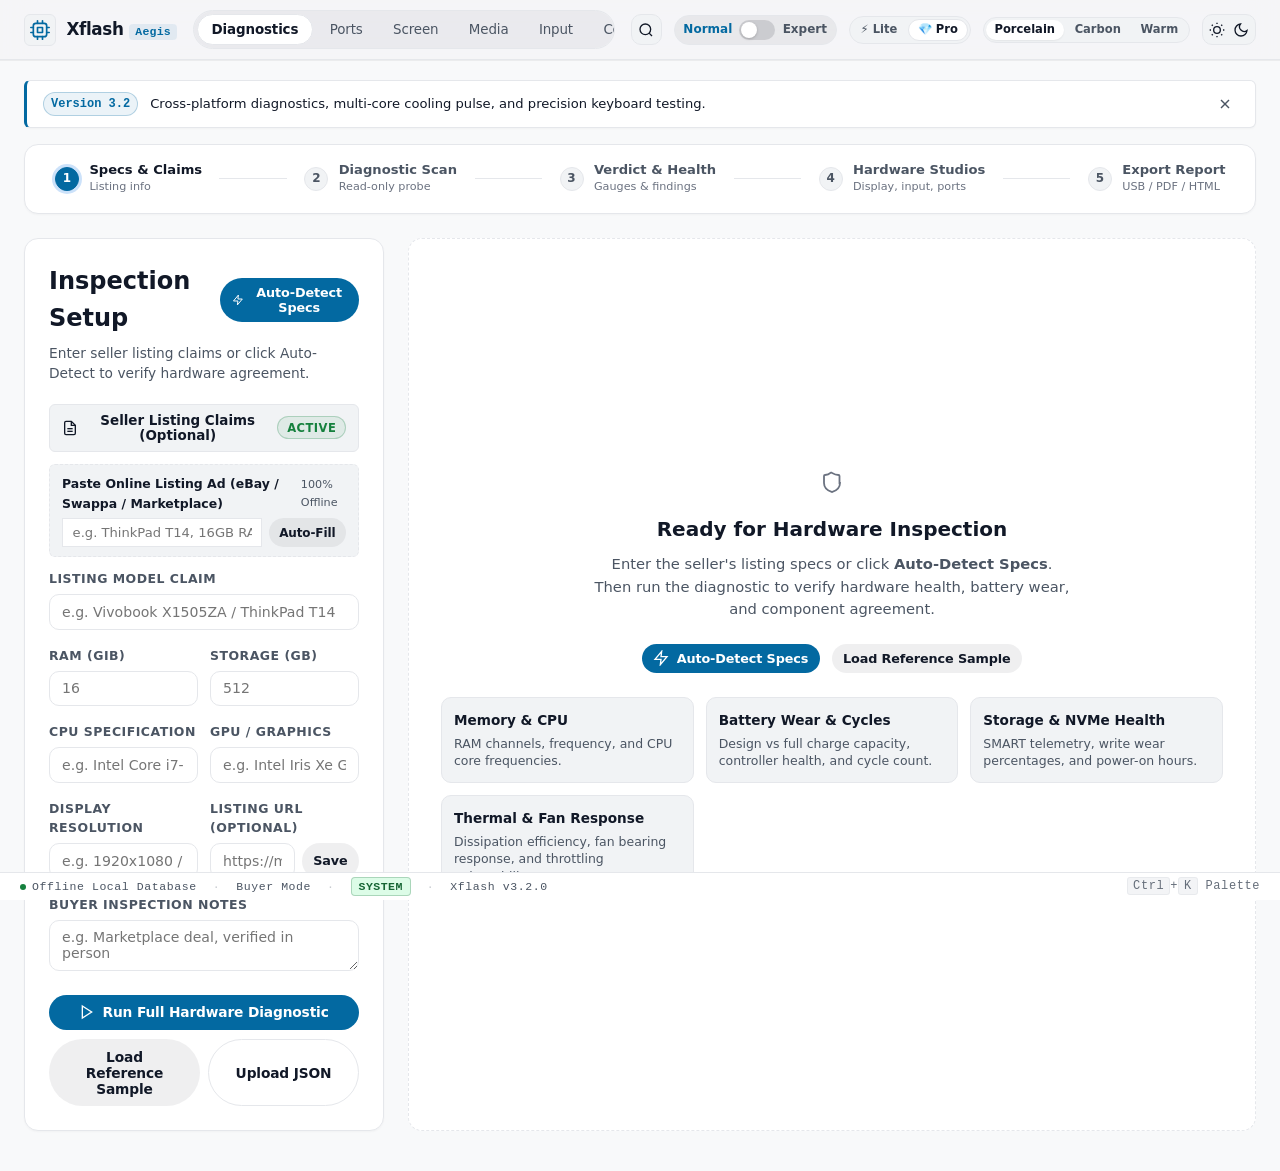
==== src/xflash/web/static/index.html @ 198f3bba "refactor(branding): rename package from laptop_inspector to xflash - Rename root package directory f" ====
<!doctype html>
<html lang="en">
<head>
  <meta charset="utf-8">
  <meta name="viewport" content="width=device-width, initial-scale=1">
  <meta name="theme-color" content="#f5f5f7">
  <meta name="color-scheme" content="light dark">
  <title>Xflash (Aegis) v3.2 — The Honest Hardware Standard · Apple Design Edition</title>
  <link rel="stylesheet" href="app.css">
</head>
<body>
  <a href="#mainContent" class="skip-link">Skip to main content</a>

  <!-- Boot Splash (Xflash signature moment: open ring fills as engine initializes) -->
  <div id="xflashSplash" class="xflash-splash" aria-hidden="true" role="presentation">
    <div class="splash-content">
      <svg class="splash-ring-svg" viewBox="0 0 72 72" aria-hidden="true">
        <circle class="splash-ring-track" cx="36" cy="36" r="28" />
        <path d="M 36 16 A 20 20 0 0 0 16 36" stroke="#5856d6" stroke-width="2" stroke-linecap="round" stroke-dasharray="3 4" opacity="0.85" />
        <polygon points="36,25 45,36 36,47 27,36" fill="#34c759" opacity="0.95" />
        <circle id="splashRingFill" class="splash-ring-fill" cx="36" cy="36" r="28" transform="rotate(-90 36 36)" />
        <circle id="splashSpark" class="splash-spark" cx="64" cy="36" r="3.5" />
      </svg>
      <div class="splash-wordmark">X<span>flash</span></div>
      <div class="splash-tagline">The Honest Hardware Standard · Fluid Precision Diagnostics</div>
    </div>
  </div>

  <!-- Command Palette Overlay (Ctrl+K / Cmd+K) -->
  <div id="cmdPaletteOverlay" class="cmd-palette-overlay" role="dialog" aria-modal="true" aria-label="Command Palette">
    <div class="cmd-palette" id="cmdPaletteBox">
      <div class="cmd-input-row">
        <svg class="cmd-input-icon icon-sm" viewBox="0 0 24 24" stroke="currentColor" fill="none" stroke-width="2" aria-hidden="true"><circle cx="11" cy="11" r="8"/><line x1="21" y1="21" x2="16.65" y2="16.65"/></svg>
        <input type="text" id="cmdPaletteInput" class="cmd-input" placeholder="Jump to studio or test (e.g. Screen, Ports, Input, Cooling, Export)…" autocomplete="off" spellcheck="false" />
        <span class="cmd-shortcuts">ESC</span>
      </div>
      <div class="cmd-results" id="cmdResults" role="listbox"></div>
      <div class="cmd-footer">
        <span><kbd>↑</kbd><kbd>↓</kbd> Navigate</span>
        <span><kbd>Enter</kbd> Select</span>
        <span><kbd>Esc</kbd> Close</span>
      </div>
    </div>
  </div>

  <div id="app">
    <!-- Top Navigation Bar -->
    <header class="navbar">
      <div class="nav-container">
        <!-- Brand -->
        <div class="brand" title="Xflash Hardware Diagnostics">
          <div class="brand-mark" aria-hidden="true">
            <svg viewBox="0 0 24 24" width="20" height="20" fill="none" stroke="currentColor" stroke-width="2" stroke-linecap="round" stroke-linejoin="round">
              <rect x="4" y="4" width="16" height="16" rx="3" />
              <path d="M9 9h6v6H9z" />
              <path d="M9 1v3M15 1v3M9 20v3M15 20v3M20 9h3M20 15h3M1 9h3M1 15h3" />
            </svg>
          </div>
          <span class="brand-title">Xflash <span class="brand-sub">Aegis</span></span>
        </div>

        <!-- Center Tabs -->
        <nav class="nav-tabs" role="tablist" aria-label="Main Diagnostics Navigation">
          <button type="button" class="nav-btn active" data-tab="tab-inspect" role="tab" aria-selected="true">Diagnostics</button>
          <button type="button" class="nav-btn" data-tab="tab-ports" role="tab" aria-selected="false">Ports</button>
          <button type="button" class="nav-btn" data-tab="tab-screen" role="tab" aria-selected="false">Screen</button>
          <button type="button" class="nav-btn" data-tab="tab-media" role="tab" aria-selected="false">Media</button>
          <button type="button" class="nav-btn" data-tab="tab-input" role="tab" aria-selected="false">Input</button>
          <button type="button" class="nav-btn" data-tab="tab-benchmark" role="tab" aria-selected="false">Cooling</button>
          <!-- Alias button for test compatibility - kept for backward compat -->
          <button type="button" class="nav-btn" data-tab="tab-tools" role="tab" style="display:none; visibility:hidden; position:absolute;">Tools</button>
          <button type="button" class="nav-btn" data-tab="tab-history" role="tab" aria-selected="false">History</button>
          <button type="button" class="nav-btn" data-tab="tab-about" role="tab" aria-selected="false">About</button>
        </nav>

        <!-- Right Controls: Command Palette, Mode Toggle, Theme -->
        <div class="nav-actions">
          <button type="button" id="cmdPaletteBtn" class="btn btn-icon btn-sm" title="Command Palette (Ctrl+K)" aria-label="Command Palette">
            <svg class="icon-sm" viewBox="0 0 24 24" stroke="currentColor" fill="none" stroke-width="2" aria-hidden="true"><circle cx="11" cy="11" r="8"/><line x1="21" y1="21" x2="16.65" y2="16.65"/></svg>
          </button>

          <div class="mode-switch-wrapper" title="Switch between Normal buyer mode and deep Expert hardware inspection mode">
            <span class="mode-label normal-label active">Normal</span>
            <label class="switch" for="expertModeToggle">
              <input type="checkbox" id="expertModeToggle" aria-label="Toggle Expert Telemetry Mode">
              <span class="slider round"></span>
            </label>
            <span class="mode-label expert-label">Expert</span>
          </div>

          <div class="edition-switch-group" role="group" aria-label="Edition Switcher">
            <a href="/lite" class="edition-pill" title="Fast portable Lite Mode for buyers">⚡ Lite</a>
            <span class="edition-pill active" title="Pro Studio with full hardware diagnostics">💎 Pro</span>
          </div>

          <div class="theme-selector-group" role="group" aria-label="Visual Theme Options">
            <button type="button" class="theme-pill" data-theme-val="light" title="Swiss Editorial (Porcelain Light)">Porcelain</button>
            <button type="button" class="theme-pill" data-theme-val="dark" title="Studio Precision (Carbon Dark)">Carbon</button>
            <button type="button" class="theme-pill" data-theme-val="warm" title="Warm Humanist (Ivory Paper)">Warm</button>
          </div>

          <button type="button" id="themeToggleBtn" class="btn btn-icon btn-sm" title="Toggle Theme (Light / Dark)" aria-label="Toggle Theme (Light / Dark)">
            <svg class="icon-sm theme-sun" viewBox="0 0 24 24" fill="none" stroke="currentColor" stroke-width="2" aria-hidden="true"><circle cx="12" cy="12" r="5"/><line x1="12" y1="1" x2="12" y2="3"/><line x1="12" y1="21" x2="12" y2="23"/><line x1="4.22" y1="4.22" x2="5.64" y2="5.64"/><line x1="18.36" y1="18.36" x2="19.78" y2="19.78"/><line x1="1" y1="12" x2="3" y2="12"/><line x1="21" y1="12" x2="23" y2="12"/><line x1="4.22" y1="19.78" x2="5.64" y2="18.36"/><line x1="18.36" y1="5.64" x2="19.78" y2="4.22"/></svg>
            <svg class="icon-sm theme-moon" viewBox="0 0 24 24" fill="none" stroke="currentColor" stroke-width="2" aria-hidden="true"><path d="M21 12.79A9 9 0 1 1 11.21 3 7 7 0 0 0 21 12.79z"/></svg>
          </button>
        </div>
      </div>
    </header>

    <!-- Main Content -->
    <main id="mainContent" class="main-content">
      <!-- Version Update Notice -->
      <div id="versionUpdateNotice" class="version-update-banner" role="status">
        <div class="vnotice-content">
          <span class="vnotice-pill">Version 3.2</span>
          <span class="vnotice-text">Cross-platform diagnostics, multi-core cooling pulse, and precision keyboard testing.</span>
        </div>
        <button type="button" id="dismissVNoticeBtn" class="btn btn-sm btn-icon vnotice-close" title="Dismiss update notice" aria-label="Dismiss update notice">
          <svg class="icon-sm" viewBox="0 0 24 24" stroke="currentColor" fill="none" stroke-width="2" aria-hidden="true"><line x1="18" y1="6" x2="6" y2="18"/><line x1="6" y1="6" x2="18" y2="18"/></svg>
        </button>
      </div>
      <!-- ============================================================== -->
      <!-- TAB 1: DIAGNOSTICS & HARDWARE INSPECTION                       -->
      <!-- ============================================================== -->
      <section id="tab-inspect" class="tab-pane active" role="tabpanel">
        <!-- Minimalist Workflow Stepper -->
        <div class="workflow-stepper" id="workflowStepper" role="navigation" aria-label="Inspection Workflow Steps">
          <div class="step-node active" data-step="1" title="Input listing claims or auto-detect specs">
            <span class="step-badge">1</span>
            <div class="step-info">
              <span class="step-title">Specs &amp; Claims</span>
              <span class="step-desc">Listing info</span>
            </div>
          </div>
          <div class="step-line" aria-hidden="true"></div>
          <div class="step-node" data-step="2" title="Inspect system hardware snapshot">
            <span class="step-badge">2</span>
            <div class="step-info">
              <span class="step-title">Diagnostic Scan</span>
              <span class="step-desc">Read-only probe</span>
            </div>
          </div>
          <div class="step-line" aria-hidden="true"></div>
          <div class="step-node" data-step="3" title="Review health metrics &amp; rule findings">
            <span class="step-badge">3</span>
            <div class="step-info">
              <span class="step-title">Verdict &amp; Health</span>
              <span class="step-desc">Gauges &amp; findings</span>
            </div>
          </div>
          <div class="step-line" aria-hidden="true"></div>
          <div class="step-node" data-step="4" title="Interactive studios: screen, audio, keyboard, ports, fan">
            <span class="step-badge">4</span>
            <div class="step-info">
              <span class="step-title">Hardware Studios</span>
              <span class="step-desc">Display, input, ports</span>
            </div>
          </div>
          <div class="step-line" aria-hidden="true"></div>
          <div class="step-node" data-step="5" title="Export HTML, JSON, or save directly to USB">
            <span class="step-badge">5</span>
            <div class="step-info">
              <span class="step-title">Export Report</span>
              <span class="step-desc">USB / PDF / HTML</span>
            </div>
          </div>
        </div>

        <div class="grid grid-sidebar">
          <!-- Sidebar: Claims & Auto-Detection -->
          <div class="sidebar-card">
            <div class="sidebar-header">
              <h1 class="sidebar-title">Inspection Setup</h1>
              <button type="button" id="autoDetectBtn" class="btn btn-accent btn-sm" title="Query local hardware registers directly">
                <svg class="icon-sm" viewBox="0 0 24 24" fill="none" stroke="currentColor" stroke-width="2" aria-hidden="true"><path d="M13 2L3 14h9l-1 8 10-12h-9l1-8z"/></svg>
                <span>Auto-Detect Specs</span>
              </button>
            </div>
            <p class="text-muted">Enter seller listing claims or click Auto-Detect to verify hardware agreement.</p>

            <!-- Host Environment & Clean Install Detection Card -->
            <div id="hostMetaBanner" class="host-meta-banner" style="display:none;">
              <div class="host-meta-title">
                <span>System Context &amp; OS</span>
                <span id="hostWipeTag" class="badge status-passed" style="margin-left:auto; font-size:0.75rem;">Verified</span>
              </div>
              <div class="host-meta-grid">
                <div class="host-meta-item">
                  <strong>OS &amp; Arch</strong>
                  <span id="hostOsVal">--</span>
                </div>
                <div class="host-meta-item">
                  <strong>Boot &amp; Partition</strong>
                  <span id="hostBootVal">--</span>
                </div>
                <div class="host-meta-item">
                  <strong>Display Panel</strong>
                  <span id="hostDisplayVal">--</span>
                </div>
                <div class="host-meta-item">
                  <strong>Install Age</strong>
                  <span id="hostInstallVal">--</span>
                </div>
              </div>
            </div>

            <!-- Optional Seller Listing Claims Module -->
            <div class="listing-toggle-wrapper" style="margin-bottom:0.75rem;">
              <button type="button" id="listingToggleBtn" class="listing-toggle-btn" aria-expanded="true" aria-controls="claimsForm" style="display:flex; align-items:center; gap:8px; width:100%; padding:0.5rem 0.75rem; background:var(--bg-subtle); color:var(--text-main); border:1px solid var(--border-color); border-radius:var(--radius-sm); font-size:0.84rem; font-weight:600; cursor:pointer;">
                <svg class="icon icon-sm" viewBox="0 0 24 24" stroke="currentColor" fill="none" stroke-width="2" aria-hidden="true"><path d="M14 2H6a2 2 0 0 0-2 2v16a2 2 0 0 0 2 2h12a2 2 0 0 0 2-2V8z"/><polyline points="14 2 14 8 20 8"/><line x1="16" y1="13" x2="8" y2="13"/><line x1="16" y1="17" x2="8" y2="17"/></svg>
                <span>Seller Listing Claims (Optional)</span>
                <span id="listingStateBadge" class="badge status-passed" style="font-size:0.72rem; margin-left:auto;">Active</span>
              </button>
            </div>

            <form id="claimsForm" class="claims-form">
              <!-- Smart Listing Ad Parser -->
              <div class="smart-listing-box" style="margin-bottom:0.75rem; padding:0.6rem 0.75rem; background:var(--bg-subtle); border:1px dashed var(--border-color); border-radius:var(--radius-sm);">
                <div style="display:flex; justify-content:space-between; align-items:center; margin-bottom:0.35rem;">
                  <span style="font-size:0.78rem; font-weight:600;">Paste Online Listing Ad (eBay / Swappa / Marketplace)</span>
                  <span style="font-size:0.7rem; color:var(--text-muted);">100% Offline</span>
                </div>
                <div style="display:flex; gap:0.4rem;">
                  <input type="text" id="listingPasteInputMain" placeholder="e.g. ThinkPad T14, 16GB RAM, 512GB SSD, i7-1165G7…" style="flex:1; font-size:0.82rem; padding:0.35rem 0.6rem; border:1px solid var(--border-color); border-radius:var(--radius-xs); background:var(--bg-surface); color:var(--text-main);" />
                  <button type="button" id="extractSpecsBtnMain" class="btn btn-secondary btn-sm" style="font-size:0.75rem; padding:0.35rem 0.6rem; white-space:nowrap;">Auto-Fill</button>
                </div>
              </div>

              <div class="form-group">
                <label for="claimModel">Listing Model Claim</label>
                <input type="text" id="claimModel" name="claimModel" placeholder="e.g. Vivobook X1505ZA / ThinkPad T14" autocomplete="off" spellcheck="false" />
              </div>

              <div class="form-row">
                <div class="form-group">
                  <label for="claimRam">RAM (GiB)</label>
                  <input type="number" id="claimRam" name="claimRam" placeholder="16" step="1" min="1" inputmode="numeric" autocomplete="off" />
                </div>
                <div class="form-group">
                  <label for="claimStorage">Storage (GB)</label>
                  <input type="number" id="claimStorage" name="claimStorage" placeholder="512" step="1" min="1" inputmode="numeric" autocomplete="off" />
                </div>
              </div>

              <div class="form-row">
                <div class="form-group">
                  <label for="claimCpu">CPU Specification</label>
                  <input type="text" id="claimCpu" name="claimCpu" placeholder="e.g. Intel Core i7-1255U" autocomplete="off" spellcheck="false" />
                </div>
                <div class="form-group">
                  <label for="claimGpu">GPU / Graphics</label>
                  <input type="text" id="claimGpu" name="claimGpu" placeholder="e.g. Intel Iris Xe Graphics" autocomplete="off" spellcheck="false" />
                </div>
              </div>

              <div class="form-row">
                <div class="form-group">
                  <label for="claimDisplay">Display Resolution</label>
                  <input type="text" id="claimDisplay" name="claimDisplay" placeholder="e.g. 1920x1080 / 2880x1800" autocomplete="off" spellcheck="false" />
                </div>
                <div class="form-group" id="listingUrlGroup">
                  <label for="listingUrlInput">Listing URL (Optional)</label>
                  <div style="display:flex; gap:0.4rem;">
                    <input type="url" id="listingUrlInput" name="listingUrl" placeholder="https://marketplace.example/item/123…" autocomplete="off" spellcheck="false" style="flex:1;" />
                    <button type="button" id="parseListingBtn" class="btn btn-secondary btn-sm" title="Record listing reference offline (zero network transmission)">Save</button>
                  </div>
                </div>
              </div>

              <div class="form-group">
                <label for="operatorNotes">Buyer Inspection Notes</label>
                <textarea id="operatorNotes" name="operatorNotes" rows="2" placeholder="e.g. Marketplace deal, verified in person" autocomplete="off"></textarea>
              </div>

              <!-- Action Buttons -->
              <div class="action-buttons">
                <button type="button" id="runLiveBtn" class="btn btn-primary btn-block">
                  <svg viewBox="0 0 24 24" width="16" height="16" stroke="currentColor" fill="none" stroke-width="2" aria-hidden="true"><polygon points="5 3 19 12 5 21 5 3"/></svg>
                  Run Full Hardware Diagnostic
                </button>
                <div class="btn-group-row">
                  <button type="button" id="loadSampleBtn" class="btn btn-secondary flex-1">
                    Load Reference Sample
                  </button>
                  <button type="button" id="uploadSnapshotBtn" class="btn btn-outline flex-1">
                    Upload JSON
                  </button>
                </div>
                <input type="file" id="snapshotFileInput" accept=".json" style="display:none;" aria-label="Upload JSON hardware snapshot" />
              </div>
            </form>

            <!-- Expert Mode Configuration Panel -->
            <div id="expertConfigPanel" class="expert-box" style="display:none;">
              <div class="expert-header">
                <span class="expert-tag">EXPERT TUNING</span>
                <span class="text-muted" style="font-size:0.75rem;">Custom Thresholds</span>
              </div>
              <div class="form-group slider-group">
                <div class="slider-label-row">
                  <label for="threshBatteryWarn">Battery Degradation Warning:</label>
                  <span id="threshBatteryWarnVal" class="val-pill">20%</span>
                </div>
                <input type="range" id="threshBatteryWarn" min="10" max="35" value="20" step="1" aria-label="Battery Degradation Warning Threshold">
              </div>
              <div class="form-group slider-group">
                <div class="slider-label-row">
                  <label for="threshNvmeWear">NVMe Wear Warning Threshold:</label>
                  <span id="threshNvmeWearVal" class="val-pill">80%</span>
                </div>
                <input type="range" id="threshNvmeWear" min="50" max="95" value="80" step="5" aria-label="NVMe Wear Warning Threshold">
              </div>
            </div>
          </div>

          <!-- Main Diagnostic Results Column -->
          <div class="content-panel">
            <div id="emptyState" class="empty-state">
              <div class="empty-icon" aria-hidden="true">
                <svg class="icon icon-lg" viewBox="0 0 24 24" stroke="currentColor" fill="none" stroke-width="1.8"><path d="M20 13c0 5-3.5 7.5-7.66 8.95a1 1 0 0 1-.67-.01C7.5 20.5 4 18 4 13V6a1 1 0 0 1 1-1c2.14 0 4.24-.8 5.85-2.34a1 1 0 0 1 .7 0C14.26 4.2 16.36 5 18.5 5a1 1 0 0 1 1 1v7z"/></svg>
              </div>
              <h3>Ready for Hardware Inspection</h3>
              <p>Enter the seller's listing specs or click <strong>Auto-Detect Specs</strong>. Then run the diagnostic to verify hardware health, battery wear, and component agreement.</p>
              <div class="empty-quick-actions">
                <button type="button" class="btn btn-accent btn-sm" onclick="document.getElementById('autoDetectBtn').click();">
                  <svg class="icon icon-sm" viewBox="0 0 24 24" stroke="currentColor" fill="none" stroke-width="2" aria-hidden="true"><polygon points="13 2 3 14 12 14 11 22 21 10 12 10 13 2"/></svg>
                  Auto-Detect Specs
                </button>
                <button type="button" class="btn btn-secondary btn-sm" onclick="document.getElementById('loadSampleBtn').click();">
                  Load Reference Sample
                </button>
              </div>

              <div class="empty-guide-grid" style="margin-top:1.5rem; display:grid; grid-template-columns:repeat(auto-fit, minmax(min(220px, 100%), 1fr)); gap:0.75rem; text-align:left; width:100%;">
                <div class="empty-guide-item" style="padding:0.75rem; border:1px solid var(--border-color); border-radius:var(--radius-md); background:var(--bg-subtle);">
                  <strong style="display:block; font-size:0.85rem; color:var(--text-main); margin-bottom:0.25rem;">Memory &amp; CPU</strong>
                  <p style="margin:0; font-size:0.78rem; color:var(--text-muted); line-height:1.4;">RAM channels, frequency, and CPU core frequencies.</p>
                </div>
                <div class="empty-guide-item" style="padding:0.75rem; border:1px solid var(--border-color); border-radius:var(--radius-md); background:var(--bg-subtle);">
                  <strong style="display:block; font-size:0.85rem; color:var(--text-main); margin-bottom:0.25rem;">Battery Wear &amp; Cycles</strong>
                  <p style="margin:0; font-size:0.78rem; color:var(--text-muted); line-height:1.4;">Design vs full charge capacity, controller health, and cycle count.</p>
                </div>
                <div class="empty-guide-item" style="padding:0.75rem; border:1px solid var(--border-color); border-radius:var(--radius-md); background:var(--bg-subtle);">
                  <strong style="display:block; font-size:0.85rem; color:var(--text-main); margin-bottom:0.25rem;">Storage &amp; NVMe Health</strong>
                  <p style="margin:0; font-size:0.78rem; color:var(--text-muted); line-height:1.4;">SMART telemetry, write wear percentages, and power-on hours.</p>
                </div>
                <div class="empty-guide-item" style="padding:0.75rem; border:1px solid var(--border-color); border-radius:var(--radius-md); background:var(--bg-subtle);">
                  <strong style="display:block; font-size:0.85rem; color:var(--text-main); margin-bottom:0.25rem;">Thermal &amp; Fan Response</strong>
                  <p style="margin:0; font-size:0.78rem; color:var(--text-muted); line-height:1.4;">Dissipation efficiency, fan bearing response, and throttling vulnerability.</p>
                </div>
              </div>
            </div>

            <div id="sessionResults" class="session-results" style="display:none;">
              <!-- Top Verdict & Health Meters Banner -->
              <div id="verdictBanner" class="verdict-banner">
                <div class="verdict-top-row">
                  <div class="verdict-main">
                    <div class="verdict-header">
                      <span class="verdict-label">Inspection Verdict</span>
                      <span id="verdictBadge" class="badge">ANALYZING</span>
                      <div id="verdictLottieAperture" class="lottie-aperture-burst" aria-hidden="true" title="Hardware Analysis Verified">
                        <svg viewBox="0 0 36 36" class="lottie-aperture-svg">
                          <circle class="lottie-wave-ring" cx="18" cy="18" r="14" />
                          <circle class="lottie-core-ring" cx="18" cy="18" r="10" />
                          <polygon class="lottie-core-diamond" points="18,11.5 22.5,18 18,24.5 13.5,18" />
                          <path class="lottie-check-mark" d="M13 18.5 L16.5 22 L23 15" />
                        </svg>
                      </div>
                    </div>
                    <h2 id="verdictTitle">Checking hardware state…</h2>
                    <p id="verdictSummary" class="text-muted"></p>
                    <div class="verdict-meta">
                      <span id="sessionMetaId">Session: -</span>
                      <span id="sessionMetaDate">Date: -</span>
                      <span id="sessionMetaModel">Model: -</span>
                    </div>
                  </div>

                  <!-- Visual Radial / Metric Gauges -->
                  <div class="verdict-dials">
                    <!-- Battery Health Radial Ring -->
                    <div class="dial-card" id="batteryDialCard">
                      <div class="dial-svg-wrap">
                        <svg viewBox="0 0 36 36" class="circular-chart">
                          <path class="circle-bg" d="M18 2.0845 a 15.9155 15.9155 0 0 1 0 31.831 a 15.9155 15.9155 0 0 1 0 -31.831"/>
                          <path id="batteryCirclePath" class="circle" stroke-dasharray="85, 100" d="M18 2.0845 a 15.9155 15.9155 0 0 1 0 31.831 a 15.9155 15.9155 0 0 1 0 -31.831"/>
                          <text x="18" y="20.5" class="dial-percent" id="batteryHealthDialText">--%</text>
                        </svg>
                      </div>
                      <div class="dial-label">Battery Health</div>
                      <div class="dial-sub" id="batteryCyclesSub">-- cycles</div>
                    </div>

                    <!-- Storage NVMe Health Indicator -->
                    <div class="dial-card" id="storageDialCard">
                      <div class="dial-meter-wrap">
                        <div class="meter-bar">
                          <div id="storageWearFill" class="meter-fill" style="width: 12%;"></div>
                        </div>
                        <div class="meter-val" id="storageWearText">--% Used</div>
                      </div>
                      <div class="dial-label">NVMe Endurance</div>
                      <div class="dial-sub" id="storageIntegritySub">0 Errors · Clean</div>
                    </div>

                    <!-- Thermal Status Dial -->
                    <div class="dial-card expert-metric" id="thermalDialCard">
                      <div class="thermal-dial-val" id="cpuTempText">45°C</div>
                      <div class="dial-label">CPU Temperature</div>
                      <div class="dial-sub" id="thermalStatusSub">Normal · Active</div>
                    </div>
                  </div>
                </div>

                <!-- Export Bar -->
                <div class="export-bar">
                  <a id="exportHtmlBtn" class="btn btn-sm btn-outline" target="_blank">Download HTML Report</a>
                  <a id="exportJsonBtn" class="btn btn-sm btn-outline" target="_blank">Download JSON</a>
                  <button type="button" id="printReportBtn" class="btn btn-sm btn-outline">Print View</button>
                  <button type="button" id="saveUsbReportBtn" class="btn btn-sm btn-primary" title="Save HTML and JSON report directly into USB drive ./aegis_reports/"><svg class="icon icon-sm" viewBox="0 0 24 24" stroke="currentColor" fill="none" stroke-width="2" aria-hidden="true"><path d="M19 21H5a2 2 0 0 1-2-2V5a2 2 0 0 1 2-2h11l5 5v11a2 2 0 0 1-2 2z"/><polyline points="17 21 17 13 7 13 7 21"/><polyline points="7 3 7 8 15 8"/></svg> Save to USB Reports</button>
                  <span id="saveUsbReportStatus" class="text-muted" style="font-size:0.75rem; align-self:center;" role="status" aria-live="polite"></span>
                </div>
              </div>

              <!-- Buyer Mode: Glanceable Hardware Assessment -->
              <div id="beginnerSummaryCards" class="beginner-summary-cards">
                <div class="beginner-summary-header">
                  <div>
                    <span class="beginner-section-label">Buyer Assessment</span>
                    <h3>Core Hardware Health Summary</h3>
                  </div>
                  <span class="text-muted" style="font-size:0.8rem;">Glanceable plain-language verdicts · Switch to Expert for low-level registers</span>
                </div>
                <div class="beginner-card-grid">
                  <div class="beginner-card" id="bCardBattery">
                    <div class="bcard-top">
                      <span class="bcard-icon" aria-hidden="true">
                        <svg class="icon-sm" viewBox="0 0 24 24" fill="none" stroke="currentColor" stroke-width="2"><rect x="1" y="6" width="18" height="12" rx="2"/><path d="M23 11v2"/></svg>
                      </span>
                      <span class="bcard-tag" id="bCardBatteryTag">Battery</span>
                    </div>
                    <h4 id="bCardBatteryTitle">Checking battery…</h4>
                    <p id="bCardBatteryDetail" class="bcard-desc">Evaluates usable capacity and wear against original factory design.</p>
                  </div>
                  <div class="beginner-card" id="bCardStorage">
                    <div class="bcard-top">
                      <span class="bcard-icon" aria-hidden="true">
                        <svg class="icon-sm" viewBox="0 0 24 24" fill="none" stroke="currentColor" stroke-width="2"><path d="M6 2h12a2 2 0 0 1 2 2v16a2 2 0 0 1-2 2H6a2 2 0 0 1-2-2V4a2 2 0 0 1 2-2z"/><circle cx="12" cy="14" r="4"/></svg>
                      </span>
                      <span class="bcard-tag" id="bCardStorageTag">Storage</span>
                    </div>
                    <h4 id="bCardStorageTitle">Checking SSD…</h4>
                    <p id="bCardStorageDetail" class="bcard-desc">Validates internal NVMe/SATA health, endurance usage, and read stability.</p>
                  </div>
                  <div class="beginner-card" id="bCardClaims">
                    <div class="bcard-top">
                      <span class="bcard-icon" aria-hidden="true">
                        <svg class="icon-sm" viewBox="0 0 24 24" fill="none" stroke="currentColor" stroke-width="2"><path d="M14 2H6a2 2 0 0 0-2 2v16a2 2 0 0 0 2 2h12a2 2 0 0 0 2-2V8z"/><polyline points="14 2 14 8 20 8"/><line x1="16" y1="13" x2="8" y2="13"/><line x1="16" y1="17" x2="8" y2="17"/></svg>
                      </span>
                      <span class="bcard-tag" id="bCardClaimsTag">Listing Specs</span>
                    </div>
                    <h4 id="bCardClaimsTitle">Checking claims…</h4>
                    <p id="bCardClaimsDetail" class="bcard-desc">Compares RAM, CPU, and disk size against seller listing claims.</p>
                  </div>
                  <div class="beginner-card" id="bCardThermals">
                    <div class="bcard-top">
                      <span class="bcard-icon" aria-hidden="true">
                        <svg class="icon-sm" viewBox="0 0 24 24" fill="none" stroke="currentColor" stroke-width="2"><path d="M14 14.76V3.5a2.5 2.5 0 0 0-5 0v11.26a4.5 4.5 0 1 0 5 0z"/></svg>
                      </span>
                      <span class="bcard-tag" id="bCardThermalsTag">Thermals</span>
                    </div>
                    <h4 id="bCardThermalsTitle">Checking thermals…</h4>
                    <p id="bCardThermalsDetail" class="bcard-desc">Monitors processor temperature and cooling dissipation headroom.</p>
                  </div>
                </div>
              </div>

              <!-- Quick Hardware Verification Ribbon -->
              <div class="quick-check-ribbon">
                <div class="quick-check-title">
                  <svg class="icon icon-sm" viewBox="0 0 24 24" stroke="currentColor" fill="none" stroke-width="2" aria-hidden="true"><path d="M9 12l2 2 4-4m6 2a9 9 0 11-18 0 9 9 0 0118 0z"/></svg>
                  <span>Interactive Testing Studios:</span>
                </div>
                <div class="quick-check-actions">
                  <button type="button" class="quick-tool-btn" data-jump-tab="tab-screen">
                    <svg class="icon icon-sm" viewBox="0 0 24 24" stroke="currentColor" fill="none" stroke-width="2" aria-hidden="true"><rect x="2" y="3" width="20" height="14" rx="2"/><line x1="8" y1="21" x2="16" y2="21"/><line x1="12" y1="17" x2="12" y2="21"/></svg>
                    Screen Studio
                  </button>
                  <button type="button" class="quick-tool-btn" data-jump-tab="tab-ports">
                    <svg class="icon icon-sm" viewBox="0 0 24 24" stroke="currentColor" fill="none" stroke-width="2" aria-hidden="true"><rect x="2" y="2" width="20" height="8" rx="2"/><rect x="2" y="14" width="20" height="8" rx="2"/><line x1="6" y1="6" x2="6.01" y2="6"/><line x1="6" y1="18" x2="6.01" y2="18"/></svg>
                    Ports &amp; Cables
                  </button>
                  <button type="button" class="quick-tool-btn" data-jump-tab="tab-input">
                    <svg class="icon icon-sm" viewBox="0 0 24 24" stroke="currentColor" fill="none" stroke-width="2" aria-hidden="true"><rect x="2" y="4" width="20" height="16" rx="2"/><line x1="6" y1="8" x2="6.01" y2="8"/><line x1="10" y1="8" x2="10.01" y2="8"/><line x1="14" y1="8" x2="14.01" y2="8"/><line x1="18" y1="8" x2="18.01" y2="8"/></svg>
                    Keyboard &amp; Trackpad
                  </button>
                  <button type="button" class="quick-tool-btn" data-jump-tab="tab-media">
                    <svg class="icon icon-sm" viewBox="0 0 24 24" stroke="currentColor" fill="none" stroke-width="2" aria-hidden="true"><path d="M12 2a3 3 0 0 0-3 3v7a3 3 0 0 0 6 0V5a3 3 0 0 0-3-3z"/><path d="M19 10v2a7 7 0 0 1-14 0v-2"/></svg>
                    Audio &amp; Mic
                  </button>
                  <button type="button" class="quick-tool-btn" data-jump-tab="tab-benchmark">
                    <svg class="icon icon-sm" viewBox="0 0 24 24" stroke="currentColor" fill="none" stroke-width="2" aria-hidden="true"><polygon points="13 2 3 14 12 14 11 22 21 10 12 10 13 2"/></svg>
                    Cooling Pulse
                  </button>
                </div>
              </div>

              <!-- Interactive Laptop Hardware Schematic (Component Health Map) -->
              <div id="hardwareSchematic" class="card-box schematic-card" style="margin-bottom:1.25rem;">
                <div class="sidebar-header" style="margin-bottom:0.4rem;">
                  <div style="display:flex; align-items:center; gap:8px;">
                    <svg class="icon icon-sm" viewBox="0 0 24 24" stroke="currentColor" fill="none" stroke-width="2" aria-hidden="true"><rect x="2" y="3" width="20" height="14" rx="2"/><line x1="8" y1="21" x2="16" y2="21"/><line x1="12" y1="17" x2="12" y2="21"/></svg>
                    <h3 style="margin:0; font-size:0.95rem;">Interactive Hardware Topology Map</h3>
                  </div>
                  <div style="display:flex; align-items:center; gap:8px;">
                    <span id="schematicOverallBadge" class="badge status-passed" style="font-size:0.75rem;">Hardware Overview</span>
                    <button type="button" id="toggleSchematicBtn" class="btn btn-sm btn-outline" style="font-size:0.75rem; padding:0.2rem 0.55rem;" aria-expanded="true" aria-controls="schematicBody">Collapse</button>
                  </div>
                </div>
                <div id="schematicBody">
                  <p class="text-muted" style="font-size:0.78rem; margin-bottom:0.75rem;">Spatial component overview. Click any hardware module below to inspect its dedicated diagnostics or sensor registers.</p>
                  <div class="schematic-svg-wrapper" style="overflow-x:auto;">
                    <svg class="laptop-schematic-svg" viewBox="0 0 540 280" fill="none" xmlns="http://www.w3.org/2000/svg" role="img" aria-label="Interactive Laptop Component Health Map" style="width:100%; max-width:620px; display:block; margin:0 auto;">
                      <!-- Screen Lid -->
                      <rect x="50" y="8" width="440" height="145" rx="8" class="schematic-zone zone-healthy" id="schematic-display" data-target-tab="tab-screen" style="cursor:pointer;" />
                      <text class="schematic-label" x="270" y="70" id="schematic-display-text" text-anchor="middle" font-size="11" font-weight="700" fill="currentColor">DISPLAY PANEL (eDP)</text>
                      <text class="schematic-sublabel" x="270" y="86" id="schematic-display-sub" text-anchor="middle" font-size="11" fill="currentColor" opacity="0.75">Click for Screen Studio (Pixels, UFO, Contrast)</text>
                      <!-- Webcam -->
                      <rect x="250" y="14" width="40" height="18" rx="4" class="schematic-zone zone-healthy" id="schematic-webcam" data-target-tab="tab-media" style="cursor:pointer;" />
                      <circle cx="270" cy="23" r="3" fill="#6a9bcc" />
                      <!-- Left & Right Hinges -->
                      <rect x="60" y="148" width="36" height="12" rx="2" class="schematic-zone zone-healthy" id="schematic-hinge-l" data-target-subtab="subtab-manual" style="cursor:pointer;" />
                      <rect x="444" y="148" width="36" height="12" rx="2" class="schematic-zone zone-healthy" id="schematic-hinge-r" data-target-subtab="subtab-manual" style="cursor:pointer;" />
                      <!-- Lower Chassis Base -->
                      <rect x="30" y="160" width="480" height="110" rx="8" class="schematic-chassis" stroke="var(--border-color)" stroke-width="1.5" fill="var(--bg-subtle)" />
                      <!-- Left Ports (USB/AC) -->
                      <rect x="18" y="172" width="16" height="44" rx="3" class="schematic-zone zone-healthy" id="schematic-ports-l" data-target-tab="tab-ports" style="cursor:pointer;" />
                      <text class="schematic-vert-label" x="26" y="194" transform="rotate(-90 26 194)" text-anchor="middle" font-size="11" font-weight="700" fill="currentColor">PORTS L</text>
                      <!-- Right Ports (HDMI/Audio) -->
                      <rect x="506" y="172" width="16" height="44" rx="3" class="schematic-zone zone-healthy" id="schematic-ports-r" data-target-tab="tab-ports" style="cursor:pointer;" />
                      <text class="schematic-vert-label" x="514" y="194" transform="rotate(90 514 194)" text-anchor="middle" font-size="11" font-weight="700" fill="currentColor">PORTS R</text>
                      <!-- Keyboard Area -->
                      <rect x="54" y="168" width="308" height="58" rx="5" class="schematic-zone zone-healthy" id="schematic-keyboard" data-target-tab="tab-input" style="cursor:pointer;" />
                      <text class="schematic-label" x="208" y="195" id="schematic-keyboard-text" text-anchor="middle" font-size="11" font-weight="700" fill="currentColor">KEYBOARD MATRIX</text>
                      <text class="schematic-sublabel" x="208" y="210" id="schematic-keyboard-sub" text-anchor="middle" font-size="11" fill="currentColor" opacity="0.75">Click for Input Studio (84-Key Heatmap)</text>
                      <!-- Trackpad -->
                      <rect x="154" y="232" width="108" height="32" rx="4" class="schematic-zone zone-healthy" id="schematic-trackpad" data-target-tab="tab-input" style="cursor:pointer;" />
                      <text class="schematic-sublabel" x="208" y="252" text-anchor="middle" font-size="11" font-weight="700" fill="currentColor">TRACKPAD &amp; GESTURES</text>
                      <!-- CPU & Thermals -->
                      <rect x="372" y="168" width="128" height="34" rx="5" class="schematic-zone zone-healthy" id="schematic-cpu" data-target-tab="tab-benchmark" style="cursor:pointer;" />
                      <text class="schematic-label" x="436" y="185" id="schematic-cpu-text" text-anchor="middle" font-size="11" font-weight="700" fill="currentColor">CPU &amp; THERMALS</text>
                      <text class="schematic-sublabel" x="436" y="196" id="schematic-cpu-status" text-anchor="middle" font-size="11" fill="currentColor" opacity="0.75">Normal</text>
                      <!-- NVMe Storage & Fan -->
                      <rect x="372" y="206" width="60" height="26" rx="4" class="schematic-zone zone-healthy" id="schematic-storage" data-target-subtab="subtab-expert" style="cursor:pointer;" />
                      <text class="schematic-sublabel" x="402" y="222" id="schematic-storage-status" text-anchor="middle" font-size="11" font-weight="700" fill="currentColor">NVMe SSD</text>
                      <rect x="440" y="206" width="60" height="26" rx="4" class="schematic-zone zone-healthy" id="schematic-fan" data-target-tab="tab-benchmark" style="cursor:pointer;" />
                      <text class="schematic-sublabel" x="470" y="222" id="schematic-fan-status" text-anchor="middle" font-size="11" font-weight="700" fill="currentColor">FAN RPM</text>
                      <!-- Battery Unit -->
                      <rect x="372" y="236" width="128" height="28" rx="4" class="schematic-zone zone-healthy" id="schematic-battery" data-target-subtab="subtab-expert" style="cursor:pointer;" />
                      <text class="schematic-label" x="436" y="253" id="schematic-battery-text" text-anchor="middle" font-size="11" font-weight="700" fill="currentColor">BATTERY PACK</text>
                    </svg>
                  </div>
                </div>
              </div>

              <!-- Sub-navigation Tabs -->
              <div class="subnav-tabs">
                <button class="subnav-btn active" data-subtab="subtab-findings">
                  Findings (<span id="findingsCountBadge">0</span>)
                </button>
                <button class="subnav-btn" data-subtab="subtab-comparison">
                  Listing Claim Comparison
                </button>
                <button class="subnav-btn" data-subtab="subtab-coverage">
                  Coverage Matrix
                </button>
                <button class="subnav-btn" data-subtab="subtab-manual">
                  Manual Checklist
                </button>
                <button class="subnav-btn expert-tab-btn" data-subtab="subtab-expert" style="display:none;">
                  Expert Hardware Telemetry
                </button>
              </div>

              <!-- Subtab 1: Findings -->
              <div id="subtab-findings" class="subtab-pane active">
                <div id="findingsList" class="findings-list"></div>
              </div>

              <!-- Subtab 2: Listing Claim Comparison Matrix -->
              <div id="subtab-comparison" class="subtab-pane">
                <div class="card-box">
                  <h3>Seller Listing vs. Physical Hardware Agreement</h3>
                  <p class="text-muted">Direct comparison between seller claims, measured hardware registers, and tolerance bounds.</p>
                  <table class="table comparison-table">
                    <thead>
                      <tr>
                        <th>Specification</th>
                        <th>Seller Listing Claim</th>
                        <th>Auto-Detected Physical Hardware</th>
                        <th>Agreement Verdict</th>
                      </tr>
                    </thead>
                    <tbody id="comparisonTableBody"></tbody>
                  </table>

                  <!-- Buyer Bargaining & Negotiation Guidance Box -->
                  <div id="bargainingAdviceCard" class="bargaining-advice-box" style="display:none; margin-top:1.25rem; padding:1rem 1.25rem; background:var(--bg-subtle); border-left:4px solid #f59e0b; border-radius:var(--radius-sm);">
                    <h4 id="bargainingAdviceTitle" style="margin:0 0 0.35rem 0; font-size:0.95rem; color:var(--text-main);">Buyer Negotiation &amp; Target Price Guidance</h4>
                    <p id="bargainingAdviceSummary" style="font-size:0.85rem; margin:0 0 0.5rem 0; color:var(--text-muted);"></p>
                    <ul id="bargainingAdviceList" style="margin:0 0 0 1.25rem; padding:0; font-size:0.84rem; line-height:1.6;"></ul>
                  </div>
                </div>
              </div>

              <!-- Subtab 3: Coverage Matrix -->
              <div id="subtab-coverage" class="subtab-pane">
                <table class="table coverage-table">
                  <thead>
                    <tr>
                      <th>Diagnostic Area</th>
                      <th>Coverage State</th>
                      <th>Description &amp; Bounds</th>
                    </tr>
                  </thead>
                  <tbody id="coverageTableBody"></tbody>
                </table>
              </div>

              <!-- Subtab 4: Manual Physical Checklist -->
              <div id="subtab-manual" class="subtab-pane">
                <div class="card-box">
                  <h3>Physical &amp; Chassis Verification</h3>
                  <p class="text-muted">Software cannot inspect physical chassis cracks, loose hinges, missing screws, or dangerous battery swelling. Test and record outcomes below:</p>
                  <div id="manualChecklist" class="checklist-grid"></div>
                </div>
              </div>

              <!-- Subtab 5: Expert Telemetry Inspection -->
              <div id="subtab-expert" class="subtab-pane">
                <div class="expert-telemetry-grid">
                  <!-- CPU & Thermal Zones -->
                  <div class="card-box">
                    <h4>Processor &amp; Thermal Zone Telemetry</h4>
                    <table class="table table-sm">
                      <tbody id="expertCpuTable"></tbody>
                    </table>
                  </div>

                  <!-- Battery ACPI & Power Registers -->
                  <div class="card-box">
                    <h4>Battery ACPI Controller Telemetry</h4>
                    <table class="table table-sm">
                      <tbody id="expertBatteryTable"></tbody>
                    </table>
                  </div>

                  <!-- Storage Low-Level Controllers -->
                  <div class="card-box">
                    <h4>Storage Controller &amp; NVMe Raw Logs</h4>
                    <table class="table table-sm">
                      <tbody id="expertStorageTable"></tbody>
                    </table>
                  </div>

                  <!-- Display & System Architecture -->
                  <div class="card-box">
                    <h4>Motherboard, Display DRM &amp; Kernel</h4>
                    <table class="table table-sm">
                      <tbody id="expertSystemTable"></tbody>
                    </table>
                  </div>

                  <!-- Operating System, Refurbish & Display Panel Telemetry -->
                  <div class="card-box" style="grid-column: 1 / -1;">
                    <div class="sidebar-header">
                      <h4>Operating System, Clean Wipe &amp; Display Panel Telemetry</h4>
                      <span id="refurbishVerdictBadge" class="badge status-passed">OS Details</span>
                    </div>
                    <table class="table table-sm">
                      <tbody id="expertOsRefurbishTable"></tbody>
                    </table>
                  </div>
                </div>
              </div>
            </div>
          </div>
        </div>
      </section>

      <!-- ============================================================== -->
      <!-- TAB 2: PORTS & CONNECTORS HARDWARE STATION                     -->
      <!-- ============================================================== -->
      <section id="tab-ports" class="tab-pane" role="tabpanel">
        <!-- Station Header Bar -->
        <div class="station-header-bar">
          <div class="station-header-left">
            <button type="button" class="btn btn-sm btn-outline station-nav-btn" data-jump-tab="tab-inspect">
              <svg class="icon icon-sm" viewBox="0 0 24 24" stroke="currentColor" fill="none" stroke-width="2" aria-hidden="true"><line x1="19" y1="12" x2="5" y2="12"/><polyline points="12 19 5 12 12 5"/></svg>
              Diagnostics Overview
            </button>
            <div class="station-header-title">
              <h2>Ports &amp; Connectors Station</h2>
              <p>Plug in USB devices, video monitors, and AC charger to verify socket integrity</p>
            </div>
          </div>
          <div class="station-header-actions">
            <button type="button" class="btn btn-sm btn-primary station-nav-btn" data-jump-tab="tab-screen">
              Next: Screen Studio
              <svg class="icon icon-sm" viewBox="0 0 24 24" stroke="currentColor" fill="none" stroke-width="2" aria-hidden="true"><line x1="5" y1="12" x2="19" y2="12"/><polyline points="12 5 19 12 12 19"/></svg>
            </button>
          </div>
        </div>

        <div class="ports-container">
          <div class="ports-summary-bar">
            <div>
              <h2>Physical Ports &amp; Connectors Station</h2>
              <p class="text-muted" style="margin-bottom:0;">Live real-time monitoring of USB-A/C ports, external HDMI video, and AC charger connectivity.</p>
            </div>
            <div class="ports-stats">
              <div class="port-stat-item">
                <span class="port-stat-num" id="portUsbCount">0</span>
                <span class="port-stat-label">USB Devices</span>
              </div>
              <div class="port-stat-item">
                <span class="port-stat-num" id="portDisplayCount">0</span>
                <span class="port-stat-label">Video Outputs</span>
              </div>
              <div class="port-stat-item">
                <span class="port-stat-num" id="portVerifiedCount">0</span>
                <span class="port-stat-label">Verified Ports</span>
              </div>
              <button type="button" id="refreshPortsBtn" class="btn btn-sm btn-outline"><svg class="icon icon-sm" viewBox="0 0 24 24" stroke="currentColor" fill="none" stroke-width="2" aria-hidden="true"><polyline points="23 4 23 10 17 10"/><polyline points="1 20 1 14 7 14"/><path d="M3.51 9a9 9 0 0 1 14.85-3.36L23 10M1 14l4.64 4.36A9 9 0 0 0 20.49 15"/></svg> Poll Ports</button>
            </div>
          </div>

          <div id="portLiveAlert" class="port-alert-banner">
            <span><strong>Live Port Test:</strong> Plug a USB drive, mouse, or HDMI cable into any laptop port. The port will automatically highlight in green with speed and vendor verification.</span>
          </div>

          <!-- Section 1: USB Ports -->
          <div class="card-box">
            <div class="sidebar-header">
              <h3>USB-A &amp; USB-C Physical Ports</h3>
              <span class="badge status-passed">Auto-Polling Active</span>
            </div>
            <p class="text-muted">Insert a USB device into each physical port around the laptop chassis to verify power delivery and data lines.</p>
            <div id="usbPortsList" class="ports-section-grid"></div>
          </div>

          <!-- Section 2: Video Outputs & HDMI -->
          <div class="card-box">
            <h3>External Video Outputs (HDMI &amp; DisplayPort)</h3>
            <p class="text-muted">Plug an external monitor or projector into the HDMI/Type-C port to verify external video controller output.</p>
            <div id="displayPortsList" class="ports-section-grid"></div>
          </div>

          <!-- Section 3: AC Charger & Network -->
          <div class="ports-section-grid">
            <div class="card-box" id="acChargingCard">
              <h3>AC Power Adapter &amp; Charging Port</h3>
              <p class="text-muted">Detects when the charging cable is connected and delivering current to the battery.</p>
              <div id="acPortStatusBox" style="margin-top:0.75rem;"></div>
            </div>

            <div class="card-box" id="networkCard">
              <h3>Network &amp; Wireless Hardware</h3>
              <p class="text-muted">Wi-Fi interface chip and Bluetooth hardware controller status.</p>
              <div id="networkStatusBox" style="margin-top:0.75rem;"></div>
            </div>
          </div>
        </div>

        <!-- Station Flow Footer -->
        <div class="station-flow-footer">
          <div class="flow-step-tracker">
            <span class="flow-step-label">Station 1 of 5</span>
            <span class="flow-step-name">Ports &amp; Connectors</span>
          </div>
          <div class="flow-actions">
            <button type="button" class="btn btn-outline" data-flow-jump="tab-inspect">← Overview</button>
            <button type="button" class="btn btn-primary" data-flow-jump="tab-screen">Next: Screen Studio →</button>
          </div>
        </div>
      </section>

      <!-- ============================================================== -->
      <!-- TAB 3: SCREEN & DISPLAY STUDIO                                 -->
      <!-- ============================================================== -->
      <section id="tab-screen" class="tab-pane" role="tabpanel">
        <!-- Station Header Bar -->
        <div class="station-header-bar">
          <div class="station-header-left">
            <button type="button" class="btn btn-sm btn-outline station-nav-btn" data-jump-tab="tab-inspect">
              <svg class="icon icon-sm" viewBox="0 0 24 24" stroke="currentColor" fill="none" stroke-width="2" aria-hidden="true"><line x1="19" y1="12" x2="5" y2="12"/><polyline points="12 19 5 12 12 5"/></svg>
              Diagnostics Overview
            </button>
            <div class="station-header-title">
              <h2>Screen &amp; Display Studio</h2>
              <p>Test dead pixels, grayscale dynamic range, optical sharpness, and panel refresh rate</p>
            </div>
          </div>
          <div class="station-header-actions">
            <button type="button" class="btn btn-sm btn-outline station-nav-btn" data-jump-tab="tab-ports">
              ← Ports
            </button>
            <button type="button" class="btn btn-sm btn-primary station-nav-btn" data-jump-tab="tab-media">
              Next: Audio &amp; Camera
              <svg class="icon icon-sm" viewBox="0 0 24 24" stroke="currentColor" fill="none" stroke-width="2" aria-hidden="true"><line x1="5" y1="12" x2="19" y2="12"/><polyline points="12 5 19 12 12 19"/></svg>
            </button>
          </div>
        </div>

        <div class="screen-studio-grid">
          <!-- Screen Tool 1: Dead Pixel Tester -->
          <div class="tool-card">
            <div class="tool-card-header">
              <div class="tool-icon">
  <svg class="icon" viewBox="0 0 24 24" stroke="currentColor" fill="none" stroke-width="2" aria-hidden="true"><rect x="2" y="3" width="20" height="14" rx="2"/><line x1="8" y1="21" x2="16" y2="21"/><line x1="12" y1="17" x2="12" y2="21"/></svg>
</div>
              <div>
                <h3>Dead &amp; Stuck Pixel Color Cycler</h3>
                <p class="text-muted">Cycles pure RGB, monochrome, and contrast panels to spot dead subpixels, pressure marks, and backlight bleed.</p>
              </div>
            </div>

            <div class="palette-preview">
              <span class="preview-chip" style="background:#000;" title="Black"></span>
              <span class="preview-chip" style="background:#fff; border: 1px solid #ccc;" title="White"></span>
              <span class="preview-chip" style="background:#f00;" title="Red"></span>
              <span class="preview-chip" style="background:#0f0;" title="Green"></span>
              <span class="preview-chip" style="background:#00f;" title="Blue"></span>
              <span class="preview-chip" style="background:#ff0;" title="Yellow"></span>
              <span class="preview-chip" style="background:#f0f;" title="Magenta"></span>
              <span class="preview-chip" style="background:#0ff;" title="Cyan"></span>
            </div>

            <button type="button" id="launchScreenTestBtn" class="btn btn-primary btn-block">
              Launch Fullscreen Display Test
            </button>
          </div>

          <!-- Screen Tool 2: Grayscale Contrast & Dynamic Range -->
          <div class="tool-card">
            <div class="tool-card-header">
              <div class="tool-icon">
  <svg class="icon" viewBox="0 0 24 24" stroke="currentColor" fill="none" stroke-width="2" aria-hidden="true"><circle cx="12" cy="12" r="5"/><line x1="12" y1="1" x2="12" y2="3"/><line x1="12" y1="21" x2="12" y2="23"/><line x1="4.22" y1="4.22" x2="5.64" y2="5.64"/><line x1="18.36" y1="18.36" x2="19.78" y2="19.78"/><line x1="1" y1="12" x2="3" y2="12"/><line x1="21" y1="12" x2="23" y2="12"/><line x1="4.22" y1="19.78" x2="5.64" y2="18.36"/><line x1="18.36" y1="5.64" x2="19.78" y2="4.22"/></svg>
</div>
              <div>
                <h3>Contrast &amp; Grayscale Dynamic Range</h3>
                <p class="text-muted">16-step grayscale ramp. Ensure every step from 0% pure black to 100% white is clearly distinguishable without crushed blacks or blown highlights.</p>
              </div>
            </div>

            <div class="contrast-ramp-wrap">
              <div class="contrast-step-bar" id="contrastStepBar"></div>
            </div>

            <div class="btn-group-row">
              <button type="button" id="launchContrastFullscreenBtn" class="btn btn-outline flex-1">Fullscreen Contrast Test</button>
            </div>
          </div>

          <!-- Screen Tool 3: Text Sharpness & 1px Grid -->
          <div class="tool-card">
            <div class="tool-card-header">
              <div class="tool-icon">
  <svg class="icon" viewBox="0 0 24 24" stroke="currentColor" fill="none" stroke-width="2" aria-hidden="true"><circle cx="11" cy="11" r="8"/><line x1="21" y1="21" x2="16.65" y2="16.65"/></svg>
</div>
              <div>
                <h3>1px Text Sharpness &amp; Subpixel Grid</h3>
                <p class="text-muted">Inspect subpixel alignment, optical sharpness, and scaling artifacts across fine fonts and a 1px checkerboard pattern.</p>
              </div>
            </div>

            <div class="sharpness-preview-box">
              <canvas id="checkerboardCanvas" class="pixel-grid-canvas" aria-label="1px subpixel checkerboard pattern"></canvas>
              <div class="sharpness-samples">
                <div style="font-size:11px;">11px: The quick brown fox jumps over the lazy dog. 1234567890</div>
                <div style="font-size:12px;">12px: The quick brown fox jumps over the lazy dog. 1234567890</div>
                <div style="font-size:11pt; font-weight:700;">11pt Bold: Clean typography indicates zero scaling distortion.</div>
              </div>
            </div>
          </div>

          <!-- Screen Tool 4: UFO Motion Blur & Refresh Rate Benchmark -->
          <div class="tool-card">
            <div class="tool-card-header">
              <div class="tool-icon">
  <svg class="icon" viewBox="0 0 24 24" stroke="currentColor" fill="none" stroke-width="2" aria-hidden="true"><polygon points="13 2 3 14 12 14 11 22 21 10 12 10 13 2"/></svg>
</div>
              <div>
                <h3>UFO Motion Blur &amp; Display Refresh Rate</h3>
                <p class="text-muted">Live animation benchmark measuring exact display refresh rate (Hz), frame time jitter, and pixel response time ghosting.</p>
              </div>
            </div>

            <div class="ufo-canvas-wrap">
              <canvas id="ufoCanvas" class="ufo-canvas" width="400" height="120" aria-label="UFO refresh rate frame benchmark canvas"></canvas>
              <div class="ufo-stats-bar">
                <span>Refresh Rate: <strong id="ufoHzText" class="ufo-hz-val">60.0 Hz</strong></span>
                <span>Frame Time: <strong id="ufoFrameTimeText">16.6 ms</strong></span>
                <span>Ghosting: <strong>Check trails</strong></span>
              </div>
            </div>

            <div class="btn-group-row">
              <button type="button" id="toggleUfoAnimBtn" class="btn btn-secondary flex-1">Pause Animation</button>
            </div>
          </div>
        </div>

        <!-- Station Flow Footer -->
        <div class="station-flow-footer">
          <div class="flow-step-tracker">
            <span class="flow-step-label">Station 2 of 5</span>
            <span class="flow-step-name">Screen &amp; Display Studio</span>
          </div>
          <div class="flow-actions">
            <button type="button" class="btn btn-outline" data-flow-jump="tab-ports">← Previous: Ports</button>
            <button type="button" class="btn btn-primary" data-flow-jump="tab-media">Next: Audio &amp; Camera →</button>
          </div>
        </div>
      </section>

      <!-- ============================================================== -->
      <!-- TAB 4: AUDIO & CAMERA MEDIA LAB                                -->
      <!-- ============================================================== -->
      <section id="tab-media" class="tab-pane" role="tabpanel">
        <!-- Station Header Bar -->
        <div class="station-header-bar">
          <div class="station-header-left">
            <button type="button" class="btn btn-sm btn-outline station-nav-btn" data-jump-tab="tab-inspect">
              <svg class="icon icon-sm" viewBox="0 0 24 24" stroke="currentColor" fill="none" stroke-width="2" aria-hidden="true"><line x1="19" y1="12" x2="5" y2="12"/><polyline points="12 19 5 12 12 5"/></svg>
              Diagnostics Overview
            </button>
            <div class="station-header-title">
              <h2>Audio &amp; Camera Media Lab</h2>
              <p>Frequency sweep, speaker rattle check, optical webcam feed, and real-time dual microphone level</p>
            </div>
          </div>
          <div class="station-header-actions">
            <button type="button" class="btn btn-sm btn-outline station-nav-btn" data-jump-tab="tab-screen">
              ← Screen
            </button>
            <button type="button" class="btn btn-sm btn-primary station-nav-btn" data-jump-tab="tab-input">
              Next: Input &amp; Trackpad
              <svg class="icon icon-sm" viewBox="0 0 24 24" stroke="currentColor" fill="none" stroke-width="2" aria-hidden="true"><line x1="5" y1="12" x2="19" y2="12"/><polyline points="12 5 19 12 12 19"/></svg>
            </button>
          </div>
        </div>

        <div class="tools-grid">
          <!-- Audio Frequency & Speaker Rattle Tester -->
          <div class="tool-card">
            <div class="tool-card-header">
              <div class="tool-icon">
  <svg class="icon" viewBox="0 0 24 24" stroke="currentColor" fill="none" stroke-width="2" aria-hidden="true"><path d="M11 5L6 9H3v6h3l5 4V5z"/><path d="M15.54 8.46a5 5 0 0 1 0 7.07"/><path d="M19.07 4.93a10 10 0 0 1 0 14.14"/></svg>
</div>
              <div>
                <h3>Speaker Rattle &amp; Frequency Sweep</h3>
                <p class="text-muted">Generates pure sine wave sweeps (20Hz–8000Hz) and stereo channel isolation to spot blown speaker diaphragms and chassis buzz.</p>
              </div>
            </div>

            <div class="audio-controls">
              <div class="form-group">
                <div class="slider-label-row">
                  <label for="audioFreqSlider">Frequency:</label>
                  <span id="audioFreqVal" class="val-pill">440 Hz</span>
                </div>
                <input type="range" id="audioFreqSlider" min="20" max="8000" value="440" step="10" aria-label="Audio Frequency Hertz">
              </div>

              <div class="btn-group-row">
                <button type="button" id="playToneBtn" class="btn btn-secondary flex-1">Play Tone</button>
                <button type="button" id="sweepToneBtn" class="btn btn-primary flex-1">5s Frequency Sweep</button>
              </div>
              <div class="btn-group-row" style="margin-top: 0.5rem;">
                <button type="button" id="testLeftSpeakerBtn" class="btn btn-outline flex-1">Test Left Speaker</button>
                <button type="button" id="testRightSpeakerBtn" class="btn btn-outline flex-1">Test Right Speaker</button>
              </div>
            </div>
          </div>

          <!-- Webcam & Microphone Live Diagnostic -->
          <div class="tool-card">
            <div class="tool-card-header">
              <div class="tool-icon">
  <svg class="icon" viewBox="0 0 24 24" stroke="currentColor" fill="none" stroke-width="2" aria-hidden="true"><rect x="3" y="3" width="18" height="18" rx="2"/><circle cx="8.5" cy="8.5" r="1.5"/><path d="M21 15l-5-5L5 21"/></svg>
</div>
              <div>
                <h3>Webcam &amp; Microphone Diagnostic</h3>
                <p class="text-muted">Validates camera sensor clarity, optical tint, and real-time dual-array microphone audio volume.</p>
              </div>
            </div>

            <div class="media-test-container">
              <video id="webcamPreview" autoplay playsinline muted class="camera-preview" aria-label="Live webcam sensor test feed"></video>
              <div class="mic-meter-wrap">
                <div class="mic-meter-bar">
                  <div id="micVolumeBar" class="mic-meter-fill"></div>
                </div>
                <span id="micVolumeDb" class="mic-db-text" role="status" aria-live="polite">Mic: Inactive</span>
              </div>
            </div>

            <div class="btn-group-row" style="margin-top: 0.75rem;">
              <button type="button" id="startMediaBtn" class="btn btn-primary flex-1">Start Camera &amp; Mic</button>
              <button type="button" id="stopMediaBtn" class="btn btn-secondary flex-1" disabled style="display:none;">Stop</button>
            </div>
          </div>
        </div>

        <!-- Station Flow Footer -->
        <div class="station-flow-footer">
          <div class="flow-step-tracker">
            <span class="flow-step-label">Station 3 of 5</span>
            <span class="flow-step-name">Audio &amp; Camera</span>
          </div>
          <div class="flow-actions">
            <button type="button" class="btn btn-outline" data-flow-jump="tab-screen">← Previous: Screen</button>
            <button type="button" class="btn btn-primary" data-flow-jump="tab-input">Next: Input &amp; Trackpad →</button>
          </div>
        </div>
      </section>

      <!-- ============================================================== -->
      <!-- TAB 5: INPUT CONTROLS & TRACKPAD                               -->
      <!-- ============================================================== -->
      <section id="tab-input" class="tab-pane" role="tabpanel">
        <!-- Station Header Bar -->
        <div class="station-header-bar">
          <div class="station-header-left">
            <button type="button" class="btn btn-sm btn-outline station-nav-btn" data-jump-tab="tab-inspect">
              <svg class="icon icon-sm" viewBox="0 0 24 24" stroke="currentColor" fill="none" stroke-width="2" aria-hidden="true"><line x1="19" y1="12" x2="5" y2="12"/><polyline points="12 19 5 12 12 5"/></svg>
              Diagnostics Overview
            </button>
            <div class="station-header-title">
              <h2>Input Controls &amp; Trackpad</h2>
              <p>9-zone trackpad sensitivity, multi-touch gestures, key debounce test, and full keyboard matrix</p>
            </div>
          </div>
          <div class="station-header-actions">
            <button type="button" class="btn btn-sm btn-outline station-nav-btn" data-jump-tab="tab-media">
              ← Audio
            </button>
            <button type="button" class="btn btn-sm btn-primary station-nav-btn" data-jump-tab="tab-benchmark">
              Next: Cooling Pulse
              <svg class="icon icon-sm" viewBox="0 0 24 24" stroke="currentColor" fill="none" stroke-width="2" aria-hidden="true"><line x1="5" y1="12" x2="19" y2="12"/><polyline points="12 5 19 12 12 19"/></svg>
            </button>
          </div>
        </div>

        <div class="tools-grid">
          <!-- Trackpad & Gesture Canvas -->
          <div class="tool-card" style="grid-column: 1 / -1;">
            <div class="tool-card-header">
              <div class="tool-icon">
  <svg class="icon" viewBox="0 0 24 24" stroke="currentColor" fill="none" stroke-width="2" aria-hidden="true"><path d="M9.53 8.47a5 5 0 1 0-7.07 7.07"/><path d="M12 11a3 3 0 1 0-4.88-4.88"/></svg>
</div>
              <div>
                <h3>Trackpad &amp; Multi-Touch Gesture Canvas</h3>
                <p class="text-muted">Test multi-touch, smooth tracking, edge dead zones, 2-finger scroll, and click responsiveness across the trackpad.</p>
              </div>
            </div>

            <canvas id="trackpadCanvas" width="800" height="180" class="trackpad-canvas" style="width:100%; height:180px;" aria-label="Trackpad gesture and drawing canvas"></canvas>
            <div class="trackpad-meta">
              <span id="trackpadTouchCount">Fingers: 0</span>
              <span id="trackpadPressureText">Pressure: Normal</span>
              <span id="trackpadLastEvent" role="status" aria-live="polite">Draw or click to test tracking</span>
              <button type="button" id="clearCanvasBtn" class="btn btn-sm btn-outline">Clear Canvas</button>
            </div>

            <!-- Trackpad 9-Zone Sensitivity & Dead-Spot Map -->
            <div class="trackpad-zones-wrap" style="margin-top: 0.75rem;">
              <div style="display:flex; justify-content:space-between; align-items:center; margin-bottom:0.4rem;">
                <span style="font-size:0.8rem; font-weight:600;">Trackpad Zone Sensitivity &amp; Dead-Spot Map</span>
                <span id="trackpadZonesScore" class="badge status-passed">0/9 Zones Active</span>
              </div>
              <div id="trackpadZoneGrid" class="trackpad-zone-grid">
                <div class="zone-cell" data-zone="0">Top-Left<br><span class="zone-hits">0 hits</span></div>
                <div class="zone-cell" data-zone="1">Top-Center<br><span class="zone-hits">0 hits</span></div>
                <div class="zone-cell" data-zone="2">Top-Right<br><span class="zone-hits">0 hits</span></div>
                <div class="zone-cell" data-zone="3">Mid-Left<br><span class="zone-hits">0 hits</span></div>
                <div class="zone-cell" data-zone="4">Center<br><span class="zone-hits">0 hits</span></div>
                <div class="zone-cell" data-zone="5">Mid-Right<br><span class="zone-hits">0 hits</span></div>
                <div class="zone-cell" data-zone="6">Bottom-Left<br><span class="zone-hits">0 hits</span></div>
                <div class="zone-cell" data-zone="7">Bottom-Center<br><span class="zone-hits">0 hits</span></div>
                <div class="zone-cell" data-zone="8">Bottom-Right<br><span class="zone-hits">0 hits</span></div>
              </div>
            </div>
          </div>

          <!-- Full Keyboard Matrix Tester -->
          <div class="tool-card" style="grid-column: 1 / -1;">
            <div class="kb-header">
              <div>
                <h3>Interactive Laptop Keyboard Matrix</h3>
                <p class="text-muted">Dual-actuation verification: test center strike, corner &amp; side angle stability, and high-speed rollover.</p>
              </div>
              <div class="kb-stats-group">
                <div class="kb-stat-box">
                  <span class="stat-num" id="kbVerifiedCount">0</span>
                  <span class="stat-label">Keys Hit</span>
                </div>
                <div class="kb-stat-box">
                  <span class="stat-num" id="kbCornerVerifiedCount">0</span>
                  <span class="stat-label">Corner Verified</span>
                </div>
                <button type="button" id="kbAngleModeBtn" class="btn btn-sm btn-secondary" title="Requires dual strike (center + off-center corner) to verify scissor mechanism stability">Corner Check: ON</button>
                <button type="button" id="kbResetBtn" class="btn btn-sm btn-outline">Reset Matrix</button>
              </div>
            </div>

            <div class="kb-test-tips" style="font-size:0.8rem; color:var(--text-muted); margin-bottom:0.5rem; background:var(--bg-subtle); padding:0.6rem 0.85rem; border-radius:var(--radius-sm); border-left:3px solid var(--primary);">
              <strong>Inspection Tip:</strong> Press each key once dead-center (turns amber/pending), then strike key corner or side angle (turns solid green). Fast burst typing is measured for matrix rollover without false bounce errors.
            </div>

            <div class="kb-status-row">
              <div id="lastKeyPressed" class="key-monitor flex-1" role="status" aria-live="polite">Press any key to begin verification…</div>
              <div id="kbRolloverLive" class="kb-metric-badge">Rollover: 0 keys held (Clean)</div>
              <div id="kbCadenceLive" class="kb-metric-badge">Cadence: 0 keys/sec</div>
            </div>

            <div class="keyboard-wrapper">
              <div id="virtualKeyboard" class="keyboard"></div>
            </div>

            <!-- Keyboard Condition Heatmap Report -->
            <div id="kbConditionReport" class="kb-condition-report" style="margin-top:0.75rem; padding:0.75rem; background:var(--card-bg); border-radius:6px; border:1px solid var(--border-color); font-size:0.82rem;">
              <span class="text-muted">Press keys to build the condition heatmap. Real switch chatter bounce detection active.</span>
            </div>
          </div>
        </div>

        <!-- Station Flow Footer -->
        <div class="station-flow-footer">
          <div class="flow-step-tracker">
            <span class="flow-step-label">Station 4 of 5</span>
            <span class="flow-step-name">Input &amp; Trackpad</span>
          </div>
          <div class="flow-actions">
            <button type="button" class="btn btn-outline" data-flow-jump="tab-media">← Previous: Audio</button>
            <button type="button" class="btn btn-primary" data-flow-jump="tab-benchmark">Next: Cooling Pulse →</button>
          </div>
        </div>
      </section>

      <!-- ============================================================== -->
      <!-- TAB 6: COOLING & PERFORMANCE BENCHMARK                         -->
      <!-- ============================================================== -->
      <section id="tab-benchmark" class="tab-pane" role="tabpanel">
        <!-- Station Header Bar -->
        <div class="station-header-bar">
          <div class="station-header-left">
            <button type="button" class="btn btn-sm btn-outline station-nav-btn" data-jump-tab="tab-inspect">
              <svg class="icon icon-sm" viewBox="0 0 24 24" stroke="currentColor" fill="none" stroke-width="2" aria-hidden="true"><line x1="19" y1="12" x2="5" y2="12"/><polyline points="12 19 5 12 12 5"/></svg>
              Diagnostics Overview
            </button>
            <div class="station-header-title">
              <h2>Cooling &amp; Performance Pulse</h2>
              <p>5-second bounded CPU thermal dissipation, real-time fan RPM, and ACPI profile test</p>
            </div>
          </div>
          <div class="station-header-actions">
            <button type="button" class="btn btn-sm btn-outline station-nav-btn" data-jump-tab="tab-input">
              ← Input
            </button>
            <button type="button" class="btn btn-sm btn-primary station-nav-btn" data-jump-tab="tab-inspect">
              Finish: View Report
              <svg class="icon icon-sm" viewBox="0 0 24 24" stroke="currentColor" fill="none" stroke-width="2" aria-hidden="true"><line x1="5" y1="12" x2="19" y2="12"/><polyline points="12 5 19 12 12 19"/></svg>
            </button>
          </div>
        </div>

        <div class="benchmark-container">
          <div class="card-box">
            <h2>5-Second Bounded Thermal Pulse</h2>
            <p class="text-muted">Safely spins a 5-second integer calculation to measure cooling fan response, thermal ramp rate (°C/sec), and throttle vulnerability.</p>

            <div class="benchmark-meter-box">
              <div class="pulse-temp-val" id="benchPeakTempVal">--°C</div>
              <div class="pulse-temp-label">Peak Temperature During Pulse</div>
            </div>

            <button type="button" id="runPulseBtn" class="btn btn-primary btn-block">
              Run 5-Second Thermal Pulse
            </button>
          </div>

          <div class="card-box">
            <h3>Thermal Dissipation Results</h3>
            <p class="text-muted">Compares starting idle temperature to peak load temperature to evaluate thermal paste and heatsink condition.</p>

            <div class="benchmark-results-grid">
              <div class="bench-stat-card">
                <div class="bench-stat-num" id="benchStartTemp">--°C</div>
                <div class="bench-stat-label">Starting Idle Temp</div>
              </div>
              <div class="bench-stat-card">
                <div class="bench-stat-num" id="benchRiseDelta">--°C</div>
                <div class="bench-stat-label">Thermal Rise (Δ)</div>
              </div>
              <div class="bench-stat-card">
                <div class="bench-stat-num" id="benchRampRate">-- °C/s</div>
                <div class="bench-stat-label">Ramp Velocity</div>
              </div>
              <div class="bench-stat-card">
                <div class="bench-stat-num" id="benchStatusBadge">Awaiting Run</div>
                <div class="bench-stat-label">Cooling Verdict</div>
              </div>
            </div>
          </div>

          <!-- Fan RPM Monitor -->
          <div class="card-box">
            <div class="sidebar-header">
              <h3>Fan Speed Monitor (Live RPM)</h3>
              <button type="button" id="refreshFansBtn" class="btn btn-sm btn-outline">↻ Refresh</button>
            </div>
            <p class="text-muted">Real-time fan RPM readings from hardware monitor sensors. Non-destructive — read-only sysfs.</p>
            <div id="fanRpmList" style="margin-top:0.75rem; display:grid; gap:0.5rem;"></div>
          </div>

          <!-- ACPI Fan Acoustics & Profile Mode Control -->
          <div class="card-box" id="fanProfileControlCard">
            <div class="sidebar-header">
              <h3>Fan Acoustics &amp; Speed Profile Test</h3>
              <span id="currentFanProfileBadge" class="badge status-passed">Current: Balanced</span>
            </div>
            <p class="text-muted">Safely switch vendor ACPI cooling profiles to compare bearing acoustics between Whisper Mode (silent, low RPM) and Performance Mode (maximum speed &amp; airflow).</p>

            <div class="btn-group-row" style="margin-top:0.75rem;">
              <button type="button" id="btnFanPerformance" class="btn btn-primary flex-1">
                Performance Mode (Max Fan)
              </button>
              <button type="button" id="btnFanQuiet" class="btn btn-secondary flex-1">
                Whisper Mode (Quiet)
              </button>
              <button type="button" id="btnFanBalanced" class="btn btn-outline flex-1">
                Balanced (Default)
              </button>
            </div>
            <div id="fanProfileStatusMsg" class="text-muted" style="margin-top:0.5rem; font-size:0.8rem;">
              Select a mode to test acoustic bearing response.
            </div>
          </div>
        </div>

        <!-- Station Flow Footer -->
        <div class="station-flow-footer">
          <div class="flow-step-tracker">
            <span class="flow-step-label">Station 5 of 5</span>
            <span class="flow-step-name">Cooling &amp; Performance</span>
          </div>
          <div class="flow-actions">
            <button type="button" class="btn btn-outline" data-flow-jump="tab-input">← Previous: Input</button>
            <button type="button" class="btn btn-primary" data-flow-jump="tab-inspect">Finish Testing: Return to Verdict →</button>
          </div>
        </div>
      </section>

      <!-- TAB-TOOLS ALIAS FOR COMPATIBILITY -->
      <section id="tab-tools" class="tab-pane" role="tabpanel"></section>

      <!-- ============================================================== -->
      <!-- TAB 7: HISTORY                                                 -->
      <!-- ============================================================== -->
      <section id="tab-history" class="tab-pane" role="tabpanel">
        <!-- Station Header Bar -->
        <div class="station-header-bar">
          <div class="station-header-left">
            <button type="button" class="btn btn-sm btn-outline station-nav-btn" data-jump-tab="tab-inspect">
              <svg class="icon icon-sm" viewBox="0 0 24 24" stroke="currentColor" fill="none" stroke-width="2" aria-hidden="true"><line x1="19" y1="12" x2="5" y2="12"/><polyline points="12 19 5 12 12 5"/></svg>
              Diagnostics Overview
            </button>
            <div class="station-header-title">
              <h2>Inspection History &amp; Archive</h2>
              <p>All previously completed laptop assessments stored in local SQLite database</p>
            </div>
          </div>
        </div>

        <div class="card-box">
          <div class="card-header-row">
            <h2>Inspection History</h2>
            <button type="button" id="refreshHistoryBtn" class="btn btn-sm btn-outline">Refresh Archive</button>
          </div>
          <p class="text-muted">Historical diagnostic sessions stored in local SQLite database.</p>
          <table class="table">
            <thead>
              <tr>
                <th>Date &amp; Time</th>
                <th>Session ID</th>
                <th>System Model</th>
                <th>Verdict</th>
                <th>Findings</th>
                <th>Notes</th>
                <th>Actions</th>
              </tr>
            </thead>
            <tbody id="historyTableBody"></tbody>
          </table>
        </div>
      </section>

      <!-- ============================================================== -->
      <!-- TAB 8: ABOUT & DONATE                                          -->
      <!-- ============================================================== -->
      <section id="tab-about" class="tab-pane" role="tabpanel">
        <!-- Station Header Bar -->
        <div class="station-header-bar">
          <div class="station-header-left">
            <button type="button" class="btn btn-sm btn-outline station-nav-btn" data-jump-tab="tab-inspect">
              <svg class="icon icon-sm" viewBox="0 0 24 24" stroke="currentColor" fill="none" stroke-width="2" aria-hidden="true"><line x1="19" y1="12" x2="5" y2="12"/><polyline points="12 19 5 12 12 5"/></svg>
              Diagnostics Overview
            </button>
            <div class="station-header-title">
              <h2>About Aegis &amp; Project Support</h2>
              <p>Offline architecture principles, zero-trace execution mode, and donation options</p>
            </div>
          </div>
        </div>

        <div class="about-grid">
          <div class="card-box">
            <h2>About Aegis Laptop Diagnostics</h2>
            <p><strong>Aegis (Laptop Buyer Kit v2.0)</strong> is an offline-first, open-source laptop diagnostics platform engineered for used hardware buyers, refurbishers, and technicians.</p>
            
            <h3>Core Engineering Principles</h3>
            <ul class="feature-list">
              <li><strong>Zero-Trust Offline:</strong> Zero telemetry, zero uploads, zero remote script tracking. Evaluates entirely on-device.</li>
              <li><strong>Transparent Uncertainty:</strong> Missing or unsupported metrics are never converted into a fake "100% Pass".</li>
              <li><strong>Discrepancy Investigation:</strong> Non-destructive discrepancy detection without automatic accusations of seller fraud.</li>
              <li><strong>Safe Buyer Mode:</strong> Read-only inspection; no destructive wipes, partition edits, or unapproved firmware modifications.</li>
            </ul>

            <h3>Dual Execution Modes: Portable vs. Normal</h3>
            <ul class="feature-list">
              <li><strong>USB Portable Mode:</strong> When launched from a USB drive via <code>start-xflash.bat</code> / <code>start-aegis.bat</code> (Windows) or <code>./run-portable.sh</code> (Linux), all inspection histories and exported reports are written directly to <code>./aegis_data/</code> and <code>./aegis_reports/</code> on the USB stick. Zero files, registry keys, or temp directories are left on the target laptop.</li>
              <li><strong>System Mode:</strong> Standard local installation storing records in user application directories (<code>~/.local/share/xflash/</code>).</li>
            </ul>

            <h3>Author &amp; Architecture</h3>
            <p>Authored by <strong>PixelApprentice</strong>. Built with a pure Python analysis core, SQLite local storage, and responsive web interface.</p>
            <p>Repository: <a href="https://github.com/PixelApprentice/xflash" target="_blank" rel="noopener">github.com/PixelApprentice/xflash</a></p>
            <p>License: <strong>MIT License</strong></p>
          </div>

          <div class="card-box donate-card">
            <h2>Support &amp; Donate</h2>
            <p>Xflash is completely free and open source. If this tool helped you avoid buying a damaged or counterfeit laptop, consider supporting ongoing development:</p>

            <div class="donate-options">
              <a href="https://github.com/sponsors/PixelApprentice" target="_blank" rel="noopener" class="donate-btn sponsor-github">
                <svg viewBox="0 0 24 24" width="20" height="20" fill="currentColor" aria-hidden="true"><path d="M12 21.35l-1.45-1.32C5.4 15.36 2 12.28 2 8.5 2 5.42 4.42 3 7.5 3c1.74 0 3.41.81 4.5 2.09C13.09 3.81 14.76 3 16.5 3 19.58 3 22 5.42 22 8.5c0 3.78-3.4 6.86-8.55 11.54L12 21.35z"/></svg>
                GitHub Sponsors
              </a>
              <a href="https://ko-fi.com/PixelApprentice" target="_blank" rel="noopener" class="donate-btn sponsor-kofi">
                Support on Ko-fi
              </a>
              <a href="https://buymeacoffee.com/PixelApprentice" target="_blank" rel="noopener" class="donate-btn sponsor-bmac">
                Buy Me a Coffee
              </a>
            </div>

            <div class="crypto-box">
              <h4>Crypto Support</h4>
              <div class="crypto-entry">
                <span>Bitcoin (BTC):</span>
                <code>bc1qpixelapprenticeusedlaptopkitbtc89x</code>
              </div>
              <div class="crypto-entry">
                <span>Ethereum (ETH):</span>
                <code>0xPixelApprenticeLaptopBuyerKitEth77a</code>
              </div>
              <div class="crypto-entry">
                <span>Monero (XMR):</span>
                <code>888tXMRPixelApprenticePrivateLaptopFund99x</code>
              </div>
            </div>
          </div>
        </div>
      </section>
    </main>

    <!-- Fullscreen Screen Tester Overlay -->
    <div id="screenTestOverlay" class="screen-test-overlay" style="display:none;">
      <div id="screenTestHelp" class="screen-test-help">
        Click or press Space to change color. Press ESC to exit.
      </div>
    </div>

    <!-- Status & Storage Indicator Strip -->
    <footer class="mode-indicator-strip" role="status" aria-live="polite">
      <div class="strip-item strip-local">
        <span class="strip-dot"></span>
        <span id="stripModeText">Offline Local Database</span>
      </div>
      <span class="strip-sep">·</span>
      <div class="strip-item">
        <span id="stripExpertIndicator">Buyer Mode</span>
      </div>
      <span class="strip-sep">·</span>
      <div class="strip-item">
        <span id="appModeBadge" class="strip-badge">SYSTEM</span>
      </div>
      <span class="strip-sep">·</span>
      <div class="strip-item">
        <span>Xflash v3.2.0</span>
      </div>
      <div class="strip-shortcuts" style="margin-left:auto; display:flex; gap:12px; font-size:0.75rem; opacity:0.85;">
        <span><kbd>Ctrl</kbd>+<kbd>K</kbd> Palette</span>
      </div>
    </footer>
  </div>

  <script src="gsap.min.js"></script>
  <script src="app.js"></script>
</body>
</html>
---- src/xflash/web/static/app.css ----
/* ==========================================================================
   Xflash Hardware Assurance — Clean Precision System (v3.2)
   Universal typography, high-contrast WCAG AAA, zero clutter
   ========================================================================== */

:root {
  /* Typography — Universal Clean Modern Stack (2 faces max) */
  --font-sans: "Inter", system-ui, -apple-system, BlinkMacSystemFont, "Segoe UI", Roboto, sans-serif;
  --font-serif: "Inter", system-ui, -apple-system, BlinkMacSystemFont, sans-serif;
  --font-mono: "JetBrains Mono", "SF Mono", ui-monospace, Menlo, Monaco, Consolas, monospace;

  /* Color Palette — Clean Neutral Canvas */
  --bg-primary: #f8f9fa;
  --bg-surface: #ffffff;
  --bg-subtle: #f1f3f5;
  --bg-subtle-hover: #e9ecef;
  --card-bg: #ffffff;
  --border-color: #e5e7eb;
  --border-hover: #d1d5db;

  --text-main: #111827;
  --text-muted: #4b5563;          /* High contrast: 7.1:1 on #f8f9fa */
  --text-subtle: #6b7280;         /* High contrast: 4.8:1 on #f8f9fa */
  --text-inverted: #f8fafc;

  /* Accent & Action */
  --primary: #0369a1;             /* Ocean Blue — WCAG AA 5.9:1 with white */
  --primary-hover: #075985;
  --primary-subtle: rgba(3, 105, 161, 0.08);
  --primary-border: rgba(3, 105, 161, 0.25);

  --secondary: #4f46e5;           /* Indigo */
  --secondary-hover: #4338ca;
  --secondary-subtle: rgba(79, 70, 229, 0.08);
  --secondary-border: rgba(79, 70, 229, 0.25);

  --tertiary: #15803d;            /* Green */
  --tertiary-hover: #166534;
  --tertiary-subtle: rgba(21, 128, 61, 0.08);
  --tertiary-border: rgba(21, 128, 61, 0.25);

  --accent: #0369a1;
  --accent-hover: #075985;

  /* Severity Tokens */
  --severity-critical: #dc2626;
  --severity-critical-bg: rgba(220, 38, 38, 0.08);
  --severity-critical-border: rgba(220, 38, 38, 0.25);

  --severity-high: #ea580c;
  --severity-high-bg: rgba(234, 88, 12, 0.08);
  --severity-high-border: rgba(234, 88, 12, 0.25);

  --severity-warning: #d97706;
  --severity-warning-bg: rgba(217, 119, 6, 0.08);
  --severity-warning-border: rgba(217, 119, 6, 0.25);

  --severity-passed: #15803d;
  --severity-passed-bg: rgba(21, 128, 61, 0.08);
  --severity-passed-border: rgba(21, 128, 61, 0.25);

  --severity-inconclusive: #6b7280;
  --severity-inconclusive-bg: rgba(107, 114, 128, 0.08);
  --severity-inconclusive-border: rgba(107, 114, 128, 0.22);

  /* Geometry & Elevation */
  --radius-sm: 6px;
  --radius-md: 10px;
  --radius-lg: 14px;
  --radius-pill: 9999px;

  --shadow-sm: 0 1px 2px rgba(0, 0, 0, 0.03);
  --shadow-md: 0 2px 6px rgba(0, 0, 0, 0.04);
  --shadow-lg: 0 4px 16px rgba(0, 0, 0, 0.06);

  /* Icon Sizing */
  --icon-size-sm: 16px;
  --icon-size-md: 20px;
  --icon-size-lg: 24px;

  /* Motion & Spring Tokens */
  --ease-out-quad: cubic-bezier(0.25, 1, 0.5, 1);
  --ease-out-expo: cubic-bezier(0.16, 1, 0.3, 1);
  --ease-spring: cubic-bezier(0.34, 1.56, 0.64, 1);
  --duration-press: 100ms;
  --duration-station: 180ms;
  --duration-cascade: 200ms;
}

[data-theme="dark"] {
  --bg-primary: #0a0e17;          /* Slate Dark Canvas */
  --bg-surface: #121824;          /* Surface */
  --bg-subtle: #1a2234;
  --bg-subtle-hover: #222d44;
  --card-bg: #121824;
  --border-color: #27272a;
  --border-hover: #3f3f46;

  --text-main: #f8fafc;
  --text-muted: #cbd5e1;          /* High contrast readable on dark */
  --text-subtle: #94a3b8;
  --text-inverted: #0f172a;

  --primary: #38bdf8;
  --primary-hover: #60a5fa;
  --primary-subtle: rgba(56, 189, 248, 0.15);
  --primary-border: rgba(56, 189, 248, 0.35);

  --secondary: #818cf8;
  --secondary-hover: #a5b4fc;
  --secondary-subtle: rgba(129, 140, 248, 0.15);
  --secondary-border: rgba(129, 140, 248, 0.35);

  --tertiary: #4ade80;
  --tertiary-hover: #22c55e;
  --tertiary-subtle: rgba(74, 222, 128, 0.15);
  --tertiary-border: rgba(74, 222, 128, 0.35);

  --accent: #38bdf8;
  --accent-hover: #60a5fa;

  --severity-critical: #f87171;
  --severity-critical-bg: rgba(248, 113, 113, 0.15);
  --severity-critical-border: rgba(248, 113, 113, 0.35);

  --severity-high: #fb923c;
  --severity-high-bg: rgba(251, 146, 60, 0.15);
  --severity-high-border: rgba(251, 146, 60, 0.35);

  --severity-warning: #facc15;
  --severity-warning-bg: rgba(250, 204, 21, 0.12);
  --severity-warning-border: rgba(250, 204, 21, 0.3);

  --severity-passed: #4ade80;
  --severity-passed-bg: rgba(74, 222, 128, 0.15);
  --severity-passed-border: rgba(74, 222, 128, 0.35);

  --severity-inconclusive: #94a3b8;
  --severity-inconclusive-bg: rgba(148, 163, 184, 0.12);
  --severity-inconclusive-border: rgba(148, 163, 184, 0.25);

  --shadow-sm: 0 1px 2px rgba(0, 0, 0, 0.3);
  --shadow-md: 0 2px 6px rgba(0, 0, 0, 0.4);
  --shadow-lg: 0 4px 16px rgba(0, 0, 0, 0.5);
}

[data-theme="warm"] {
  --bg-primary: #fbf9f5;          /* Warm Ivory Canvas */
  --bg-surface: #ffffff;          /* Pure Warm Card */
  --bg-subtle: #f5f2ea;
  --bg-subtle-hover: #ede9df;
  --card-bg: #ffffff;
  --border-color: #e8e3d7;
  --border-hover: #d6cfc0;

  --text-main: #201c18;          /* Warm Deep Ink */
  --text-muted: #575148;          /* Rich Warm Gray */
  --text-subtle: #797166;
  --text-inverted: #faf8f5;

  --primary: #c2410c;             /* Terracotta Accent */
  --primary-hover: #9a3412;
  --primary-subtle: rgba(194, 65, 12, 0.08);
  --primary-border: rgba(194, 65, 12, 0.25);

  --secondary: #b45309;           /* Amber */
  --secondary-hover: #92400e;
  --secondary-subtle: rgba(180, 83, 9, 0.08);
  --secondary-border: rgba(180, 83, 9, 0.25);

  --tertiary: #15803d;
  --tertiary-hover: #166534;
  --tertiary-subtle: rgba(21, 128, 61, 0.08);
  --tertiary-border: rgba(21, 128, 61, 0.25);

  --accent: #c2410c;
  --accent-hover: #9a3412;

  --severity-critical: #dc2626;
  --severity-critical-bg: rgba(220, 38, 38, 0.08);
  --severity-critical-border: rgba(220, 38, 38, 0.25);

  --severity-high: #ea580c;
  --severity-high-bg: rgba(234, 88, 12, 0.08);
  --severity-high-border: rgba(234, 88, 12, 0.25);

  --severity-warning: #d97706;
  --severity-warning-bg: rgba(217, 119, 6, 0.08);
  --severity-warning-border: rgba(217, 119, 6, 0.25);

  --severity-passed: #15803d;
  --severity-passed-bg: rgba(21, 128, 61, 0.08);
  --severity-passed-border: rgba(21, 128, 61, 0.25);

  --severity-inconclusive: #78716c;
  --severity-inconclusive-bg: rgba(120, 113, 108, 0.08);
  --severity-inconclusive-border: rgba(120, 113, 108, 0.22);

  --shadow-sm: 0 1px 2px rgba(60, 40, 20, 0.03);
  --shadow-md: 0 2px 6px rgba(60, 40, 20, 0.05);
  --shadow-lg: 0 4px 16px rgba(60, 40, 20, 0.07);
}

/* 3-Way Impeccable Theme Selector */
.theme-selector-group {
  display: inline-flex;
  align-items: center;
  background-color: var(--bg-subtle);
  border: 1px solid var(--border-color);
  border-radius: var(--radius-pill);
  padding: 2px;
  gap: 2px;
}

.theme-pill {
  padding: 0.2rem 0.55rem;
  font-size: 0.72rem;
  font-weight: 600;
  border-radius: var(--radius-pill);
  border: none;
  background: transparent;
  color: var(--text-muted);
  cursor: pointer;
  transition: all 0.15s ease;
  line-height: 1.2;
}

.theme-pill:hover {
  color: var(--text-main);
}

.theme-pill.active {
  background-color: var(--bg-surface);
  color: var(--text-main);
  box-shadow: 0 1px 2px rgba(0, 0, 0, 0.06);
  font-weight: 700;
}

/* ==========================================================================
   Base & Resets
   ========================================================================== */
*, *::before, *::after {
  box-sizing: border-box;
  margin: 0;
  padding: 0;
}

button, input, select, textarea, optgroup {
  font-family: inherit;
}

html {
  color-scheme: dark;
  touch-action: manipulation;
}

@media (pointer: fine) {
  html {
    overscroll-behavior: none;
  }
}

.skip-link {
  position: absolute;
  top: -60px;
  left: 10px;
  background: #0369a1;
  color: #ffffff;
  padding: 8px 16px;
  z-index: 100000;
  border-radius: var(--radius-sm);
  font-weight: 600;
  text-decoration: none;
  transition: top 0.15s ease;
}

.skip-link:focus {
  top: 10px;
}

h1, h2, h3, h4, h5, h6,
.brand-title,
.verdict-header h2,
.station-header-title h2 {
  font-family: var(--font-sans);
  text-wrap: balance;
}

/* Tabular figures for telemetry & numbers */
.port-stat-num,
.stat-num,
.bench-stat-num,
.dial-percent,
.thermal-dial-val,
.meter-val,
.pulse-temp-val,
.ufo-hz-val,
.kb-metric-badge,
.table td,
.step-badge,
.badge,
.val-pill,
.flow-step-label {
  font-variant-numeric: tabular-nums;
}

/* Touch & tap feedback defaults */
button, a, input, select, textarea,
.nav-btn, .subnav-btn, .quick-tool-btn, .station-nav-btn, .check-btn, .step-node {
  touch-action: manipulation;
  -webkit-tap-highlight-color: transparent;
}

body {
  font-family: var(--font-sans);
  background-color: var(--bg-primary);
  color: var(--text-main);
  line-height: 1.55;
  -webkit-font-smoothing: antialiased;
  -moz-osx-font-smoothing: grayscale;
  min-height: 100vh;
}

p, .finding-details, .verdict-summary, .about-content p, .step-desc, .audit-desc, .action-recommendation, .card-box p, .sidebar-card p {
  font-family: var(--font-sans);
}

/* Accessible focus ring */
:focus-visible {
  outline: 2px solid var(--primary);
  outline-offset: 2px;
}

/* SVG icons */
.icon {
  display: inline-block;
  width: var(--icon-size-md);
  height: var(--icon-size-md);
  vertical-align: middle;
  flex-shrink: 0;
}
.icon-sm { width: var(--icon-size-sm); height: var(--icon-size-sm); }
.icon-lg { width: var(--icon-size-lg); height: var(--icon-size-lg); }

/* ==========================================================================
   Header & Navbar (Apple Translucent Frosted Glass)
   ========================================================================== */
.navbar {
  background-color: rgba(245, 245, 247, 0.82);
  backdrop-filter: blur(20px) saturate(180%);
  -webkit-backdrop-filter: blur(20px) saturate(180%);
  border-bottom: 1px solid var(--border-color);
  position: sticky;
  top: 0;
  z-index: 100;
  box-shadow: 0 1px 0 rgba(0, 0, 0, 0.05);
  transition: background-color 0.2s ease, border-color 0.2s ease;
}

[data-theme="dark"] .navbar {
  background-color: rgba(0, 0, 0, 0.78);
  border-bottom-color: var(--border-color);
  box-shadow: 0 1px 0 rgba(255, 255, 255, 0.06);
}

.nav-container {
  max-width: 1440px;
  margin: 0 auto;
  padding: 0.65rem 1.5rem;
  display: flex;
  align-items: center;
  justify-content: space-between;
  gap: 1rem;
}

/* Brand */
.brand {
  display: flex;
  align-items: center;
  gap: 0.65rem;
  text-decoration: none;
  color: var(--text-main);
  user-select: none;
  flex-shrink: 0;
}

.brand-mark {
  width: 32px;
  height: 32px;
  background: var(--bg-subtle);
  border: 1px solid var(--border-color);
  border-radius: var(--radius-sm);
  color: var(--primary);
  display: flex;
  align-items: center;
  justify-content: center;
  flex-shrink: 0;
}

.brand-title {
  font-family: var(--font-sans);
  font-weight: 700;
  font-size: 1.05rem;
  letter-spacing: -0.02em;
  color: var(--text-main);
  line-height: 1.2;
  display: inline-flex;
  align-items: baseline;
  gap: 0.35rem;
}

.brand-sub {
  font-family: var(--font-mono);
  font-size: 0.72rem;
  font-weight: 600;
  color: #0369a1;
  background: var(--primary-subtle);
  padding: 1px 6px;
  border-radius: 4px;
  letter-spacing: 0.02em;
}

[data-theme="dark"] .brand-sub {
  color: #7dd3fc;
}

/* Nav Tabs: Clean Minimalist Pill Navigation */
.nav-tabs {
  display: inline-flex;
  align-items: center;
  gap: 0.2rem;
  background-color: rgba(120, 120, 128, 0.08);
  border: 1px solid var(--border-color);
  padding: 3px;
  border-radius: var(--radius-pill);
  overflow-x: auto;
  scrollbar-width: none;
  -webkit-overflow-scrolling: touch;
}

[data-theme="dark"] .nav-tabs {
  background-color: rgba(120, 120, 128, 0.16);
}

.nav-tabs::-webkit-scrollbar {
  display: none;
}

.nav-btn {
  background: transparent;
  border: none;
  color: var(--text-muted);
  font-family: var(--font-sans);
  font-size: 0.84rem;
  font-weight: 500;
  letter-spacing: -0.01em;
  padding: 0.42rem 0.85rem;
  border-radius: var(--radius-pill);
  cursor: pointer;
  display: inline-flex;
  align-items: center;
  justify-content: center;
  transition: color 0.15s ease, background-color 0.15s ease, transform var(--duration-press) var(--ease-out-expo);
  white-space: nowrap;
  user-select: none;
}

.nav-btn:active {
  transform: scale(0.97);
}

.nav-btn:hover {
  color: var(--text-main);
  background: rgba(0, 0, 0, 0.04);
}

[data-theme="dark"] .nav-btn:hover {
  background: rgba(255, 255, 255, 0.06);
}

.nav-btn.active {
  background-color: var(--bg-surface);
  color: var(--text-main);
  font-weight: 600;
  border: 1px solid var(--border-color);
  box-shadow: none;
}

[data-theme="dark"] .nav-btn.active {
  background-color: var(--bg-subtle-hover);
  color: var(--text-main);
  border: 1px solid var(--border-hover);
  box-shadow: none;
}

/* Nav Actions (Right) */
.nav-actions {
  display: flex;
  align-items: center;
  gap: 0.75rem;
  flex-shrink: 0;
}

/* Edition Switch Group (Lite vs Pro Studio) */
.edition-switch-group {
  display: inline-flex;
  align-items: center;
  background-color: var(--bg-subtle);
  border: 1px solid var(--border-color);
  border-radius: var(--radius-pill);
  padding: 2px;
  gap: 2px;
}

.edition-pill {
  padding: 0.2rem 0.55rem;
  font-size: 0.72rem;
  font-weight: 700;
  border-radius: var(--radius-pill);
  text-decoration: none;
  color: var(--text-muted);
  transition: all 0.15s ease;
  line-height: 1.2;
}

.edition-pill:hover {
  color: var(--text-main);
}

.edition-pill.active {
  background-color: var(--bg-surface);
  color: var(--primary-600);
  border: 1px solid var(--border-color);
}

/* Mode Switch Toggle */
.mode-switch-wrapper {
  display: inline-flex;
  align-items: center;
  gap: 0.45rem;
  background-color: rgba(120, 120, 128, 0.1);
  padding: 0.25rem 0.55rem;
  border-radius: var(--radius-pill);
  border: 1px solid var(--border-color);
  font-size: 0.78rem;
  font-weight: 600;
  user-select: none;
}

.mode-label {
  color: var(--text-muted);
  transition: color 0.15s ease;
  font-size: 0.75rem;
}

.mode-label.active {
  color: #0369a1;
  font-weight: 700;
}

[data-theme="dark"] .mode-label.active {
  color: #7dd3fc;
}

.switch {
  position: relative;
  display: inline-block;
  width: 36px;
  height: 20px;
}

.switch input {
  opacity: 0;
  width: 0;
  height: 0;
}

.slider {
  position: absolute;
  cursor: pointer;
  inset: 0;
  background-color: rgba(120, 120, 128, 0.25);
  transition: background-color 0.2s cubic-bezier(0.4, 0, 0.2, 1);
  border-radius: var(--radius-pill);
}

.slider:before {
  position: absolute;
  content: "";
  height: 16px;
  width: 16px;
  left: 2px;
  bottom: 2px;
  background-color: white;
  transition: transform 0.2s cubic-bezier(0.4, 0, 0.2, 1);
  border-radius: 50%;
  box-shadow: 0 1px 3px rgba(0, 0, 0, 0.2);
}

input:checked + .slider {
  background-color: var(--primary);
}

input:checked + .slider:before {
  transform: translateX(16px);
}

/* Pulse Dot in App Mode Badge */
.pulse-dot {
  display: inline-block;
  width: 6px;
  height: 6px;
  background-color: currentColor;
  border-radius: 50%;
  margin-right: 5px;
  animation: pulse-dot-anim 2s infinite ease-in-out;
}

@keyframes pulse-dot-anim {
  0%, 100% { opacity: 1; transform: scale(1); }
  50% { opacity: 0.4; transform: scale(0.85); }
}

/* ==========================================================================
   Workflow Stepper Navigation
   ========================================================================== */
.workflow-stepper {
  display: flex;
  align-items: center;
  justify-content: space-between;
  background: var(--bg-surface);
  border: 1px solid var(--border-color);
  border-radius: var(--radius-lg);
  padding: 0.75rem 1.25rem;
  margin-bottom: 1.5rem;
  box-shadow: var(--shadow-sm);
  overflow-x: auto;
  gap: 0.5rem;
  scrollbar-width: none;
}

.workflow-stepper::-webkit-scrollbar {
  display: none;
}

.step-node {
  display: flex;
  align-items: center;
  gap: 0.65rem;
  cursor: pointer;
  padding: 0.35rem 0.6rem;
  border-radius: var(--radius-md);
  transition: background-color 0.15s ease, border-color 0.15s ease, color 0.15s ease, transform var(--duration-press) var(--ease-out-expo);
  user-select: none;
  white-space: nowrap;
}

.step-node:hover {
  background: var(--bg-subtle);
}

.step-node:active {
  transform: scale(0.975);
}

.step-badge {
  width: 24px;
  height: 24px;
  border-radius: 50%;
  display: flex;
  align-items: center;
  justify-content: center;
  font-size: 0.75rem;
  font-weight: 700;
  background: var(--bg-subtle);
  color: var(--text-muted);
  border: 1px solid var(--border-color);
  transition: background-color 0.2s ease, border-color 0.2s ease, color 0.2s ease;
  flex-shrink: 0;
}

.step-info {
  display: flex;
  flex-direction: column;
}

.step-title {
  font-size: 0.82rem;
  font-weight: 600;
  color: var(--text-muted);
  line-height: 1.2;
}

.step-desc {
  font-size: 0.7rem;
  color: var(--text-subtle);
}

.step-node.active .step-badge {
  background: var(--primary);
  color: #ffffff;
  border-color: var(--primary);
  box-shadow: 0 0 0 3px rgba(0, 113, 227, 0.2);
}

.step-node.active .step-title {
  color: var(--text-main);
  font-weight: 700;
}

.step-node.completed .step-badge {
  background: var(--severity-passed-bg);
  color: var(--severity-passed);
  border-color: var(--severity-passed-border);
}

.step-node.completed .step-title {
  color: var(--text-main);
}

.step-line {
  flex: 1;
  height: 1px;
  min-width: 16px;
  background: var(--border-color);
}

/* ==========================================================================
   Station Header Bar (Cross-tab navigation & header)
   ========================================================================== */
.station-header-bar {
  display: flex;
  align-items: center;
  justify-content: space-between;
  flex-wrap: wrap;
  gap: 1rem;
  background: var(--bg-surface);
  border: 1px solid var(--border-color);
  border-radius: var(--radius-lg);
  padding: 0.85rem 1.25rem;
  margin-bottom: 1.25rem;
  box-shadow: var(--shadow-sm);
}

.station-header-left {
  display: flex;
  align-items: center;
  gap: 0.85rem;
  flex-wrap: wrap;
}

.station-header-title {
  display: flex;
  flex-direction: column;
}

.station-header-title h2 {
  font-size: 1.12rem;
  font-weight: 700;
  letter-spacing: -0.02em;
  margin: 0;
  color: var(--text-main);
}

.station-header-title p {
  font-size: 0.8rem;
  color: var(--text-muted);
  margin: 0;
}

.station-header-actions {
  display: flex;
  align-items: center;
  gap: 0.5rem;
}

/* ==========================================================================
   Layout Containers
   ========================================================================== */
.main-content {
  max-width: 1440px;
  margin: 1.25rem auto 2.5rem auto;
  padding: 0 1.5rem;
}

@keyframes station-enter {
  from {
    opacity: 0;
    transform: translateY(6px);
  }
  to {
    opacity: 1;
    transform: translateY(0);
  }
}

.tab-pane {
  display: none;
}

.tab-pane.active {
  display: block;
  animation: station-enter var(--duration-station) var(--ease-out-expo) both;
}

.grid {
  display: grid;
  gap: 1.5rem;
}

.grid-sidebar {
  grid-template-columns: minmax(min(300px, 100%), 360px) 1fr;
  align-items: stretch;
}

.grid-sidebar > .sidebar-card,
.grid-sidebar > .content-panel {
  display: flex;
  flex-direction: column;
}

.content-panel > .empty-state {
  flex: 1;
  display: flex;
  flex-direction: column;
  justify-content: center;
}

@media (max-width: 1024px) {
  .grid-sidebar {
    grid-template-columns: 1fr;
  }
}

/* Cards & Surfaces */
.sidebar-card, .card-box, .tool-card {
  background-color: var(--bg-surface);
  border: 1px solid var(--border-color);
  border-radius: var(--radius-lg);
  padding: 1.5rem;
  box-shadow: var(--shadow-sm);
  transition: border-color 0.15s ease;
}

.sidebar-header {
  display: flex;
  justify-content: space-between;
  align-items: center;
  margin-bottom: 0.4rem;
}

.sidebar-card h2, .card-box h2, .tool-card h2 {
  font-size: 1.2rem;
  font-weight: 700;
  letter-spacing: -0.02em;
  color: var(--text-main);
}

.card-box h3, .tool-card h3 {
  font-size: 1.05rem;
  font-weight: 650;
  letter-spacing: -0.015em;
  color: var(--text-main);
}

.text-muted {
  color: var(--text-muted);
  font-size: 0.86rem;
  margin-bottom: 1.25rem;
  line-height: 1.45;
}

/* ==========================================================================
   Forms & Controls
   ========================================================================== */
.form-group {
  margin-bottom: 1rem;
}

.form-group label {
  display: block;
  font-size: 0.78rem;
  font-weight: 600;
  text-transform: uppercase;
  letter-spacing: 0.04em;
  margin-bottom: 0.35rem;
  color: var(--text-muted);
}

.form-group input, .form-group textarea {
  width: 100%;
  padding: 0.55rem 0.75rem;
  border: 1px solid var(--border-color);
  border-radius: var(--radius-md);
  background-color: var(--bg-surface);
  color: var(--text-main);
  font-family: inherit;
  font-size: 0.88rem;
  transition: border-color 0.15s ease, box-shadow 0.15s ease;
}

.form-group input:focus-visible, .form-group textarea:focus-visible {
  outline: 2px solid var(--primary);
  outline-offset: 1px;
  border-color: var(--primary);
  box-shadow: 0 0 0 3px rgba(0, 113, 227, 0.16);
}

[data-theme="dark"] .form-group input,
[data-theme="dark"] .form-group textarea {
  background-color: var(--bg-subtle);
  border-color: var(--border-color);
}

.form-row {
  display: grid;
  grid-template-columns: 1fr 1fr;
  gap: 0.75rem;
}

/* Buttons */
.btn {
  display: inline-flex;
  align-items: center;
  justify-content: center;
  gap: 0.45rem;
  font-family: var(--font-sans);
  font-size: 0.86rem;
  font-weight: 550;
  letter-spacing: -0.01em;
  padding: 0.52rem 1.05rem;
  border-radius: var(--radius-pill);
  cursor: pointer;
  border: 1px solid transparent;
  transition: color 0.15s ease, background-color 0.15s ease, box-shadow 0.15s ease, transform var(--duration-press) var(--ease-out-expo);
  text-decoration: none;
  user-select: none;
}

.btn:active {
  transform: scale(0.97);
  transition: transform 100ms ease-out;
}

.btn-primary {
  background-color: var(--primary);
  color: #ffffff;
}

.btn-primary:hover {
  background-color: var(--primary-hover);
}

.btn-secondary {
  background-color: rgba(120, 120, 128, 0.12);
  color: var(--text-main);
  border-color: transparent;
}

.btn-secondary:hover {
  background-color: rgba(120, 120, 128, 0.2);
  color: var(--text-main);
}

.btn-accent {
  background-color: var(--primary);
  color: #ffffff;
}

.btn-accent:hover {
  background-color: var(--primary-hover);
}

.btn-outline {
  background-color: transparent;
  color: var(--text-main);
  border-color: var(--border-color);
}

.btn-outline:hover {
  background-color: var(--bg-subtle);
}

.btn-block {
  width: 100%;
  margin-bottom: 0.6rem;
}

.btn-group-row {
  display: flex;
  gap: 0.5rem;
}

.flex-1 { flex: 1; }

.btn-sm {
  padding: 0.35rem 0.65rem;
  font-size: 0.8rem;
  border-radius: var(--radius-pill);
}

.btn-lg {
  padding: 0.75rem 1.5rem;
  font-size: 1rem;
  border-radius: var(--radius-pill);
}

.btn-icon {
  background: var(--bg-subtle);
  border: 1px solid var(--border-color);
  border-radius: var(--radius-md);
  padding: 0.4rem;
  color: var(--text-main);
  cursor: pointer;
  display: inline-flex;
  align-items: center;
  justify-content: center;
}

.btn-icon:hover {
  background: var(--border-hover);
}

/* ==========================================================================
   Expert Mode Config Panel
   ========================================================================== */
.expert-box {
  background-color: var(--bg-subtle);
  border: 1px solid var(--border-color);
  border-radius: var(--radius-md);
  padding: 1rem;
  margin-top: 1.25rem;
}

.expert-header {
  display: flex;
  justify-content: space-between;
  align-items: center;
  margin-bottom: 0.75rem;
}

.expert-tag {
  font-size: 0.72rem;
  font-weight: 800;
  color: var(--primary);
  letter-spacing: 0.05em;
}

.slider-group {
  margin-bottom: 0.75rem;
}

.slider-label-row {
  display: flex;
  justify-content: space-between;
  align-items: center;
  font-size: 0.8rem;
  margin-bottom: 0.3rem;
}

.val-pill {
  font-family: var(--font-mono);
  font-weight: 700;
  color: var(--primary);
  background-color: var(--bg-surface);
  padding: 0.15rem 0.45rem;
  border-radius: var(--radius-sm);
  border: 1px solid var(--border-color);
  font-size: 0.76rem;
}

/* ==========================================================================
   Verdict Banner & Health Metric Gauges
   ========================================================================== */
.empty-state {
  text-align: center;
  padding: 4.5rem 2rem;
  background-color: var(--bg-surface);
  border: 1px dashed var(--border-color);
  border-radius: var(--radius-lg);
  color: var(--text-muted);
}

.empty-icon {
  margin: 0 auto 1.25rem auto;
  color: var(--text-subtle);
  display: flex;
  justify-content: center;
}

.empty-state h3 {
  font-size: 1.25rem;
  font-weight: 700;
  color: var(--text-main);
  margin-bottom: 0.5rem;
}

.empty-state p {
  max-width: 480px;
  margin: 0 auto 1.5rem auto;
  font-size: 0.92rem;
  line-height: 1.5;
}

.empty-quick-actions {
  display: flex;
  justify-content: center;
  gap: 0.75rem;
  flex-wrap: wrap;
}

.verdict-banner {
  background-color: var(--bg-surface);
  border: 1px solid var(--border-color);
  border-radius: var(--radius-lg);
  padding: 1.5rem;
  margin-bottom: 1.25rem;
  box-shadow: var(--shadow-sm);
}

.verdict-top-row {
  display: flex;
  justify-content: space-between;
  gap: 1.5rem;
  flex-wrap: wrap;
}

.verdict-main {
  flex: 1;
  min-width: 280px;
}

.verdict-header {
  display: flex;
  align-items: center;
  gap: 0.75rem;
  margin-bottom: 0.4rem;
}

/* ==========================================================================
   Lottie-Style Diagnostic Verification Micro-Animations (GPU Composite)
   ========================================================================== */
.lottie-aperture-burst {
  display: inline-flex;
  align-items: center;
  justify-content: center;
  width: 24px;
  height: 24px;
  position: relative;
  vertical-align: middle;
  flex-shrink: 0;
}

.lottie-aperture-svg {
  width: 100%;
  height: 100%;
  overflow: visible;
}

.lottie-wave-ring {
  fill: none;
  stroke: var(--primary);
  stroke-width: 1.5;
  transform-origin: center;
  opacity: 0;
}

.lottie-core-ring {
  fill: none;
  stroke: var(--primary);
  stroke-width: 2.2;
  stroke-dasharray: 45 15;
  transform-origin: center;
}

.lottie-core-diamond {
  fill: var(--tertiary);
  transform-origin: center;
}

.lottie-check-mark {
  fill: none;
  stroke: #ffffff;
  stroke-width: 2;
  stroke-linecap: round;
  stroke-linejoin: round;
  stroke-dasharray: 16;
  stroke-dashoffset: 16;
}

.verdict-banner.analyzed .lottie-wave-ring {
  animation: lottie-wave-burst 0.75s var(--ease-out-expo) both;
}

.verdict-banner.analyzed .lottie-core-ring {
  animation: lottie-core-spin 0.65s var(--ease-out-expo) both;
}

.verdict-banner.analyzed .lottie-core-diamond {
  animation: lottie-diamond-pop 0.5s var(--ease-spring) both;
}

.verdict-banner.analyzed .lottie-check-mark {
  animation: lottie-check-draw 0.4s 0.2s var(--ease-out-expo) forwards;
}

@keyframes lottie-wave-burst {
  0% {
    transform: scale(0.6);
    opacity: 0.9;
  }
  70% {
    opacity: 0.35;
  }
  100% {
    transform: scale(1.6);
    opacity: 0;
  }
}

@keyframes lottie-core-spin {
  0% {
    transform: rotate(0deg) scale(0.7);
    opacity: 0;
  }
  60% {
    transform: rotate(180deg) scale(1.08);
    opacity: 1;
  }
  100% {
    transform: rotate(270deg) scale(1);
    opacity: 1;
  }
}

@keyframes lottie-diamond-pop {
  0% {
    transform: scale(0);
    opacity: 0;
  }
  60% {
    transform: scale(1.2);
    opacity: 1;
  }
  100% {
    transform: scale(1);
    opacity: 1;
  }
}

@keyframes lottie-check-draw {
  to {
    stroke-dashoffset: 0;
  }
}

.verdict-label {
  font-size: 0.72rem;
  font-weight: 800;
  letter-spacing: 0.06em;
  color: var(--text-muted);
}

.verdict-banner h2 {
  font-size: 1.5rem;
  letter-spacing: -0.02em;
  margin-bottom: 0.35rem;
  color: var(--text-main);
}

.verdict-meta {
  display: flex;
  flex-wrap: wrap;
  gap: 1rem;
  font-size: 0.8rem;
  color: var(--text-muted);
  font-family: var(--font-mono);
  margin: 0.6rem 0;
}

.verdict-dials {
  display: flex;
  gap: 0.85rem;
  align-items: center;
  flex-wrap: wrap;
}

.dial-card {
  background-color: var(--bg-subtle);
  border: 1px solid var(--border-color);
  border-radius: var(--radius-md);
  padding: 0.85rem 1rem;
  text-align: center;
  min-width: 116px;
  transition: transform 0.15s ease, box-shadow 0.15s ease;
}

/* Circular Chart — Apple Activity Ring Styling */
.dial-svg-wrap {
  width: 58px;
  height: 58px;
  margin: 0 auto 0.4rem auto;
}

.circular-chart {
  display: block;
  max-width: 100%;
}

.circle-bg {
  fill: none;
  stroke: rgba(120, 120, 128, 0.16);
  stroke-width: 4;
}

.circle {
  fill: none;
  stroke-width: 4;
  stroke-linecap: round;
  stroke: var(--tertiary);
  transition: stroke-dasharray 0.5s ease;
}

.dial-percent {
  fill: var(--text-main);
  font-family: var(--font-sans);
  font-size: 0.75rem;
  font-weight: 700;
  letter-spacing: -0.02em;
  text-anchor: middle;
}

.dial-label {
  font-size: 0.75rem;
  font-weight: 700;
  color: var(--text-main);
}

.dial-sub {
  font-size: 0.7rem;
  color: var(--text-muted);
}

/* Storage Meter */
.dial-meter-wrap {
  margin: 0.6rem 0 0.4rem 0;
}

.meter-bar {
  width: 90px;
  height: 6px;
  background-color: rgba(120, 120, 128, 0.16);
  border-radius: var(--radius-pill);
  overflow: hidden;
  margin: 0 auto;
}

.meter-fill {
  height: 100%;
  background-color: var(--tertiary);
  border-radius: var(--radius-pill);
  transition: width 0.4s ease;
}

.meter-val {
  font-family: var(--font-mono);
  font-size: 0.85rem;
  font-weight: 800;
  margin-top: 0.35rem;
}

/* Thermal Dial */
.thermal-dial-val {
  font-size: 1.35rem;
  font-weight: 800;
  color: var(--primary);
  font-family: var(--font-mono);
  margin-bottom: 0.25rem;
}

.export-bar {
  display: flex;
  flex-wrap: wrap;
  gap: 0.5rem;
  padding-top: 0.85rem;
  margin-top: 0.85rem;
  border-top: 1px solid var(--border-color);
}

/* ==========================================================================
   Quick Hardware Check Ribbon
   ========================================================================== */
.quick-check-ribbon {
  display: flex;
  align-items: center;
  justify-content: space-between;
  flex-wrap: wrap;
  gap: 0.75rem;
  background: var(--bg-surface);
  border: 1px solid var(--border-color);
  border-radius: var(--radius-md);
  padding: 0.65rem 1rem;
  margin-bottom: 1.25rem;
  box-shadow: var(--shadow-sm);
}

.quick-check-title {
  display: flex;
  align-items: center;
  gap: 0.5rem;
  font-size: 0.84rem;
  font-weight: 600;
  color: var(--text-main);
}

.quick-check-actions {
  display: flex;
  gap: 0.4rem;
  flex-wrap: wrap;
}

.quick-tool-btn {
  display: inline-flex;
  align-items: center;
  gap: 0.4rem;
  padding: 0.35rem 0.65rem;
  font-size: 0.8rem;
  font-weight: 500;
  background: var(--bg-subtle);
  border: 1px solid var(--border-color);
  border-radius: var(--radius-sm);
  color: var(--text-main);
  cursor: pointer;
  transition: background-color 0.15s ease, border-color 0.15s ease, color 0.15s ease, transform var(--duration-press) var(--ease-out-expo);
  user-select: none;
}

.quick-tool-btn:hover {
  background: var(--primary-subtle);
  border-color: var(--primary);
  color: var(--primary);
}

.quick-tool-btn:active {
  transform: scale(0.97);
}

/* ==========================================================================
   Badges
   ========================================================================== */
.badge {
  display: inline-flex;
  align-items: center;
  padding: 0.2rem 0.55rem;
  border-radius: var(--radius-pill);
  font-size: 0.72rem;
  font-weight: 700;
  text-transform: uppercase;
  letter-spacing: 0.04em;
  border: 1px solid transparent;
}

.badge.status-passed, .status-passed {
  background-color: var(--severity-passed-bg);
  color: var(--severity-passed);
  border-color: var(--severity-passed-border);
}

.badge.status-warning, .status-warning {
  background-color: var(--severity-warning-bg);
  color: var(--severity-warning);
  border-color: var(--severity-warning-border);
}

.badge.status-high, .status-high {
  background-color: var(--severity-high-bg);
  color: var(--severity-high);
  border-color: var(--severity-high-border);
}

.badge.status-critical, .status-critical {
  background-color: var(--severity-critical-bg);
  color: var(--severity-critical);
  border-color: var(--severity-critical-border);
}

.badge.status-inconclusive, .status-inconclusive {
  background-color: var(--severity-inconclusive-bg);
  color: var(--severity-inconclusive);
  border-color: var(--severity-inconclusive-border);
}

/* ==========================================================================
   Subnav Tabs (Results Panel)
   ========================================================================== */
.subnav-tabs {
  display: flex;
  gap: 0.4rem;
  border-bottom: 1px solid var(--border-color);
  margin-bottom: 1.25rem;
  overflow-x: auto;
  scrollbar-width: none;
}

.subnav-tabs::-webkit-scrollbar {
  display: none;
}

.subnav-btn {
  background: none;
  border: none;
  border-bottom: 2px solid transparent;
  color: var(--text-muted);
  font-family: inherit;
  font-size: 0.88rem;
  font-weight: 600;
  padding: 0.6rem 0.85rem;
  cursor: pointer;
  margin-bottom: -1px;
  white-space: nowrap;
  transition: background-color 0.15s ease, border-color 0.15s ease, color 0.15s ease;
}

.subnav-btn:hover {
  color: var(--text-main);
}

.subnav-btn.active {
  color: var(--primary);
  border-bottom-color: var(--primary);
}

.subtab-pane {
  display: none;
}

.subtab-pane.active {
  display: block;
  animation: station-enter var(--duration-station) var(--ease-out-expo) both;
}

/* ==========================================================================
   Finding Cards
   ========================================================================== */
@keyframes card-cascade-enter {
  from {
    opacity: 0;
    transform: translateY(8px);
  }
  to {
    opacity: 1;
    transform: translateY(0);
  }
}

@keyframes evidence-unfold {
  from {
    opacity: 0;
    transform: translateY(-4px);
  }
  to {
    opacity: 1;
    transform: translateY(0);
  }
}

.finding-card {
  background-color: var(--bg-surface);
  border: 1px solid var(--border-color);
  border-left: 5px solid var(--text-muted);
  border-radius: var(--radius-md);
  padding: 1.25rem;
  margin-bottom: 1rem;
  box-shadow: var(--shadow-sm);
  animation: card-cascade-enter var(--duration-cascade) var(--ease-out-expo) both;
  animation-delay: calc(var(--card-stagger, 0) * 35ms);
}

.evidence-block {
  animation: evidence-unfold 160ms var(--ease-out-expo) both;
}

.finding-card.critical { border-left-color: var(--severity-critical); }
.finding-card.high { border-left-color: var(--severity-high); }
.finding-card.warning { border-left-color: var(--severity-warning); }
.finding-card.inconclusive { border-left-color: var(--severity-inconclusive); }

.finding-header {
  display: flex;
  justify-content: space-between;
  align-items: center;
  margin-bottom: 0.4rem;
}

.finding-card h3 {
  font-size: 1.1rem;
  font-weight: 700;
  margin-bottom: 0.4rem;
  color: var(--text-main);
}

.finding-details {
  font-size: 0.9rem;
  margin-bottom: 0.75rem;
  color: var(--text-main);
}

.action-recommendation {
  background-color: var(--bg-subtle);
  border-radius: var(--radius-sm);
  padding: 0.65rem 0.85rem;
  font-size: 0.86rem;
  margin-bottom: 0.6rem;
  border-left: 3px solid var(--primary);
}

.evidence-toggle {
  font-size: 0.8rem;
  color: var(--primary);
  cursor: pointer;
  background: none;
  border: none;
  padding: 0;
  font-weight: 700;
}

/* ==========================================================================
   Tables
   ========================================================================== */
.table {
  width: 100%;
  border-collapse: collapse;
  margin-top: 0.5rem;
  font-size: 0.86rem;
}

.table th, .table td {
  padding: 0.65rem 0.85rem;
  border: 1px solid var(--border-color);
  text-align: left;
}

.table th {
  background-color: var(--bg-subtle);
  font-weight: 700;
  color: var(--text-muted);
  font-size: 0.78rem;
  text-transform: uppercase;
  letter-spacing: 0.03em;
}

.table tr:hover td {
  background-color: rgba(0, 0, 0, 0.015);
}

[data-theme="dark"] .table tr:hover td {
  background-color: rgba(255, 255, 255, 0.02);
}

.table-sm th, .table-sm td {
  padding: 0.4rem 0.65rem;
  font-size: 0.8rem;
}

/* ==========================================================================
   Manual Checklist
   ========================================================================== */
.checklist-grid {
  display: grid;
  grid-template-columns: repeat(auto-fill, minmax(min(280px, 100%), 1fr));
  gap: 1rem;
  margin-top: 1rem;
}

.check-item {
  border: 1px solid var(--border-color);
  border-radius: var(--radius-md);
  padding: 1rem;
  background-color: var(--bg-surface);
}

.check-item-header {
  display: flex;
  justify-content: space-between;
  align-items: center;
  margin-bottom: 0.4rem;
}

.check-item h4 {
  font-size: 0.95rem;
  font-weight: 650;
  color: var(--text-main);
}

.check-item p {
  font-size: 0.82rem;
  color: var(--text-muted);
  margin-bottom: 0.75rem;
}

.check-actions {
  display: flex;
  gap: 0.4rem;
}

.check-btn {
  flex: 1;
  padding: 0.35rem 0.5rem;
  font-size: 0.78rem;
  font-weight: 600;
  border: 1px solid var(--border-color);
  background-color: var(--bg-subtle);
  color: var(--text-main);
  border-radius: var(--radius-sm);
  cursor: pointer;
  transition: background-color 0.15s ease, border-color 0.15s ease, color 0.15s ease;
}

.check-btn:hover {
  background-color: var(--border-hover);
}

.check-btn.active-pass {
  background-color: var(--severity-passed);
  color: #ffffff;
  border-color: var(--severity-passed);
}

.check-btn.active-fail {
  background-color: var(--severity-critical);
  color: #ffffff;
  border-color: var(--severity-critical);
}

/* ==========================================================================
   Ports & Connectors Station
   ========================================================================== */
.ports-summary-bar {
  display: flex;
  justify-content: space-between;
  align-items: center;
  flex-wrap: wrap;
  gap: 1rem;
  background: var(--bg-surface);
  border: 1px solid var(--border-color);
  border-radius: var(--radius-lg);
  padding: 1.25rem 1.5rem;
  margin-bottom: 1rem;
  box-shadow: var(--shadow-sm);
}

.ports-stats {
  display: flex;
  align-items: center;
  gap: 1.25rem;
}

.port-stat-item {
  display: flex;
  flex-direction: column;
  align-items: center;
}

.port-stat-num {
  font-size: 1.35rem;
  font-weight: 800;
  font-family: var(--font-mono);
  color: var(--primary);
}

.port-stat-label {
  font-size: 0.72rem;
  color: var(--text-muted);
  text-transform: uppercase;
  letter-spacing: 0.04em;
}

.port-alert-banner {
  background: var(--primary-subtle);
  border: 1px solid var(--primary-border);
  border-radius: var(--radius-md);
  padding: 0.75rem 1rem;
  margin-bottom: 1.25rem;
  font-size: 0.85rem;
  color: var(--text-main);
}

.ports-section-grid {
  display: grid;
  grid-template-columns: repeat(auto-fill, minmax(min(260px, 100%), 1fr));
  gap: 0.75rem;
  margin-top: 0.75rem;
}

.port-card {
  border: 1px solid var(--border-color);
  border-radius: var(--radius-md);
  padding: 0.85rem 1rem;
  background: var(--bg-surface);
  min-width: 0;
  overflow: hidden;
  transition: border-color 0.2s, box-shadow 0.2s;
}

.port-card.port-active, .port-card.active-port {
  border-color: var(--severity-passed);
  box-shadow: 0 0 0 2px rgba(22, 163, 74, 0.15);
}

.port-card.empty-port {
  opacity: 0.65;
  border-style: dashed;
}

.port-card-top {
  display: flex;
  align-items: flex-start;
  justify-content: space-between;
  gap: 0.75rem;
  flex-wrap: wrap;
}

.port-card-info {
  flex: 1 1 170px;
  min-width: 0;
  overflow-wrap: break-word;
  word-break: break-word;
}

.port-card-info strong {
  display: block;
  font-size: 0.88rem;
  color: var(--text-main);
  line-height: 1.35;
  word-break: break-word;
}

.port-icon {
  width: 28px;
  height: 28px;
  border-radius: var(--radius-sm);
  background: var(--bg-subtle);
  border: 1px solid var(--border-color);
  color: var(--primary);
  display: flex;
  align-items: center;
  justify-content: center;
  flex-shrink: 0;
}

.port-speed-pill {
  margin-left: auto;
  align-self: flex-start;
  flex-shrink: 0;
  font-family: var(--font-mono);
  font-size: 0.72rem;
  font-weight: 700;
  background: var(--bg-subtle);
  border: 1px solid var(--border-color);
  border-radius: var(--radius-pill);
  padding: 0.2rem 0.6rem;
  white-space: nowrap;
}

.port-speed-pill.pill-green {
  background: var(--severity-passed-bg);
  border-color: var(--severity-passed-border);
  color: var(--severity-passed);
}

/* ==========================================================================
   Screen & Display Studio
   ========================================================================== */
.screen-studio-grid, .tools-grid {
  display: grid;
  grid-template-columns: repeat(auto-fit, minmax(min(300px, 100%), 1fr));
  gap: 1.5rem;
}

.tool-card-header {
  display: flex;
  gap: 0.85rem;
  align-items: flex-start;
  margin-bottom: 1rem;
}

.tool-icon {
  width: 36px;
  height: 36px;
  border-radius: var(--radius-md);
  background: var(--primary-subtle);
  color: var(--primary);
  display: flex;
  align-items: center;
  justify-content: center;
  flex-shrink: 0;
}

.palette-preview {
  display: flex;
  gap: 0.5rem;
  margin-bottom: 1.25rem;
}

.preview-chip {
  flex: 1;
  height: 32px;
  border-radius: var(--radius-sm);
  cursor: pointer;
}

.contrast-ramp-wrap {
  margin-bottom: 1rem;
  border-radius: var(--radius-md);
  overflow: hidden;
  border: 1px solid var(--border-color);
}

.contrast-step-bar {
  display: flex;
  height: 56px;
}

.contrast-step {
  flex: 1;
  height: 100%;
  min-height: 56px;
  cursor: pointer;
  transition: transform 0.1s;
}

.contrast-step:hover {
  transform: scaleY(1.06);
}

.sharpness-preview-box {
  background: #ffffff;
  color: #000000;
  border: 1px solid var(--border-color);
  border-radius: var(--radius-md);
  padding: 0.85rem;
  margin-bottom: 1rem;
}

.pixel-grid-canvas {
  width: 100%;
  height: 48px;
  display: block;
  margin-bottom: 0.5rem;
}

.sharpness-samples {
  display: flex;
  flex-direction: column;
  gap: 0.25rem;
  font-family: serif;
}

.ufo-canvas-wrap {
  background: #111827;
  border-radius: var(--radius-md);
  padding: 0.75rem;
  margin-bottom: 1rem;
}

.ufo-canvas {
  width: 100%;
  height: 100px;
  display: block;
}

.ufo-stats-bar {
  display: flex;
  justify-content: space-between;
  font-size: 0.78rem;
  color: #94a3b8;
  margin-top: 0.5rem;
}

.ufo-hz-val {
  color: #4ade80;
}

.screen-test-overlay {
  position: fixed;
  inset: 0;
  z-index: 99999;
  display: flex;
  align-items: center;
  justify-content: center;
  cursor: pointer;
  overscroll-behavior: contain;
}

.screen-test-help {
  background: rgba(0, 0, 0, 0.75);
  color: #ffffff;
  padding: 0.5rem 1rem;
  border-radius: var(--radius-pill);
  font-size: 0.85rem;
  pointer-events: none;
}

/* ==========================================================================
   Audio & Camera Media Lab
   ========================================================================== */
.audio-controls {
  display: flex;
  flex-direction: column;
  gap: 0.85rem;
}

.media-test-container {
  display: flex;
  flex-direction: column;
  gap: 0.75rem;
  margin-bottom: 0.75rem;
}

.camera-preview {
  width: 100%;
  height: 180px;
  background-color: #000000;
  border-radius: var(--radius-md);
  object-fit: cover;
}

.mic-meter-wrap {
  display: flex;
  align-items: center;
  gap: 0.75rem;
}

.mic-meter-bar {
  flex: 1;
  height: 8px;
  background-color: var(--border-color);
  border-radius: 4px;
  overflow: hidden;
}

.mic-meter-fill {
  height: 100%;
  width: 0%;
  background-color: var(--severity-passed);
  transition: width 0.05s ease;
}

.mic-db-text {
  font-family: var(--font-mono);
  font-size: 0.75rem;
  color: var(--text-muted);
  min-width: 80px;
}

/* ==========================================================================
   Input Controls & Keyboard Matrix
   ========================================================================== */
.trackpad-canvas {
  background: var(--bg-subtle);
  border: 1px solid var(--border-color);
  border-radius: var(--radius-md);
  cursor: crosshair;
  display: block;
}

.trackpad-meta {
  display: flex;
  justify-content: space-between;
  align-items: center;
  font-size: 0.8rem;
  color: var(--text-muted);
  margin-top: 0.5rem;
  flex-wrap: wrap;
  gap: 0.5rem;
}

.trackpad-zones-wrap {
  background: var(--bg-subtle);
  border: 1px solid var(--border-color);
  border-radius: var(--radius-md);
  padding: 0.75rem;
}

.trackpad-zone-grid {
  display: grid;
  grid-template-columns: repeat(3, 1fr);
  gap: 0.5rem;
}

.zone-cell {
  background: var(--bg-surface);
  border: 1px dashed var(--border-color);
  border-radius: 4px;
  padding: 0.5rem 0.25rem;
  text-align: center;
  font-size: 0.75rem;
  font-weight: 600;
  color: var(--text-muted);
  transition: background-color 0.2s ease, border-color 0.2s ease, color 0.2s ease;
  user-select: none;
}

.zone-cell.zone-active {
  border-style: solid;
  border-color: var(--severity-passed);
  background: var(--severity-passed-bg);
  color: var(--severity-passed);
}

.zone-cell.zone-active .zone-hits {
  color: var(--text-main);
  font-weight: 700;
}

.zone-hits {
  display: block;
  font-size: 0.72rem;
  color: var(--text-muted);
  font-family: var(--font-mono);
  margin-top: 2px;
}

.kb-header {
  display: flex;
  justify-content: space-between;
  align-items: center;
  margin-bottom: 0.75rem;
  flex-wrap: wrap;
  gap: 0.5rem;
}

.kb-stats {
  display: flex;
  align-items: center;
  gap: 0.65rem;
}

.stat-num {
  font-size: 1.25rem;
  font-weight: 800;
  font-family: var(--font-mono);
  color: var(--primary);
}

.stat-label {
  font-size: 0.78rem;
  color: var(--text-muted);
}

.key-monitor {
  font-family: var(--font-mono);
  font-size: 0.82rem;
  background: var(--bg-subtle);
  border: 1px solid var(--border-color);
  border-radius: var(--radius-sm);
  padding: 0.4rem 0.75rem;
  margin-bottom: 0.75rem;
  color: var(--text-main);
}

.keyboard-wrapper {
  overflow-x: auto;
  padding: 0.5rem 0;
}

.keyboard {
  display: flex;
  flex-direction: column;
  gap: 6px;
  min-width: 680px;
  user-select: none;
}

.kb-row {
  display: flex;
  gap: 6px;
}

.key {
  position: relative;
  flex: 1;
  height: 40px;
  background: var(--bg-subtle);
  border: 1px solid var(--border-color);
  border-radius: 5px;
  display: flex;
  align-items: center;
  justify-content: center;
  font-size: 0.75rem;
  font-weight: 600;
  color: var(--text-main);
  transition: transform 120ms cubic-bezier(0.23, 1, 0.32, 1), background-color 150ms ease-out, border-color 150ms ease-out;
}

.key:active {
  transform: scale(0.97);
}

.key.w-15 { flex: 1.5; }
.key.w-175 { flex: 1.75; }
.key.w-2 { flex: 2; }
.key.w-225 { flex: 2.25; }
.key.w-space { flex: 6.25; }

.key.pressed {
  background-color: var(--primary) !important;
  color: #ffffff !important;
  transform: translateY(1px) scale(0.97);
}

/* 1st strike: Center registered, pending corner/angle stability */
.key.tested {
  background-color: var(--severity-passed);
  color: #ffffff;
  border-color: var(--severity-passed);
}

.key.corner-pending {
  background-color: rgba(201, 127, 38, 0.18) !important;
  color: var(--text-main) !important;
  border: 1.5px dashed var(--severity-warning) !important;
}

.key.corner-pending::after {
  content: "";
  position: absolute;
  top: 3px;
  right: 3px;
  width: 5px;
  height: 5px;
  border-radius: 50%;
  background: var(--severity-warning);
}

/* 2nd strike: Fully angle & corner verified */
.key.fully-verified {
  background-color: var(--severity-passed) !important;
  color: #ffffff !important;
  border: 1px solid var(--severity-passed) !important;
  box-shadow: 0 1px 3px rgba(120, 140, 93, 0.25);
}

.key.heat-bounce {
  background-color: var(--severity-critical) !important;
  color: #ffffff !important;
  animation: key-chatter 0.3s cubic-bezier(0.23, 1, 0.32, 1);
}

.kb-stats-group {
  display: flex;
  align-items: center;
  gap: 0.6rem;
  flex-wrap: wrap;
}

.kb-stat-box {
  display: flex;
  flex-direction: column;
  align-items: center;
  background: var(--bg-subtle);
  border: 1px solid var(--border-color);
  padding: 0.25rem 0.65rem;
  border-radius: var(--radius-sm);
  min-width: 65px;
}

.kb-stat-box .stat-num {
  font-size: 1.15rem;
  font-weight: 700;
  font-family: var(--font-mono);
  color: var(--text-main);
  line-height: 1.1;
}

.kb-stat-box .stat-label {
  font-size: 0.72rem;
  text-transform: uppercase;
  letter-spacing: 0.04em;
  color: var(--text-muted);
}

.kb-status-row {
  display: flex;
  gap: 0.5rem;
  align-items: center;
  margin-bottom: 0.5rem;
  flex-wrap: wrap;
}

.kb-metric-badge {
  font-family: var(--font-mono);
  font-size: 0.75rem;
  padding: 0.4rem 0.65rem;
  border-radius: var(--radius-sm);
  background: var(--bg-subtle);
  border: 1px solid var(--border-color);
  color: var(--text-muted);
  white-space: nowrap;
}

.rollover-chord {
  color: var(--tertiary);
  font-weight: 600;
}

@keyframes key-chatter {
  0%, 100% { transform: scale(1); }
  50% { transform: scale(1.15); }
}

/* ==========================================================================
   Cooling & Performance Pulse
   ========================================================================== */
.benchmark-container {
  display: grid;
  grid-template-columns: repeat(auto-fit, minmax(min(300px, 100%), 1fr));
  gap: 1.5rem;
}

.benchmark-meter-box {
  background: var(--bg-subtle);
  border: 1px solid var(--border-color);
  border-radius: var(--radius-md);
  padding: 1.5rem;
  text-align: center;
  margin: 1.25rem 0;
}

.pulse-temp-val {
  font-size: 2.5rem;
  font-weight: 800;
  font-family: var(--font-mono);
  color: var(--primary);
}

.pulse-temp-label {
  font-size: 0.8rem;
  color: var(--text-muted);
  margin-top: 0.25rem;
}

.benchmark-results-grid {
  display: grid;
  grid-template-columns: repeat(2, 1fr);
  gap: 0.75rem;
  margin-top: 1rem;
}

.bench-stat-card {
  background: var(--bg-subtle);
  border: 1px solid var(--border-color);
  border-radius: var(--radius-md);
  padding: 1rem;
  text-align: center;
}

.bench-stat-num {
  font-size: 1.35rem;
  font-weight: 800;
  font-family: var(--font-mono);
  color: var(--text-main);
}

.bench-stat-label {
  font-size: 0.72rem;
  color: var(--text-muted);
  text-transform: uppercase;
  margin-top: 0.2rem;
}

/* ==========================================================================
   Host Environment & Clean Install Detection Card
   ========================================================================== */
.host-meta-banner {
  background: var(--primary-subtle);
  border: 1px solid var(--primary-border);
  border-radius: var(--radius-md);
  padding: 0.75rem 1rem;
  margin-bottom: 1rem;
}

.host-meta-title {
  font-size: 0.78rem;
  font-weight: 700;
  text-transform: uppercase;
  letter-spacing: 0.05em;
  color: var(--primary);
  display: flex;
  align-items: center;
  gap: 0.4rem;
  margin-bottom: 0.5rem;
}

.host-meta-grid {
  display: grid;
  grid-template-columns: repeat(auto-fit, minmax(130px, 1fr));
  gap: 0.5rem;
  font-size: 0.76rem;
}

.host-meta-item strong {
  display: block;
  color: var(--text-muted);
  font-size: 0.72rem;
  text-transform: uppercase;
}

.host-meta-item span {
  font-family: var(--font-mono);
  font-weight: 600;
  color: var(--text-main);
}

/* ==========================================================================
   About & Donate
   ========================================================================== */
.about-grid {
  display: grid;
  grid-template-columns: 1fr 1fr;
  gap: 1.5rem;
}

@media (max-width: 900px) {
  .about-grid { grid-template-columns: 1fr; }
}

.feature-list {
  margin: 1rem 0 1.25rem 1.25rem;
  font-size: 0.9rem;
}

.feature-list li {
  margin-bottom: 0.5rem;
  line-height: 1.5;
}

.donate-options {
  display: flex;
  flex-direction: column;
  gap: 0.65rem;
  margin: 1.25rem 0;
}

.donate-btn {
  display: inline-flex;
  align-items: center;
  justify-content: center;
  gap: 0.5rem;
  padding: 0.65rem 1rem;
  border-radius: var(--radius-md);
  font-weight: 600;
  font-size: 0.88rem;
  text-decoration: none;
  transition: transform 0.15s ease, box-shadow 0.15s ease;
}

.donate-btn:hover {
  transform: translateY(-2px);
}

.sponsor-github {
  background-color: #24292e;
  color: #ffffff;
}

.sponsor-kofi {
  background-color: #ff5e5b;
  color: #ffffff;
}

.sponsor-bmac {
  background-color: #ffd233;
  color: #000000;
}

.crypto-box {
  background: var(--bg-subtle);
  border: 1px solid var(--border-color);
  border-radius: var(--radius-md);
  padding: 1rem;
  margin-top: 1.25rem;
}

.crypto-box h4 {
  font-size: 0.82rem;
  text-transform: uppercase;
  color: var(--text-muted);
  margin-bottom: 0.5rem;
}

.crypto-entry {
  display: flex;
  flex-direction: column;
  font-size: 0.78rem;
  margin-bottom: 0.5rem;
}

.crypto-entry code {
  font-family: var(--font-mono);
  background: var(--bg-surface);
  border: 1px solid var(--border-color);
  padding: 0.3rem 0.5rem;
  border-radius: var(--radius-sm);
  margin-top: 0.2rem;
  word-break: break-all;
  font-size: 0.75rem;
}

/* ==========================================================================
   Reduced Motion
   ========================================================================== */
@media (prefers-reduced-motion: reduce) {
  *, *::before, *::after {
    animation-duration: 0.01ms !important;
    animation-iteration-count: 1 !important;
    transition-duration: 0.01ms !important;
    scroll-behavior: auto !important;
  }
  .xflash-splash, .lottie-wave-ring {
    display: none !important;
  }
  .tab-pane.active, .subtab-pane.active, .finding-card, .evidence-block, .lottie-core-ring, .lottie-core-diamond, .lottie-check-mark, .schematic-zone:hover {
    animation: none !important;
    transform: none !important;
    opacity: 1 !important;
    stroke-dashoffset: 0 !important;
  }
}

/* ==========================================================================
   Xflash Workshop-Bench Design System (v3.0.0 Extensions)
   ========================================================================== */

/* Boot Splash (Disabled for instant offline inspection) */
.xflash-splash {
  display: none !important;
}

.splash-content {
  display: flex;
  flex-direction: column;
  align-items: center;
  gap: 16px;
  text-align: center;
}

.splash-ring-svg {
  width: 72px;
  height: 72px;
}

.splash-ring-track {
  fill: none;
  stroke: var(--border-color);
  stroke-width: 4;
}

.splash-ring-fill {
  fill: none;
  stroke: var(--primary);
  stroke-width: 4;
  stroke-linecap: round;
  stroke-dasharray: 0 176;
  transition: stroke-dasharray 0.05s linear;
}

.splash-spark {
  fill: var(--primary);
  opacity: 0;
  transition: opacity 0.2s ease;
}

.splash-wordmark {
  font-size: 1.6rem;
  font-weight: 800;
  letter-spacing: -0.04em;
  color: var(--text-main);
}

.splash-wordmark span {
  color: var(--primary);
}

.splash-tagline {
  font-size: 0.76rem;
  color: var(--text-muted);
  font-family: var(--font-mono);
  letter-spacing: 0.04em;
  text-transform: uppercase;
}

/* Command Palette */
.cmd-palette-overlay {
  position: fixed;
  inset: 0;
  z-index: 9000;
  background: rgba(20, 20, 19, 0.72);
  backdrop-filter: blur(4px);
  display: none;
  align-items: flex-start;
  justify-content: center;
  padding-top: 12vh;
  opacity: 0;
  pointer-events: none;
  transition: opacity 0.15s ease;
  overscroll-behavior: contain;
}

.cmd-palette-overlay.open {
  display: flex;
  opacity: 1;
  pointer-events: all;
}

.cmd-palette {
  width: 100%;
  max-width: 540px;
  background: var(--bg-surface);
  border: 1px solid var(--border-color);
  border-radius: var(--radius-lg);
  box-shadow: var(--shadow-lg);
  overflow: hidden;
}

.cmd-input-row {
  display: flex;
  align-items: center;
  gap: 10px;
  padding: 0.85rem 1rem;
  border-bottom: 1px solid var(--border-color);
  transition: border-color 0.15s ease, box-shadow 0.15s ease;
}

.cmd-input-row:focus-within {
  border-bottom-color: var(--primary);
  box-shadow: inset 0 -2px 0 var(--primary);
}

.cmd-input {
  flex: 1;
  border: none;
  background: transparent;
  outline: none;
  font-size: 0.95rem;
  color: var(--text-main);
  font-family: inherit;
}

.cmd-input::placeholder {
  color: var(--text-muted);
}

.cmd-shortcuts {
  font-size: 0.72rem;
  color: var(--text-muted);
  font-family: var(--font-mono);
  background: var(--bg-subtle);
  border: 1px solid var(--border-color);
  padding: 2px 6px;
  border-radius: 4px;
}

.cmd-results {
  max-height: 320px;
  overflow-y: auto;
}

.cmd-result-item {
  display: flex;
  align-items: center;
  gap: 10px;
  padding: 0.65rem 1rem;
  cursor: pointer;
  transition: background 0.1s ease, color 0.1s ease;
  width: 100%;
  border: none;
  background: transparent;
  text-align: left;
  font-family: inherit;
  font-size: 0.88rem;
  color: var(--text-main);
}

.cmd-result-item:hover,
.cmd-result-item.active,
.cmd-result-item:focus-visible {
  background: var(--primary-subtle);
  color: var(--primary);
  outline: none;
}

.cmd-category-tag {
  font-family: var(--font-mono);
  font-size: 0.72rem;
  font-weight: 700;
  text-transform: uppercase;
  color: var(--primary);
  background: var(--primary-subtle);
  border: 1px solid var(--primary-border);
  padding: 2px 6px;
  border-radius: 4px;
  letter-spacing: 0.04em;
  flex-shrink: 0;
}

.cmd-result-kbd {
  margin-left: auto;
  font-family: var(--font-mono);
  font-size: 0.72rem;
  color: var(--text-muted);
  border: 1px solid var(--border-color);
  padding: 2px 5px;
  border-radius: 3px;
}

.cmd-footer {
  padding: 0.45rem 1rem;
  border-top: 1px solid var(--border-color);
  display: flex;
  gap: 1rem;
  font-size: 0.72rem;
  color: var(--text-muted);
  font-family: var(--font-mono);
  background: var(--bg-subtle);
}

.cmd-footer kbd {
  background: var(--bg-surface);
  border: 1px solid var(--border-color);
  padding: 1px 4px;
  border-radius: 3px;
}

/* Mode Indicator Strip */
.mode-indicator-strip {
  position: fixed;
  bottom: 0;
  left: 0;
  right: 0;
  z-index: 80;
  height: 28px;
  display: flex;
  align-items: center;
  padding: 0 1.25rem;
  background: var(--bg-surface);
  border-top: 1px solid var(--border-color);
  font-family: var(--font-mono);
  font-size: 0.72rem;
  letter-spacing: 0.05em;
  color: var(--text-muted);
  gap: 1rem;
}

.strip-item {
  display: flex;
  align-items: center;
  gap: 6px;
  white-space: nowrap;
}

.strip-dot {
  width: 6px;
  height: 6px;
  border-radius: 50%;
  background: var(--severity-passed);
}

.strip-sep {
  opacity: 0.3;
}

.strip-shortcuts kbd {
  background: var(--bg-subtle);
  border: 1px solid var(--border-color);
  padding: 1px 5px;
  border-radius: 3px;
}

.strip-badge {
  font-family: var(--font-mono);
  font-size: 0.72rem;
  font-weight: 700;
  padding: 2px 7px;
  border-radius: 4px;
  background: #dcfce7;
  color: #166534;
  border: 1px solid rgba(22, 101, 52, 0.25);
  letter-spacing: 0.04em;
  line-height: 1.2;
}

.strip-badge.badge-portable {
  background: #e0f2fe;
  color: #0369a1;
  border-color: rgba(3, 105, 161, 0.25);
}

.listing-toggle-btn {
  color: var(--text-main) !important;
  font-size: 0.84rem;
  transition: background 0.15s ease, border-color 0.15s ease;
}

.listing-toggle-btn:hover {
  background: var(--bg-subtle-hover) !important;
  border-color: var(--border-hover) !important;
}

#listingStateBadge {
  font-size: 0.72rem !important;
}

/* Interactive Laptop Schematic */
.schematic-card {
  transition: border-color 0.2s ease;
}

@keyframes schematic-pulse-glow {
  0% {
    filter: drop-shadow(0 0 0 rgba(0, 113, 227, 0));
  }
  50% {
    filter: drop-shadow(0 2px 8px rgba(0, 113, 227, 0.45));
  }
  100% {
    filter: drop-shadow(0 2px 4px rgba(0, 113, 227, 0.2));
  }
}

.schematic-zone {
  fill: var(--bg-surface);
  stroke: var(--border-color);
  stroke-width: 1.5;
  transition: fill 0.2s ease, stroke 0.2s ease;
}

.schematic-zone:hover {
  stroke: var(--primary);
  fill: var(--primary-subtle);
  animation: schematic-pulse-glow 0.8s infinite alternate ease-in-out;
}

.schematic-zone:active {
  transform: scale(0.99);
}

.schematic-zone.zone-healthy {
  stroke: var(--severity-passed);
  fill: var(--severity-passed-bg);
}

.schematic-zone.zone-warn {
  stroke: var(--severity-warning);
  fill: var(--severity-warning-bg);
}

.schematic-zone.zone-critical {
  stroke: var(--severity-critical);
  fill: var(--severity-critical-bg);
}

.schematic-label {
  font-family: var(--font-sans);
  pointer-events: none;
  user-select: none;
}

.schematic-sublabel {
  font-family: var(--font-mono);
  pointer-events: none;
  user-select: none;
}

.schematic-vert-label {
  font-family: var(--font-mono);
  pointer-events: none;
  user-select: none;
}

/* 3-Part Findings Structure */
.finding-part-grid {
  display: grid;
  grid-template-columns: repeat(auto-fit, minmax(200px, 1fr));
  gap: 0.75rem;
  margin: 0.75rem 0;
  padding: 0.75rem;
  background: var(--bg-subtle);
  border-radius: var(--radius-sm);
  border: 1px solid var(--border-color);
}

.finding-part-item strong {
  display: block;
  font-size: 0.68rem;
  text-transform: uppercase;
  letter-spacing: 0.05em;
  color: var(--text-muted);
  font-family: var(--font-mono);
  margin-bottom: 2px;
}

.finding-part-item span {
  font-family: var(--font-sans);
  font-size: 0.88rem;
  line-height: 1.5;
  color: var(--text-main);
}

.finding-telemetry-btn {
  display: inline-flex;
  align-items: center;
  gap: 5px;
  background: transparent;
  border: none;
  color: var(--primary);
  font-size: 0.78rem;
  font-weight: 600;
  cursor: pointer;
  padding: 0;
  margin-top: 0.35rem;
}

.finding-telemetry-btn:hover {
  text-decoration: underline;
}

/* ==========================================================================
   Station-to-Station Guided Testing Flow Navigation
   ========================================================================== */
.station-flow-footer {
  display: flex;
  justify-content: space-between;
  align-items: center;
  margin-top: 1.5rem;
  padding: 1rem 1.25rem;
  background: var(--bg-surface);
  border: 1px solid var(--border-color);
  border-radius: var(--radius-md);
  box-shadow: var(--shadow-sm);
  flex-wrap: wrap;
  gap: 0.75rem;
}

.flow-step-tracker {
  display: flex;
  flex-direction: column;
}

.flow-step-label {
  font-size: 0.72rem;
  font-family: var(--font-mono);
  text-transform: uppercase;
  letter-spacing: 0.05em;
  color: var(--primary);
  font-weight: 600;
}

.flow-step-name {
  font-size: 0.95rem;
  font-weight: 600;
  color: var(--text-main);
}

.flow-actions {
  display: flex;
  gap: 0.5rem;
  align-items: center;
}

/* Version Update Notice Banner */
.version-update-banner {
  display: flex;
  align-items: center;
  justify-content: space-between;
  background: var(--bg-surface);
  border: 1px solid var(--border-color);
  border-left: 3px solid var(--primary);
  border-radius: var(--radius-sm);
  padding: 0.65rem 1rem;
  margin-bottom: 1rem;
  box-shadow: var(--shadow-sm);
  transition: opacity 160ms ease-out, transform 160ms ease-out;
}

.vnotice-content {
  display: flex;
  align-items: center;
  gap: 0.75rem;
  flex-wrap: wrap;
}

.vnotice-pill {
  font-family: var(--font-mono);
  font-size: 0.75rem;
  font-weight: 600;
  text-transform: none;
  letter-spacing: normal;
  background: var(--primary-subtle);
  color: #0369a1;
  border: 1px solid var(--primary-border);
  padding: 2px 7px;
  border-radius: var(--radius-pill);
}

[data-theme="dark"] .vnotice-pill {
  color: #7dd3fc;
}

.vnotice-text {
  font-size: 0.82rem;
  color: var(--text-main);
  line-height: 1.4;
}

.vnotice-close {
  background: transparent;
  border: none;
  color: var(--text-muted);
  cursor: pointer;
  padding: 4px 6px;
  border-radius: 4px;
  font-size: 0.9rem;
  line-height: 1;
}

.vnotice-close:hover {
  background: var(--bg-subtle);
  color: var(--text-main);
}

/* ==========================================================================
   Beginner Mode: Glanceable Core Hardware Health (Apple Widget Style)
   ========================================================================== */
.beginner-summary-cards {
  margin-bottom: 1.25rem;
  background: var(--bg-surface);
  border: 1px solid var(--border-color);
  border-radius: var(--radius-lg);
  padding: 1.25rem;
  box-shadow: var(--shadow-sm);
}

.beginner-summary-header {
  display: flex;
  justify-content: space-between;
  align-items: baseline;
  margin-bottom: 1rem;
  flex-wrap: wrap;
  gap: 0.5rem;
}

.beginner-section-label {
  display: inline-block;
  font-family: var(--font-sans);
  font-size: 0.7rem;
  text-transform: uppercase;
  letter-spacing: 0.05em;
  color: var(--primary);
  font-weight: 700;
  margin-bottom: 0.2rem;
}

.beginner-summary-header h3 {
  margin: 0;
  font-size: 1.15rem;
  font-weight: 650;
  letter-spacing: -0.02em;
}

.beginner-card-grid {
  display: grid;
  grid-template-columns: repeat(auto-fit, minmax(min(220px, 100%), 1fr));
  gap: 0.85rem;
}

.beginner-card {
  background: var(--bg-subtle);
  border: 1px solid var(--border-color);
  border-radius: var(--radius-md);
  padding: 1.1rem;
  display: flex;
  flex-direction: column;
  min-width: 0;
  overflow-wrap: break-word;
  word-break: break-word;
  transition: transform 160ms cubic-bezier(0.23, 1, 0.32, 1), border-color 160ms ease-out, box-shadow 160ms ease-out;
}

@media (hover: hover) and (pointer: fine) {
  .beginner-card:hover {
    border-color: var(--border-hover);
    transform: translateY(-2px);
    box-shadow: var(--shadow-md);
  }
}

.bcard-top {
  display: flex;
  justify-content: space-between;
  align-items: center;
  margin-bottom: 0.6rem;
}

.bcard-icon {
  width: 36px;
  height: 36px;
  border-radius: 10px;
  background: var(--primary-subtle);
  display: flex;
  align-items: center;
  justify-content: center;
  font-size: 1.15rem;
}

.bcard-tag {
  font-family: var(--font-sans);
  font-size: 0.72rem;
  font-weight: 600;
  text-transform: uppercase;
  letter-spacing: 0.04em;
  color: var(--text-subtle);
  background: var(--bg-surface);
  padding: 3px 8px;
  border-radius: var(--radius-pill);
  border: 1px solid var(--border-color);
}

.beginner-card h4 {
  margin: 0 0 0.35rem 0;
  font-size: 0.95rem;
  font-weight: 600;
  letter-spacing: -0.015em;
  color: var(--text-main);
  line-height: 1.3;
}

.bcard-desc {
  font-size: 0.8rem;
  color: var(--text-subtle);
  margin: 0;
  line-height: 1.45;
}

/* Mode toggles on body */
body.mode-normal .expert-metric,
body.mode-normal .expert-box,
body.mode-normal .expert-tab-btn,
body.mode-normal .finding-telemetry-btn {
  display: none !important;
}

body.mode-expert .beginner-summary-cards {
  opacity: 0.9;
}

/* ==========================================================================
   Responsive Layout & Touch Screen Adaptations
   ========================================================================== */
@media (max-width: 960px) {
  .grid-sidebar {
    grid-template-columns: 1fr;
  }
  .navbar .nav-container {
    flex-wrap: wrap;
    gap: 0.75rem;
  }
}

@media (max-width: 880px) {
  .nav-container {
    flex-wrap: wrap;
    padding: 0.55rem 0.85rem;
    gap: 0.5rem;
  }
  .nav-brand {
    order: 1;
  }
  .nav-actions {
    order: 2;
    margin-left: auto;
  }
  .nav-tabs {
    order: 3;
    width: 100%;
    display: flex;
    overflow-x: auto;
    white-space: nowrap;
    -webkit-overflow-scrolling: touch;
    scrollbar-width: none;
    padding: 3px;
    margin-top: 0.25rem;
  }
  .nav-tabs::-webkit-scrollbar {
    display: none;
  }
  .nav-btn {
    flex-shrink: 0;
    padding: 0.4rem 0.75rem;
    font-size: 0.82rem;
  }
}

@media (max-width: 640px) {
  html, body {
    max-width: 100vw;
    overflow-x: hidden;
  }

  /* Prevent iOS Safari auto-zoom on input tap (requires >= 16px font-size) */
  input[type="text"],
  input[type="number"],
  input[type="url"],
  input[type="search"],
  select,
  textarea {
    font-size: 16px !important;
  }

  .main-content {
    padding: 0.75rem 0.65rem 3rem 0.65rem;
  }

  .form-row {
    grid-template-columns: 1fr;
    gap: 0.5rem;
  }

  .port-card {
    padding: 0.75rem;
  }

  .port-card-top {
    flex-wrap: wrap;
    gap: 0.5rem;
  }

  .port-card-info {
    flex: 1 1 140px;
    min-width: 0;
  }

  .port-speed-pill {
    margin-left: 0;
  }

  .finding-card {
    padding: 0.85rem;
  }

  .finding-header {
    flex-wrap: wrap;
    gap: 0.4rem;
  }

  .station-header-bar {
    flex-direction: column;
    align-items: flex-start;
    gap: 0.75rem;
  }

  .station-flow-footer {
    flex-direction: column;
    align-items: stretch;
    gap: 0.75rem;
  }

  .flow-actions {
    flex-direction: column;
    width: 100%;
  }

  .flow-actions .btn {
    width: 100%;
  }

  .verdict-top-row {
    flex-direction: column;
  }

  .verdict-dials {
    width: 100%;
    justify-content: space-around;
  }

  .export-bar {
    flex-direction: column;
    width: 100%;
  }

  .export-bar .btn {
    width: 100%;
    justify-content: center;
  }

  .table {
    display: block;
    overflow-x: auto;
    -webkit-overflow-scrolling: touch;
    width: 100%;
  }

  .keyboard-wrapper {
    overflow-x: auto;
    -webkit-overflow-scrolling: touch;
    padding-bottom: 0.75rem;
  }

  .sidebar-title {
    font-size: 1.35rem !important;
    line-height: 1.3 !important;
  }

  .mode-indicator-strip {
    padding: 0 16px;
    justify-content: space-between;
  }

  .mode-indicator-strip .strip-sep,
  .mode-indicator-strip .strip-item:not(.strip-local):not(:has(#appModeBadge)) {
    display: none !important;
  }

  .strip-shortcuts {
    display: none !important;
  }
}

.table td.num, .table th.num,
.table td:nth-child(5), .table th:nth-child(5),
#historyTable td:nth-child(5), #historyTable th:nth-child(5),
.table td:nth-child(n+3):last-child,
.table th:nth-child(n+3):last-child {
  text-align: right !important;
  font-variant-numeric: tabular-nums;
}

/* Print Certificate Optimization */
@media print {
  .navbar, .mode-indicator-strip, .cmd-palette-overlay, .xflash-splash,
  .workflow-stepper, .subnav-tabs, .export-bar, .quick-check-ribbon,
  .action-buttons, .sidebar-card, #autoDetectBtn, #claimsForm,
  #expertConfigPanel, .btn, button {
    display: none !important;
  }
  body, #app, .main-content {
    background: #ffffff !important;
    color: #000000 !important;
    max-width: 100% !important;
    padding: 0 !important;
    margin: 0 !important;
  }
  .grid-sidebar {
    display: block !important;
  }
  .content-panel {
    width: 100% !important;
  }
  .card-box, .verdict-banner, .finding-card {
    border: 1px solid #cccccc !important;
    box-shadow: none !important;
    background: #ffffff !important;
    color: #000000 !important;
    page-break-inside: avoid;
    break-inside: avoid;
  }
  .print-only {
    display: block !important;
  }
}

.print-only {
  display: none;
}
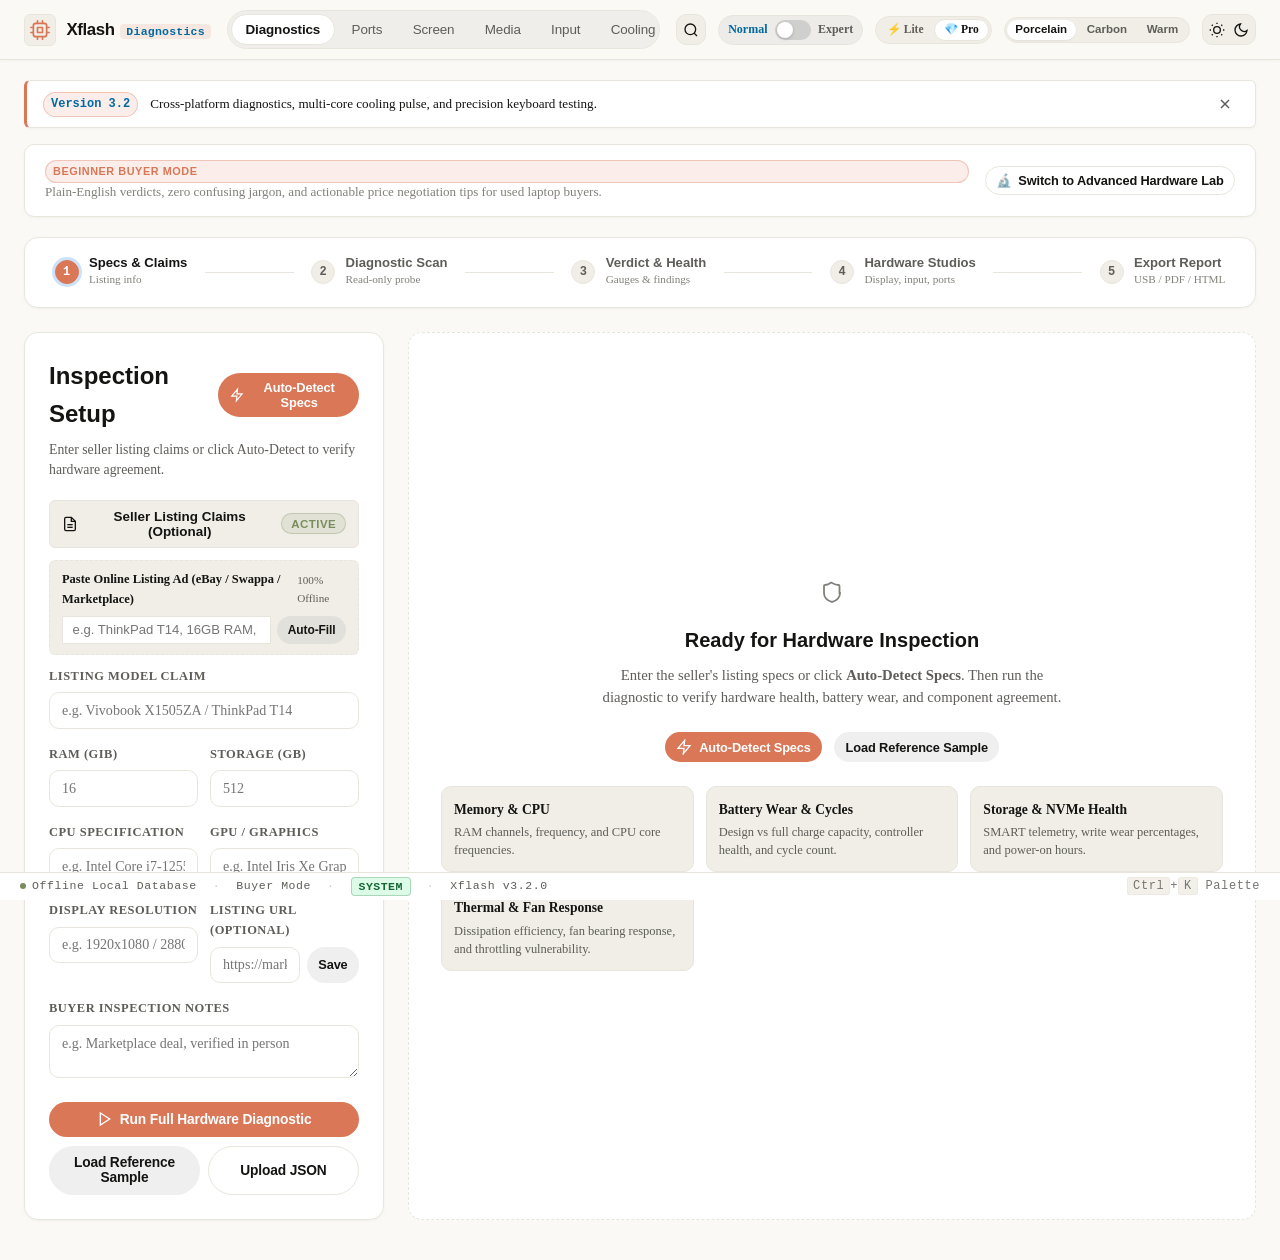
==== commit 7227f899: "feat(web): add bargaining script generation, listing price parsing, and UI refinement - Detect askin" ====
--- a/src/xflash/web/static/index.html
+++ b/src/xflash/web/static/index.html
@@ -5,7 +5,7 @@
   <meta name="viewport" content="width=device-width, initial-scale=1">
   <meta name="theme-color" content="#f5f5f7">
   <meta name="color-scheme" content="light dark">
-  <title>Xflash (Aegis) v3.2 — The Honest Hardware Standard · Apple Design Edition</title>
+  <title>Xflash v3.2 — The Honest Hardware Standard · Precision Diagnostics</title>
   <link rel="stylesheet" href="app.css">
 </head>
 <body>
@@ -56,7 +56,7 @@
               <path d="M9 1v3M15 1v3M9 20v3M15 20v3M20 9h3M20 15h3M1 9h3M1 15h3" />
             </svg>
           </div>
-          <span class="brand-title">Xflash <span class="brand-sub">Aegis</span></span>
+          <span class="brand-title">Xflash <span class="brand-sub">Diagnostics</span></span>
         </div>
 
         <!-- Center Tabs -->
@@ -123,6 +123,25 @@
       <!-- TAB 1: DIAGNOSTICS & HARDWARE INSPECTION                       -->
       <!-- ============================================================== -->
       <section id="tab-inspect" class="tab-pane active" role="tabpanel">
+        <!-- Mode Control Banner: Clear Distinction Between Beginner Buyer Mode & Advanced Hardware Lab -->
+        <div class="mode-control-banner" id="modeControlBanner">
+          <div class="mode-banner-left">
+            <div class="mode-tag-pill" id="modeTagPill">
+              <span class="mode-dot"></span>
+              <strong id="modeTagTitle">Beginner Buyer Mode</strong>
+            </div>
+            <p id="modeTagDesc" class="mode-tag-desc">
+              Plain-English verdicts, zero confusing jargon, and actionable price negotiation tips for used laptop buyers.
+            </p>
+          </div>
+          <div class="mode-banner-right">
+            <button type="button" id="modeSwitchBannerBtn" class="btn btn-sm btn-outline mode-banner-btn" title="Toggle between Beginner Buyer Mode and Advanced Hardware Lab">
+              <span id="modeBannerBtnIcon">🔬</span>
+              <span id="modeBannerBtnText">Switch to Advanced Hardware Lab</span>
+            </button>
+          </div>
+        </div>
+
         <!-- Minimalist Workflow Stepper -->
         <div class="workflow-stepper" id="workflowStepper" role="navigation" aria-label="Inspection Workflow Steps">
           <div class="step-node active" data-step="1" title="Input listing claims or auto-detect specs">
@@ -418,7 +437,7 @@
                   <a id="exportHtmlBtn" class="btn btn-sm btn-outline" target="_blank">Download HTML Report</a>
                   <a id="exportJsonBtn" class="btn btn-sm btn-outline" target="_blank">Download JSON</a>
                   <button type="button" id="printReportBtn" class="btn btn-sm btn-outline">Print View</button>
-                  <button type="button" id="saveUsbReportBtn" class="btn btn-sm btn-primary" title="Save HTML and JSON report directly into USB drive ./aegis_reports/"><svg class="icon icon-sm" viewBox="0 0 24 24" stroke="currentColor" fill="none" stroke-width="2" aria-hidden="true"><path d="M19 21H5a2 2 0 0 1-2-2V5a2 2 0 0 1 2-2h11l5 5v11a2 2 0 0 1-2 2z"/><polyline points="17 21 17 13 7 13 7 21"/><polyline points="7 3 7 8 15 8"/></svg> Save to USB Reports</button>
+                  <button type="button" id="saveUsbReportBtn" class="btn btn-sm btn-primary" title="Save HTML and JSON report directly into USB drive ./xflash_reports/"><svg class="icon icon-sm" viewBox="0 0 24 24" stroke="currentColor" fill="none" stroke-width="2" aria-hidden="true"><path d="M19 21H5a2 2 0 0 1-2-2V5a2 2 0 0 1 2-2h11l5 5v11a2 2 0 0 1-2 2z"/><polyline points="17 21 17 13 7 13 7 21"/><polyline points="7 3 7 8 15 8"/></svg> Save to USB Reports</button>
                   <span id="saveUsbReportStatus" class="text-muted" style="font-size:0.75rem; align-self:center;" role="status" aria-live="polite"></span>
                 </div>
               </div>
@@ -448,7 +467,7 @@
                       <span class="bcard-icon" aria-hidden="true">
                         <svg class="icon-sm" viewBox="0 0 24 24" fill="none" stroke="currentColor" stroke-width="2"><path d="M6 2h12a2 2 0 0 1 2 2v16a2 2 0 0 1-2 2H6a2 2 0 0 1-2-2V4a2 2 0 0 1 2-2z"/><circle cx="12" cy="14" r="4"/></svg>
                       </span>
-                      <span class="bcard-tag" id="bCardStorageTag">Storage</span>
+                      <span class="bcard-tag" id="bCardStorageTag">Storage SSD</span>
                     </div>
                     <h4 id="bCardStorageTitle">Checking SSD…</h4>
                     <p id="bCardStorageDetail" class="bcard-desc">Validates internal NVMe/SATA health, endurance usage, and read stability.</p>
@@ -458,20 +477,85 @@
                       <span class="bcard-icon" aria-hidden="true">
                         <svg class="icon-sm" viewBox="0 0 24 24" fill="none" stroke="currentColor" stroke-width="2"><path d="M14 2H6a2 2 0 0 0-2 2v16a2 2 0 0 0 2 2h12a2 2 0 0 0 2-2V8z"/><polyline points="14 2 14 8 20 8"/><line x1="16" y1="13" x2="8" y2="13"/><line x1="16" y1="17" x2="8" y2="17"/></svg>
                       </span>
-                      <span class="bcard-tag" id="bCardClaimsTag">Listing Specs</span>
+                      <span class="bcard-tag" id="bCardClaimsTag">RAM &amp; CPU</span>
                     </div>
                     <h4 id="bCardClaimsTitle">Checking claims…</h4>
                     <p id="bCardClaimsDetail" class="bcard-desc">Compares RAM, CPU, and disk size against seller listing claims.</p>
+                  </div>
+                  <div class="beginner-card" id="bCardScreen">
+                    <div class="bcard-top">
+                      <span class="bcard-icon" aria-hidden="true">
+                        <svg class="icon-sm" viewBox="0 0 24 24" fill="none" stroke="currentColor" stroke-width="2"><rect x="2" y="3" width="20" height="14" rx="2"/><line x1="8" y1="21" x2="16" y2="21"/><line x1="12" y1="17" x2="12" y2="21"/></svg>
+                      </span>
+                      <span class="bcard-tag" id="bCardScreenTag">Screen</span>
+                    </div>
+                    <h4 id="bCardScreenTitle">Checking display…</h4>
+                    <p id="bCardScreenDetail" class="bcard-desc">Resolution and panel condition. Check for dead pixels and color clarity.</p>
+                    <button type="button" class="btn btn-sm btn-subtle bcard-action-btn" data-jump-tab="tab-screen" style="margin-top:0.4rem; font-size:0.75rem; padding:0.25rem 0.5rem; width:100%;">
+                      📺 1-Click Dead Pixel Check
+                    </button>
+                  </div>
+                  <div class="beginner-card" id="bCardInput">
+                    <div class="bcard-top">
+                      <span class="bcard-icon" aria-hidden="true">
+                        <svg class="icon-sm" viewBox="0 0 24 24" fill="none" stroke="currentColor" stroke-width="2"><rect x="2" y="4" width="20" height="16" rx="2"/><line x1="6" y1="8" x2="6.01" y2="8"/><line x1="10" y1="8" x2="10.01" y2="8"/><line x1="14" y1="8" x2="14.01" y2="8"/><line x1="18" y1="8" x2="18.01" y2="8"/></svg>
+                      </span>
+                      <span class="bcard-tag" id="bCardInputTag">Keyboard &amp; Pad</span>
+                    </div>
+                    <h4 id="bCardInputTitle">Testing switches…</h4>
+                    <p id="bCardInputDetail" class="bcard-desc">Checks for double-typing keys, worn switches, and responsive trackpad zones.</p>
+                    <button type="button" class="btn btn-sm btn-subtle bcard-action-btn" data-jump-tab="tab-input" style="margin-top:0.4rem; font-size:0.75rem; padding:0.25rem 0.5rem; width:100%;">
+                      ⌨ Test Keys &amp; Trackpad
+                    </button>
                   </div>
                   <div class="beginner-card" id="bCardThermals">
                     <div class="bcard-top">
                       <span class="bcard-icon" aria-hidden="true">
                         <svg class="icon-sm" viewBox="0 0 24 24" fill="none" stroke="currentColor" stroke-width="2"><path d="M14 14.76V3.5a2.5 2.5 0 0 0-5 0v11.26a4.5 4.5 0 1 0 5 0z"/></svg>
                       </span>
-                      <span class="bcard-tag" id="bCardThermalsTag">Thermals</span>
+                      <span class="bcard-tag" id="bCardThermalsTag">Cooling &amp; Fan</span>
                     </div>
                     <h4 id="bCardThermalsTitle">Checking thermals…</h4>
                     <p id="bCardThermalsDetail" class="bcard-desc">Monitors processor temperature and cooling dissipation headroom.</p>
+                    <button type="button" class="btn btn-sm btn-subtle bcard-action-btn" data-jump-tab="tab-benchmark" style="margin-top:0.4rem; font-size:0.75rem; padding:0.25rem 0.5rem; width:100%;">
+                      ❄ Test Fan Response
+                    </button>
+                  </div>
+                </div>
+
+                <!-- Beginner Buyer Negotiation Box: What to Say to the Seller -->
+                <div class="beginner-bargain-box" id="beginnerBargainBox" style="margin-top:1.25rem; padding:1.15rem; background:var(--bg-subtle); border:1px solid var(--border-color); border-radius:var(--radius-md);">
+                  <div class="bbargain-header" style="display:flex; justify-content:space-between; align-items:center; margin-bottom:0.85rem;">
+                    <div style="display:flex; align-items:center; gap:8px;">
+                      <svg class="icon icon-sm" viewBox="0 0 24 24" fill="none" stroke="currentColor" stroke-width="2" aria-hidden="true" style="color:var(--primary);"><path d="M21 15a2 2 0 0 1-2 2H7l-4 4V5a2 2 0 0 1 2-2h14a2 2 0 0 1 2 2z"/></svg>
+                      <h4 style="margin:0; font-size:0.95rem; font-family:var(--font-heading);">What to Say to the Seller (Price Negotiation Advice)</h4>
+                    </div>
+                    <span class="badge status-passed" id="bbargainBadge" style="font-size:0.75rem;">Actionable Advice</span>
+                  </div>
+                  <div class="bbargain-body">
+                    <div class="bbargain-offer-row" style="display:grid; grid-template-columns:repeat(auto-fit, minmax(140px, 1fr)); gap:0.75rem; margin-bottom:0.85rem;">
+                      <div class="bbargain-offer-card" style="padding:0.6rem 0.75rem; background:var(--bg-surface); border:1px solid var(--border-color); border-radius:var(--radius-sm);">
+                        <span class="bbargain-offer-sub" style="display:block; font-size:0.72rem; color:var(--text-muted); text-transform:uppercase; letter-spacing:0.04em;">Asking Price</span>
+                        <strong class="bbargain-offer-val" id="bbargainAskingVal" style="font-size:1.15rem; color:var(--text-main); font-family:var(--font-mono);">$---</strong>
+                      </div>
+                      <div class="bbargain-offer-card highlight" style="padding:0.6rem 0.75rem; background:var(--primary-subtle); border:1px solid var(--primary-border); border-radius:var(--radius-sm);">
+                        <span class="bbargain-offer-sub" style="display:block; font-size:0.72rem; color:var(--primary); text-transform:uppercase; letter-spacing:0.04em; font-weight:700;">Fair Counter-Offer</span>
+                        <strong class="bbargain-offer-val" id="bbargainOfferVal" style="font-size:1.15rem; color:var(--primary); font-family:var(--font-mono);">$---</strong>
+                      </div>
+                      <div class="bbargain-offer-card" style="padding:0.6rem 0.75rem; background:var(--bg-surface); border:1px solid var(--border-color); border-radius:var(--radius-sm);">
+                        <span class="bbargain-offer-sub" style="display:block; font-size:0.72rem; color:var(--text-muted); text-transform:uppercase; letter-spacing:0.04em;">Recommended Discount</span>
+                        <strong class="bbargain-offer-val" id="bbargainDiscountVal" style="font-size:1.15rem; color:var(--severity-high); font-family:var(--font-mono);">$---</strong>
+                      </div>
+                    </div>
+                    <div class="bbargain-script-card" style="padding:0.75rem 1rem; background:var(--bg-surface); border-left:4px solid var(--primary); border-radius:var(--radius-xs);">
+                      <div style="display:flex; align-items:center; gap:6px; margin-bottom:0.35rem; color:var(--primary); font-size:0.78rem; font-weight:700;">
+                        <svg class="icon-sm" viewBox="0 0 24 24" fill="none" stroke="currentColor" stroke-width="2"><circle cx="12" cy="12" r="10"/><path d="M9.09 9a3 3 0 0 1 5.83 1c0 2-3 3-3 3"/><line x1="12" y1="17" x2="12.01" y2="17"/></svg>
+                        <span>Word-for-Word Negotiation Script (Say this to the seller):</span>
+                      </div>
+                      <p id="bbargainScriptText" class="bbargain-script-p" style="margin:0; font-size:0.88rem; color:var(--text-main); line-height:1.5;">
+                        "I ran an offline diagnostic test on the laptop hardware. The components check out, but the battery capacity has lost significant charge and will need replacement soon. Based on that, would you be willing to do a small discount today?"
+                      </p>
+                    </div>
                   </div>
                 </div>
               </div>
@@ -1320,7 +1404,7 @@
               Diagnostics Overview
             </button>
             <div class="station-header-title">
-              <h2>About Aegis &amp; Project Support</h2>
+              <h2>About Xflash &amp; Project Support</h2>
               <p>Offline architecture principles, zero-trace execution mode, and donation options</p>
             </div>
           </div>
@@ -1328,8 +1412,8 @@
 
         <div class="about-grid">
           <div class="card-box">
-            <h2>About Aegis Laptop Diagnostics</h2>
-            <p><strong>Aegis (Laptop Buyer Kit v2.0)</strong> is an offline-first, open-source laptop diagnostics platform engineered for used hardware buyers, refurbishers, and technicians.</p>
+            <h2>About Xflash Hardware Diagnostics</h2>
+            <p><strong>Xflash</strong> is an offline-first, open-source laptop diagnostics platform engineered for used hardware buyers, refurbishers, and technicians.</p>
             
             <h3>Core Engineering Principles</h3>
             <ul class="feature-list">
@@ -1341,7 +1425,7 @@
 
             <h3>Dual Execution Modes: Portable vs. Normal</h3>
             <ul class="feature-list">
-              <li><strong>USB Portable Mode:</strong> When launched from a USB drive via <code>start-xflash.bat</code> / <code>start-aegis.bat</code> (Windows) or <code>./run-portable.sh</code> (Linux), all inspection histories and exported reports are written directly to <code>./aegis_data/</code> and <code>./aegis_reports/</code> on the USB stick. Zero files, registry keys, or temp directories are left on the target laptop.</li>
+              <li><strong>USB Portable Mode:</strong> When launched from a USB drive via <code>start-xflash.bat</code> (Windows) or <code>./run-portable.sh</code> (Linux), all inspection histories and exported reports are written directly to <code>./xflash_data/</code> and <code>./xflash_reports/</code> on the USB stick. Zero files, registry keys, or temp directories are left on the target laptop.</li>
               <li><strong>System Mode:</strong> Standard local installation storing records in user application directories (<code>~/.local/share/xflash/</code>).</li>
             </ul>
 
--- a/src/xflash/web/static/app.css
+++ b/src/xflash/web/static/app.css
@@ -4,64 +4,66 @@
    ========================================================================== */
 
 :root {
-  /* Typography — Universal Clean Modern Stack (2 faces max) */
-  --font-sans: "Inter", system-ui, -apple-system, BlinkMacSystemFont, "Segoe UI", Roboto, sans-serif;
-  --font-serif: "Inter", system-ui, -apple-system, BlinkMacSystemFont, sans-serif;
+  /* Typography — Anthropic Brand Guidelines */
+  --font-heading: "Poppins", Arial, -apple-system, BlinkMacSystemFont, "Segoe UI", sans-serif;
+  --font-body: "Lora", Georgia, "Times New Roman", serif;
+  --font-sans: "Poppins", Arial, -apple-system, BlinkMacSystemFont, "Segoe UI", sans-serif;
+  --font-serif: "Lora", Georgia, "Times New Roman", serif;
   --font-mono: "JetBrains Mono", "SF Mono", ui-monospace, Menlo, Monaco, Consolas, monospace;
 
-  /* Color Palette — Clean Neutral Canvas */
-  --bg-primary: #f8f9fa;
+  /* Color Palette — Anthropic Brand Guidelines (Light / Editorial) */
+  --bg-primary: #faf9f5;          /* Anthropic Light */
   --bg-surface: #ffffff;
-  --bg-subtle: #f1f3f5;
-  --bg-subtle-hover: #e9ecef;
+  --bg-subtle: #f0eee6;           /* Anthropic Light Gray subtle background */
+  --bg-subtle-hover: #e8e6dc;     /* Anthropic Light Gray */
   --card-bg: #ffffff;
-  --border-color: #e5e7eb;
-  --border-hover: #d1d5db;
-
-  --text-main: #111827;
-  --text-muted: #4b5563;          /* High contrast: 7.1:1 on #f8f9fa */
-  --text-subtle: #6b7280;         /* High contrast: 4.8:1 on #f8f9fa */
-  --text-inverted: #f8fafc;
-
-  /* Accent & Action */
-  --primary: #0369a1;             /* Ocean Blue — WCAG AA 5.9:1 with white */
-  --primary-hover: #075985;
-  --primary-subtle: rgba(3, 105, 161, 0.08);
-  --primary-border: rgba(3, 105, 161, 0.25);
-
-  --secondary: #4f46e5;           /* Indigo */
-  --secondary-hover: #4338ca;
-  --secondary-subtle: rgba(79, 70, 229, 0.08);
-  --secondary-border: rgba(79, 70, 229, 0.25);
-
-  --tertiary: #15803d;            /* Green */
-  --tertiary-hover: #166534;
-  --tertiary-subtle: rgba(21, 128, 61, 0.08);
-  --tertiary-border: rgba(21, 128, 61, 0.25);
-
-  --accent: #0369a1;
-  --accent-hover: #075985;
+  --border-color: #e8e6dc;        /* Anthropic Light Gray */
+  --border-hover: #b0aea5;        /* Anthropic Mid Gray */
+
+  --text-main: #141413;           /* Anthropic Dark */
+  --text-muted: #5e5d59;          /* High contrast readable body text */
+  --text-subtle: #82807a;
+  --text-inverted: #faf9f5;
+
+  /* Accent & Action — Anthropic Brand Colors */
+  --primary: #d97757;             /* Anthropic Orange (Primary Accent) */
+  --primary-hover: #c46445;
+  --primary-subtle: rgba(217, 119, 87, 0.12);
+  --primary-border: rgba(217, 119, 87, 0.35);
+
+  --secondary: #6a9bcc;           /* Anthropic Blue (Secondary Accent) */
+  --secondary-hover: #5887b5;
+  --secondary-subtle: rgba(106, 155, 204, 0.12);
+  --secondary-border: rgba(106, 155, 204, 0.35);
+
+  --tertiary: #788c5d;            /* Anthropic Green (Tertiary Accent) */
+  --tertiary-hover: #65774d;
+  --tertiary-subtle: rgba(120, 140, 93, 0.12);
+  --tertiary-border: rgba(120, 140, 93, 0.35);
+
+  --accent: #d97757;
+  --accent-hover: #c46445;
 
   /* Severity Tokens */
-  --severity-critical: #dc2626;
-  --severity-critical-bg: rgba(220, 38, 38, 0.08);
-  --severity-critical-border: rgba(220, 38, 38, 0.25);
-
-  --severity-high: #ea580c;
-  --severity-high-bg: rgba(234, 88, 12, 0.08);
-  --severity-high-border: rgba(234, 88, 12, 0.25);
-
-  --severity-warning: #d97706;
-  --severity-warning-bg: rgba(217, 119, 6, 0.08);
-  --severity-warning-border: rgba(217, 119, 6, 0.25);
-
-  --severity-passed: #15803d;
-  --severity-passed-bg: rgba(21, 128, 61, 0.08);
-  --severity-passed-border: rgba(21, 128, 61, 0.25);
-
-  --severity-inconclusive: #6b7280;
-  --severity-inconclusive-bg: rgba(107, 114, 128, 0.08);
-  --severity-inconclusive-border: rgba(107, 114, 128, 0.22);
+  --severity-critical: #c53030;
+  --severity-critical-bg: rgba(197, 48, 48, 0.10);
+  --severity-critical-border: rgba(197, 48, 48, 0.30);
+
+  --severity-high: #d97757;       /* Anthropic Orange */
+  --severity-high-bg: rgba(217, 119, 87, 0.10);
+  --severity-high-border: rgba(217, 119, 87, 0.30);
+
+  --severity-warning: #c2883f;     /* Warm Amber */
+  --severity-warning-bg: rgba(194, 136, 63, 0.10);
+  --severity-warning-border: rgba(194, 136, 63, 0.30);
+
+  --severity-passed: #788c5d;      /* Anthropic Green */
+  --severity-passed-bg: rgba(120, 140, 93, 0.12);
+  --severity-passed-border: rgba(120, 140, 93, 0.30);
+
+  --severity-inconclusive: #b0aea5; /* Anthropic Mid Gray */
+  --severity-inconclusive-bg: rgba(176, 174, 165, 0.15);
+  --severity-inconclusive-border: rgba(176, 174, 165, 0.35);
 
   /* Geometry & Elevation */
   --radius-sm: 6px;
@@ -69,9 +71,9 @@
   --radius-lg: 14px;
   --radius-pill: 9999px;
 
-  --shadow-sm: 0 1px 2px rgba(0, 0, 0, 0.03);
-  --shadow-md: 0 2px 6px rgba(0, 0, 0, 0.04);
-  --shadow-lg: 0 4px 16px rgba(0, 0, 0, 0.06);
+  --shadow-sm: 0 1px 3px rgba(20, 20, 19, 0.04);
+  --shadow-md: 0 3px 8px rgba(20, 20, 19, 0.06);
+  --shadow-lg: 0 6px 20px rgba(20, 20, 19, 0.08);
 
   /* Icon Sizing */
   --icon-size-sm: 16px;
@@ -88,117 +90,117 @@
 }
 
 [data-theme="dark"] {
-  --bg-primary: #0a0e17;          /* Slate Dark Canvas */
-  --bg-surface: #121824;          /* Surface */
-  --bg-subtle: #1a2234;
-  --bg-subtle-hover: #222d44;
-  --card-bg: #121824;
-  --border-color: #27272a;
-  --border-hover: #3f3f46;
-
-  --text-main: #f8fafc;
-  --text-muted: #cbd5e1;          /* High contrast readable on dark */
-  --text-subtle: #94a3b8;
-  --text-inverted: #0f172a;
-
-  --primary: #38bdf8;
-  --primary-hover: #60a5fa;
-  --primary-subtle: rgba(56, 189, 248, 0.15);
-  --primary-border: rgba(56, 189, 248, 0.35);
-
-  --secondary: #818cf8;
-  --secondary-hover: #a5b4fc;
-  --secondary-subtle: rgba(129, 140, 248, 0.15);
-  --secondary-border: rgba(129, 140, 248, 0.35);
-
-  --tertiary: #4ade80;
-  --tertiary-hover: #22c55e;
-  --tertiary-subtle: rgba(74, 222, 128, 0.15);
-  --tertiary-border: rgba(74, 222, 128, 0.35);
-
-  --accent: #38bdf8;
-  --accent-hover: #60a5fa;
-
-  --severity-critical: #f87171;
-  --severity-critical-bg: rgba(248, 113, 113, 0.15);
-  --severity-critical-border: rgba(248, 113, 113, 0.35);
-
-  --severity-high: #fb923c;
-  --severity-high-bg: rgba(251, 146, 60, 0.15);
-  --severity-high-border: rgba(251, 146, 60, 0.35);
-
-  --severity-warning: #facc15;
-  --severity-warning-bg: rgba(250, 204, 21, 0.12);
-  --severity-warning-border: rgba(250, 204, 21, 0.3);
-
-  --severity-passed: #4ade80;
-  --severity-passed-bg: rgba(74, 222, 128, 0.15);
-  --severity-passed-border: rgba(74, 222, 128, 0.35);
-
-  --severity-inconclusive: #94a3b8;
-  --severity-inconclusive-bg: rgba(148, 163, 184, 0.12);
-  --severity-inconclusive-border: rgba(148, 163, 184, 0.25);
-
-  --shadow-sm: 0 1px 2px rgba(0, 0, 0, 0.3);
-  --shadow-md: 0 2px 6px rgba(0, 0, 0, 0.4);
-  --shadow-lg: 0 4px 16px rgba(0, 0, 0, 0.5);
+  --bg-primary: #141413;          /* Anthropic Dark */
+  --bg-surface: #1e1e1b;          /* Dark Surface */
+  --bg-subtle: #292926;
+  --bg-subtle-hover: #33332f;
+  --card-bg: #1e1e1b;
+  --border-color: #353532;
+  --border-hover: #b0aea5;        /* Anthropic Mid Gray */
+
+  --text-main: #faf9f5;           /* Anthropic Light */
+  --text-muted: #b0aea5;          /* Anthropic Mid Gray */
+  --text-subtle: #82807a;
+  --text-inverted: #141413;
+
+  --primary: #d97757;             /* Anthropic Orange */
+  --primary-hover: #e08b6e;
+  --primary-subtle: rgba(217, 119, 87, 0.20);
+  --primary-border: rgba(217, 119, 87, 0.45);
+
+  --secondary: #6a9bcc;           /* Anthropic Blue */
+  --secondary-hover: #82aed9;
+  --secondary-subtle: rgba(106, 155, 204, 0.20);
+  --secondary-border: rgba(106, 155, 204, 0.45);
+
+  --tertiary: #788c5d;            /* Anthropic Green */
+  --tertiary-hover: #8ea372;
+  --tertiary-subtle: rgba(120, 140, 93, 0.20);
+  --tertiary-border: rgba(120, 140, 93, 0.45);
+
+  --accent: #d97757;
+  --accent-hover: #e08b6e;
+
+  --severity-critical: #e55353;
+  --severity-critical-bg: rgba(229, 83, 83, 0.18);
+  --severity-critical-border: rgba(229, 83, 83, 0.40);
+
+  --severity-high: #d97757;
+  --severity-high-bg: rgba(217, 119, 87, 0.18);
+  --severity-high-border: rgba(217, 119, 87, 0.40);
+
+  --severity-warning: #d4a054;
+  --severity-warning-bg: rgba(212, 160, 84, 0.18);
+  --severity-warning-border: rgba(212, 160, 84, 0.40);
+
+  --severity-passed: #788c5d;
+  --severity-passed-bg: rgba(120, 140, 93, 0.20);
+  --severity-passed-border: rgba(120, 140, 93, 0.40);
+
+  --severity-inconclusive: #b0aea5;
+  --severity-inconclusive-bg: rgba(176, 174, 165, 0.18);
+  --severity-inconclusive-border: rgba(176, 174, 165, 0.35);
+
+  --shadow-sm: 0 1px 3px rgba(0, 0, 0, 0.4);
+  --shadow-md: 0 3px 8px rgba(0, 0, 0, 0.5);
+  --shadow-lg: 0 6px 20px rgba(0, 0, 0, 0.6);
 }
 
 [data-theme="warm"] {
-  --bg-primary: #fbf9f5;          /* Warm Ivory Canvas */
-  --bg-surface: #ffffff;          /* Pure Warm Card */
-  --bg-subtle: #f5f2ea;
-  --bg-subtle-hover: #ede9df;
+  --bg-primary: #f6f3eb;          /* Anthropic Warm Parchment */
+  --bg-surface: #ffffff;          /* Warm Surface */
+  --bg-subtle: #ede9de;
+  --bg-subtle-hover: #e4dfd2;
   --card-bg: #ffffff;
-  --border-color: #e8e3d7;
-  --border-hover: #d6cfc0;
-
-  --text-main: #201c18;          /* Warm Deep Ink */
-  --text-muted: #575148;          /* Rich Warm Gray */
+  --border-color: #e0dacf;
+  --border-hover: #b0aea5;
+
+  --text-main: #141413;           /* Anthropic Dark */
+  --text-muted: #575148;
   --text-subtle: #797166;
-  --text-inverted: #faf8f5;
-
-  --primary: #c2410c;             /* Terracotta Accent */
-  --primary-hover: #9a3412;
-  --primary-subtle: rgba(194, 65, 12, 0.08);
-  --primary-border: rgba(194, 65, 12, 0.25);
-
-  --secondary: #b45309;           /* Amber */
-  --secondary-hover: #92400e;
-  --secondary-subtle: rgba(180, 83, 9, 0.08);
-  --secondary-border: rgba(180, 83, 9, 0.25);
-
-  --tertiary: #15803d;
-  --tertiary-hover: #166534;
-  --tertiary-subtle: rgba(21, 128, 61, 0.08);
-  --tertiary-border: rgba(21, 128, 61, 0.25);
-
-  --accent: #c2410c;
-  --accent-hover: #9a3412;
-
-  --severity-critical: #dc2626;
-  --severity-critical-bg: rgba(220, 38, 38, 0.08);
-  --severity-critical-border: rgba(220, 38, 38, 0.25);
-
-  --severity-high: #ea580c;
-  --severity-high-bg: rgba(234, 88, 12, 0.08);
-  --severity-high-border: rgba(234, 88, 12, 0.25);
-
-  --severity-warning: #d97706;
-  --severity-warning-bg: rgba(217, 119, 6, 0.08);
-  --severity-warning-border: rgba(217, 119, 6, 0.25);
-
-  --severity-passed: #15803d;
-  --severity-passed-bg: rgba(21, 128, 61, 0.08);
-  --severity-passed-border: rgba(21, 128, 61, 0.25);
-
-  --severity-inconclusive: #78716c;
-  --severity-inconclusive-bg: rgba(120, 113, 108, 0.08);
-  --severity-inconclusive-border: rgba(120, 113, 108, 0.22);
-
-  --shadow-sm: 0 1px 2px rgba(60, 40, 20, 0.03);
-  --shadow-md: 0 2px 6px rgba(60, 40, 20, 0.05);
-  --shadow-lg: 0 4px 16px rgba(60, 40, 20, 0.07);
+  --text-inverted: #faf9f5;
+
+  --primary: #d97757;             /* Anthropic Orange */
+  --primary-hover: #c46445;
+  --primary-subtle: rgba(217, 119, 87, 0.12);
+  --primary-border: rgba(217, 119, 87, 0.35);
+
+  --secondary: #6a9bcc;           /* Anthropic Blue */
+  --secondary-hover: #5887b5;
+  --secondary-subtle: rgba(106, 155, 204, 0.12);
+  --secondary-border: rgba(106, 155, 204, 0.35);
+
+  --tertiary: #788c5d;            /* Anthropic Green */
+  --tertiary-hover: #65774d;
+  --tertiary-subtle: rgba(120, 140, 93, 0.12);
+  --tertiary-border: rgba(120, 140, 93, 0.35);
+
+  --accent: #d97757;
+  --accent-hover: #c46445;
+
+  --severity-critical: #c53030;
+  --severity-critical-bg: rgba(197, 48, 48, 0.10);
+  --severity-critical-border: rgba(197, 48, 48, 0.30);
+
+  --severity-high: #d97757;
+  --severity-high-bg: rgba(217, 119, 87, 0.10);
+  --severity-high-border: rgba(217, 119, 87, 0.30);
+
+  --severity-warning: #c2883f;
+  --severity-warning-bg: rgba(194, 136, 63, 0.10);
+  --severity-warning-border: rgba(194, 136, 63, 0.30);
+
+  --severity-passed: #788c5d;
+  --severity-passed-bg: rgba(120, 140, 93, 0.12);
+  --severity-passed-border: rgba(120, 140, 93, 0.30);
+
+  --severity-inconclusive: #b0aea5;
+  --severity-inconclusive-bg: rgba(176, 174, 165, 0.15);
+  --severity-inconclusive-border: rgba(176, 174, 165, 0.35);
+
+  --shadow-sm: 0 1px 3px rgba(30, 25, 20, 0.04);
+  --shadow-md: 0 3px 8px rgba(30, 25, 20, 0.06);
+  --shadow-lg: 0 6px 20px rgba(30, 25, 20, 0.08);
 }
 
 /* 3-Way Impeccable Theme Selector */
@@ -281,8 +283,11 @@
 h1, h2, h3, h4, h5, h6,
 .brand-title,
 .verdict-header h2,
+.sidebar-title,
+.card-box h2,
+.card-box h3,
 .station-header-title h2 {
-  font-family: var(--font-sans);
+  font-family: var(--font-heading);
   text-wrap: balance;
 }
 
@@ -302,6 +307,7 @@
 .val-pill,
 .flow-step-label {
   font-variant-numeric: tabular-nums;
+  font-family: var(--font-mono);
 }
 
 /* Touch & tap feedback defaults */
@@ -312,16 +318,20 @@
 }
 
 body {
-  font-family: var(--font-sans);
+  font-family: var(--font-body);
   background-color: var(--bg-primary);
   color: var(--text-main);
-  line-height: 1.55;
+  line-height: 1.6;
   -webkit-font-smoothing: antialiased;
   -moz-osx-font-smoothing: grayscale;
   min-height: 100vh;
 }
 
-p, .finding-details, .verdict-summary, .about-content p, .step-desc, .audit-desc, .action-recommendation, .card-box p, .sidebar-card p {
+p, .finding-details, .verdict-summary, .about-content p, .step-desc, .audit-desc, .action-recommendation, .card-box p, .sidebar-card p, .bcard-desc {
+  font-family: var(--font-body);
+}
+
+button, input, select, textarea, .nav-btn, .subnav-btn, .quick-tool-btn, .station-nav-btn, .check-btn, .step-node, .step-title, .badge, .val-pill {
   font-family: var(--font-sans);
 }
 
@@ -346,19 +356,19 @@
    Header & Navbar (Apple Translucent Frosted Glass)
    ========================================================================== */
 .navbar {
-  background-color: rgba(245, 245, 247, 0.82);
+  background-color: rgba(250, 249, 245, 0.92);
   backdrop-filter: blur(20px) saturate(180%);
   -webkit-backdrop-filter: blur(20px) saturate(180%);
   border-bottom: 1px solid var(--border-color);
   position: sticky;
   top: 0;
   z-index: 100;
-  box-shadow: 0 1px 0 rgba(0, 0, 0, 0.05);
+  box-shadow: 0 1px 3px rgba(20, 20, 19, 0.04);
   transition: background-color 0.2s ease, border-color 0.2s ease;
 }
 
 [data-theme="dark"] .navbar {
-  background-color: rgba(0, 0, 0, 0.78);
+  background-color: rgba(20, 20, 19, 0.92);
   border-bottom-color: var(--border-color);
   box-shadow: 0 1px 0 rgba(255, 255, 255, 0.06);
 }
@@ -3151,7 +3161,191 @@
 }
 
 body.mode-expert .beginner-summary-cards {
-  opacity: 0.9;
+  opacity: 0.95;
+}
+
+/* Mode Control Banner */
+.mode-control-banner {
+  display: flex;
+  justify-content: space-between;
+  align-items: center;
+  gap: 1rem;
+  background: var(--bg-surface);
+  border: 1px solid var(--border-color);
+  border-radius: var(--radius-md);
+  padding: 0.9rem 1.25rem;
+  margin-bottom: 1.25rem;
+  box-shadow: var(--shadow-sm);
+  transition: background-color 200ms ease, border-color 200ms ease;
+}
+
+.mode-banner-left {
+  flex: 1;
+  min-width: 0;
+}
+
+.mode-tag-row {
+  display: flex;
+  align-items: center;
+  gap: 0.6rem;
+  margin-bottom: 0.25rem;
+}
+
+.mode-tag-pill {
+  font-family: var(--font-sans);
+  font-size: 0.68rem;
+  font-weight: 700;
+  text-transform: uppercase;
+  letter-spacing: 0.05em;
+  padding: 2px 7px;
+  border-radius: var(--radius-pill);
+  background: var(--primary-subtle);
+  color: var(--primary);
+  border: 1px solid var(--primary-border);
+}
+
+.mode-tag-desc {
+  margin: 0;
+  font-size: 0.82rem;
+  color: var(--text-subtle);
+  line-height: 1.4;
+}
+
+.mode-banner-btn {
+  white-space: nowrap;
+  font-weight: 600;
+  border-color: var(--border-color);
+  background: var(--bg-surface);
+  display: inline-flex;
+  align-items: center;
+  gap: 0.4rem;
+  cursor: pointer;
+  transition: all 160ms ease;
+}
+
+.mode-banner-btn:hover {
+  background: var(--primary-subtle);
+  border-color: var(--primary);
+  color: var(--primary);
+}
+
+/* Beginner Bargaining Box */
+.beginner-bargain-box {
+  background: var(--bg-surface);
+  border: 1px solid var(--border-color);
+  border-left: 4px solid var(--primary);
+  border-radius: var(--radius-md);
+  padding: 1.15rem 1.35rem;
+  margin-top: 1.25rem;
+  box-shadow: var(--shadow-sm);
+}
+
+.bbargain-header {
+  display: flex;
+  justify-content: space-between;
+  align-items: center;
+  margin-bottom: 0.85rem;
+}
+
+.bbargain-header h3 {
+  margin: 0;
+  font-size: 1.05rem;
+  font-weight: 650;
+  letter-spacing: -0.015em;
+  color: var(--text-main);
+}
+
+.bbargain-offer-row {
+  display: grid;
+  grid-template-columns: repeat(auto-fit, minmax(140px, 1fr));
+  gap: 0.75rem;
+  margin-bottom: 0.85rem;
+}
+
+.bbargain-offer-card {
+  padding: 0.65rem 0.85rem;
+  background: var(--bg-subtle);
+  border: 1px solid var(--border-color);
+  border-radius: var(--radius-sm);
+  display: flex;
+  flex-direction: column;
+  gap: 0.2rem;
+}
+
+.bbargain-offer-card.highlight {
+  background: var(--primary-subtle);
+  border-color: var(--primary-border);
+}
+
+.bbargain-offer-sub {
+  font-family: var(--font-sans);
+  font-size: 0.7rem;
+  text-transform: uppercase;
+  letter-spacing: 0.05em;
+  color: var(--text-subtle);
+  font-weight: 600;
+}
+
+.bbargain-offer-card.highlight .bbargain-offer-sub {
+  color: var(--primary);
+  font-weight: 700;
+}
+
+.bbargain-offer-val {
+  font-size: 1.25rem;
+  font-weight: 700;
+  font-family: var(--font-mono);
+  color: var(--text-main);
+  line-height: 1.2;
+}
+
+.bbargain-offer-card.highlight .bbargain-offer-val {
+  color: var(--primary);
+}
+
+.bbargain-script-card {
+  padding: 0.85rem 1rem;
+  background: var(--bg-subtle);
+  border: 1px solid var(--border-color);
+  border-radius: var(--radius-sm);
+}
+
+.bbargain-script-title {
+  display: block;
+  font-size: 0.75rem;
+  text-transform: uppercase;
+  letter-spacing: 0.04em;
+  color: var(--text-subtle);
+  font-weight: 700;
+  margin-bottom: 0.35rem;
+}
+
+.bbargain-script-p {
+  margin: 0;
+  font-size: 0.88rem;
+  color: var(--text-main);
+  line-height: 1.55;
+  font-style: italic;
+  font-family: var(--font-serif);
+}
+
+.bcard-action-btn {
+  margin-top: 0.5rem;
+  font-size: 0.75rem;
+  padding: 0.35rem 0.6rem;
+  width: 100%;
+  border-radius: var(--radius-sm);
+  border: 1px solid var(--border-color);
+  background: var(--bg-surface);
+  color: var(--text-main);
+  cursor: pointer;
+  transition: all 150ms ease;
+}
+
+.bcard-action-btn:hover {
+  background: var(--primary-subtle);
+  border-color: var(--primary);
+  color: var(--primary);
 }
 
 /* ==========================================================================
